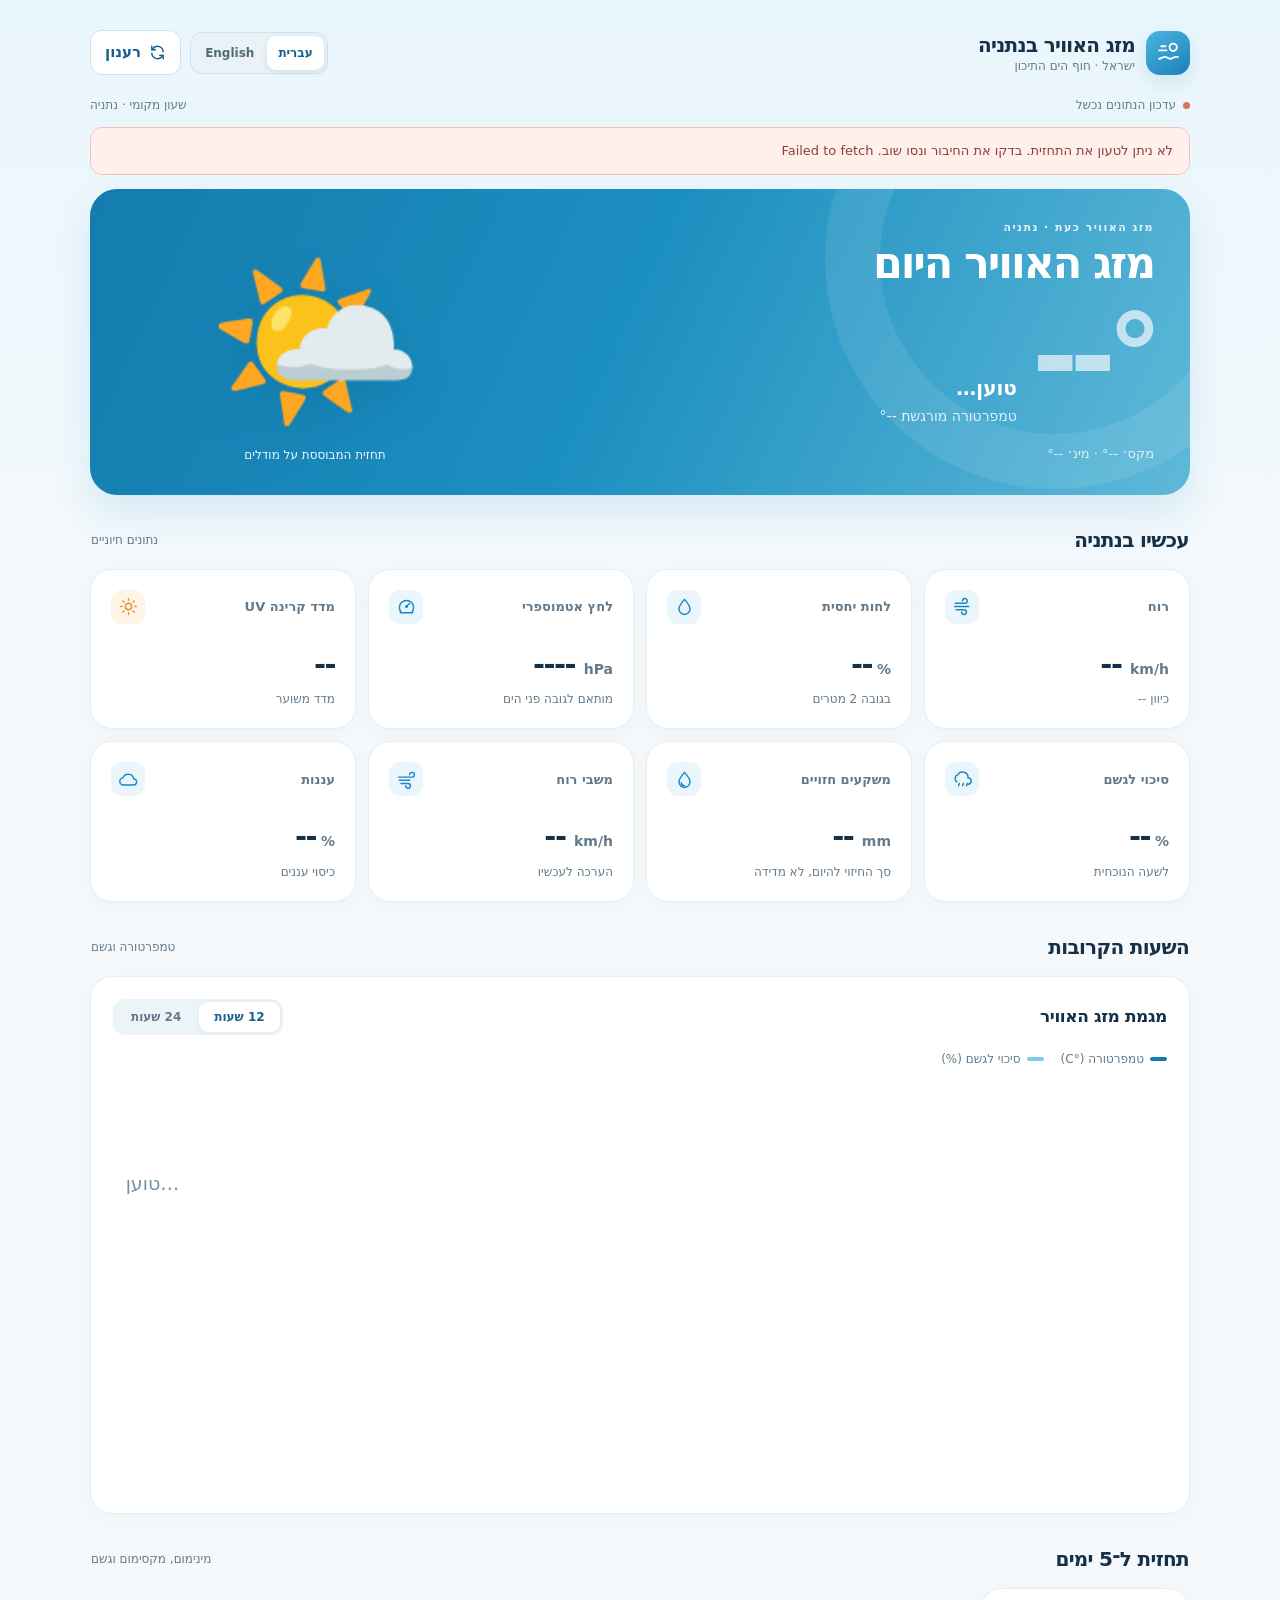
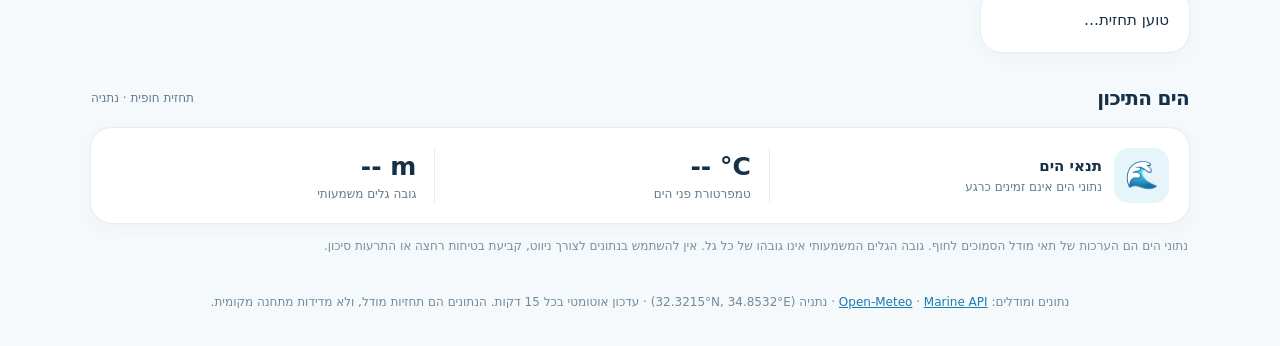
==== index.html @ e42e3446 "Add files via upload" ====
<!DOCTYPE html>

<html dir="rtl" lang="he">
<head>
<meta charset="utf-8"/>
<meta content="width=device-width, initial-scale=1, viewport-fit=cover" name="viewport"/>
<meta content="#f5f9fc" name="theme-color"/>
<meta content="מזג האוויר בנתניה: טמפרטורה, רוח, גשם, תחזית שעתית ולחמישה ימים, טמפרטורת הים וגובה הגלים." name="description"/>
<title>מזג האוויר בנתניה | תחזית וים</title>
<style>
    :root { color-scheme:light; --ink:#163047; --muted:#647a8a; --bg:#f5f9fc; --paper:#fff; --border:#e5eef4; --blue:#127cbb; --deep:#125b8b; --sun:#f0a143; --danger:#b95050; --radius:22px; }
    * { box-sizing:border-box; }
    html { scroll-behavior:smooth; }
    body { margin:0; background:linear-gradient(180deg,#e9f6fc 0,#f5f9fc 34%,#f5f9fc 100%); color:var(--ink); font:15px/1.5 system-ui,-apple-system,BlinkMacSystemFont,"Segoe UI",sans-serif; }
    button { font:inherit; }
    .wrap { width:min(1100px,calc(100% - 36px)); margin:0 auto; }
    header { padding:30px 0 21px; display:flex; align-items:center; justify-content:space-between; gap:14px; }
    .brand { display:flex; align-items:center; gap:11px; }
    .brandmark { display:grid; place-items:center; width:44px; height:44px; border-radius:14px; color:#fff; background:linear-gradient(145deg,#4bb6df,#1b80b8); box-shadow:0 8px 20px #2378ac22; }
    .brandmark svg { width:25px; height:25px; }
    .brand-name { font-weight:800; letter-spacing:-.035em; font-size:20px; }
    .brand-sub { color:var(--muted); font-size:12px; margin-top:-3px; }
    .refresh { display:inline-flex; align-items:center; gap:8px; cursor:pointer; border:1px solid #cfe3ed; background:#fff; color:#175d89; font-weight:700; padding:10px 14px; border-radius:12px; transition:background .2s; }
    .refresh:hover { background:#edf8fe; }
    .refresh:focus-visible,.tabs button:focus-visible { outline:3px solid #81c9ef; outline-offset:3px; }
    .refresh svg { width:17px; height:17px; }
    .refresh:disabled { opacity:.55; cursor:wait; }
    .statusbar { display:flex; align-items:center; justify-content:space-between; gap:10px; margin-bottom:13px; color:var(--muted); font-size:12px; flex-wrap:wrap; }
    .status { display:inline-flex; align-items:center; gap:7px; }
    .status-dot { background:#48a781; width:7px; height:7px; border-radius:50%; }
    .status.error .status-dot { background:#d77362; }
    .hero { background:linear-gradient(115deg,#147cae 0%,#1b8fc0 48%,#5fb9d8 100%); color:#fff; border-radius:27px; padding:31px 36px; display:grid; grid-template-columns:minmax(0,1.25fr) minmax(240px,.75fr); gap:20px; overflow:hidden; position:relative; box-shadow:0 18px 38px #1f89ba22; }
    .hero:after { content:""; position:absolute; width:350px; height:350px; top:-160px; right:-95px; border:55px solid #ffffff16; border-radius:50%; pointer-events:none; }
    .eyebrow { letter-spacing:.13em; text-transform:uppercase; font-size:11px; font-weight:750; opacity:.85; }
    h1 { font-size:clamp(28px,5vw,43px); letter-spacing:-.05em; margin:3px 0 14px; line-height:1.15; }
    .temp-line { display:flex; align-items:baseline; gap:15px; }
    .big-temp { font-size:clamp(76px,11vw,112px); font-weight:650; line-height:.98; letter-spacing:-.08em; font-variant-numeric:tabular-nums; white-space:nowrap; }
    .hero-detail { display:flex; flex-direction:column; gap:3px; }
    .sky-label { font-size:20px; font-weight:650; }
    .feels { font-size:14px; color:#e0f2fa; }
    .hero-day { color:#daf1fb; font-size:13px; margin-top:17px; }
    .sun-visual { display:flex; justify-content:center; align-items:center; position:relative; min-height:210px; z-index:1; }
    .sun-visual .orb { font-size:clamp(112px,16vw,175px); filter:drop-shadow(0 18px 20px #074f8c30); line-height:1; }
    .sun-caption { position:absolute; bottom:0; font-size:12px; color:#eaf8fe; text-align:center; }
    .section-heading { display:flex; justify-content:space-between; align-items:center; gap:8px; margin:30px 1px 14px; }
    .section-heading h2 { font-size:20px; margin:0; letter-spacing:-.035em; }
    .section-heading p { margin:0; font-size:12px; color:var(--muted); }
    .metrics { display:grid; grid-template-columns:repeat(4,minmax(0,1fr)); gap:12px; }
    .card { background:var(--paper); border:1px solid var(--border); border-radius:var(--radius); padding:20px; box-shadow:0 4px 20px #204f702a; box-shadow:0 4px 18px #204f700a; min-width:0; }
    .metric-head { display:flex; justify-content:space-between; align-items:center; gap:8px; margin-bottom:19px; }
    .metric-title { font-size:13px; font-weight:650; color:var(--muted); }
    .glyph { width:34px; height:34px; border-radius:11px; display:grid; place-items:center; background:#eaf6fc; color:#1888c2; }
    .glyph svg { width:19px; height:19px; }
    .glyph.warm { color:#df9436; background:#fff5e6; }
    .metric-value { font-size:29px; font-weight:750; letter-spacing:-.052em; white-space:nowrap; font-variant-numeric:tabular-nums; }
    .unit { font-size:14px; font-weight:600; color:var(--muted); letter-spacing:0; }
    .metric-note { color:var(--muted); font-size:12px; margin-top:4px; min-height:18px; }
    .forecast-panel { padding:22px 22px 16px; }
    .panel-title { display:flex; justify-content:space-between; align-items:center; gap:14px; flex-wrap:wrap; }
    .panel-title h3 { font-size:17px; letter-spacing:-.025em; margin:0; }
    .tabs { display:inline-flex; gap:3px; padding:3px; border-radius:12px; background:#edf4f8; }
    .tabs button { cursor:pointer; border:0; border-radius:9px; padding:6px 15px; font-weight:750; font-size:12px; background:transparent; color:#647a8a; }
    .tabs button.active { color:#1c638c; background:white; box-shadow:0 1px 5px #abc4d044; }
    .legend { display:flex; gap:17px; flex-wrap:wrap; font-size:12px; color:var(--muted); padding:15px 0 8px; }
    .legend span { display:flex; align-items:center; gap:6px; }
    .legend i { display:inline-block; width:17px; height:4px; border-radius:5px; background:var(--blue); }
    .legend i.rain { background:#81c9ec; }
    .chart-wrap { width:100%; overflow-x:auto; }
    #tempChart { display:block; width:100%; height:auto; min-height:180px; }
    #rainChart { display:block; width:100%; height:auto; min-height:100px; margin-top:0; }
    .hourly-scroller { overflow-x:auto; display:flex; gap:9px; padding:13px 1px 6px; scrollbar-width:thin; }
    .hour-tile { flex:0 0 87px; text-align:center; border-radius:13px; padding:10px 7px 9px; background:#f1f7fa; color:#486475; }
    .hour-tile:first-child { background:#e5f5fd; }
    .hour-tile .hour { font-size:12px; font-weight:700; }
    .hour-tile .ico { font-size:24px; margin:6px 0; }
    .hour-tile .deg { font-size:17px; font-weight:800; color:var(--ink); }
    .hour-tile .chance { font-size:11px; color:#3987b4; margin-top:3px; }
    .days { display:grid; grid-template-columns:repeat(5,minmax(0,1fr)); gap:12px; }
    .day-card { text-align:center; padding:20px 11px 18px; }
    .day-name { font-weight:800; font-size:14px; }
    .day-date { color:var(--muted); font-size:12px; }
    .day-icon { font-size:39px; line-height:1.6; }
    .day-label { color:#69808d; font-size:12px; height:35px; display:flex; align-items:center; justify-content:center; line-height:1.25; }
    .day-temp { font-size:21px; font-weight:800; white-space:nowrap; }
    .day-temp span { color:#8298a5; font-weight:600; }
    .day-rain { border-top:1px solid #edf2f5; padding-top:10px; margin-top:12px; font-size:12px; color:#3987b4; }
    .sea-panel { display:grid; grid-template-columns:1.2fr repeat(2,1fr); gap:10px; align-items:center; }
    .sea-header { display:flex; gap:12px; align-items:center; }
    .sea-icon { background:#e6f5f9; color:#218aa9; font-size:27px; width:55px; height:55px; display:grid; place-items:center; border-radius:15px; }
    .sea-name { font-size:15px; font-weight:800; }
    .sea-sub { font-size:12px; color:var(--muted); }
    .sea-data { padding-left:18px; border-left:1px solid #e8eff3; }
    .sea-num { font-weight:800; font-size:25px; }
    .sea-caption { color:var(--muted); font-size:12px; }
    .footnote { color:#79909e; font-size:12px; line-height:1.65; margin:13px 2px 6px; }
    footer { text-align:center; padding:30px 0 35px; color:#718b9c; font-size:12px; }
    a { color:#197dae; }
    .error-box { background:#fff0ec; border:1px solid #efc4b7; color:#8f3d36; padding:13px 16px; border-radius:12px; margin-bottom:14px; display:none; font-size:13px; }
    .error-box.show { display:block; }
    .skeleton { opacity:.65; }
    @media(max-width:820px) { .metrics { grid-template-columns:repeat(2,minmax(0,1fr)); } .hero { grid-template-columns:1fr 210px; } .days { gap:8px; } .day-card { padding:15px 6px; } .day-temp { font-size:17px; } }
    @media(max-width:560px) { .wrap { width:calc(100% - 26px); } header { padding:18px 0 17px; } .brand-name { font-size:18px; } .brandmark { width:41px; height:41px; } .refresh { padding:9px 10px; font-size:12px; } .hero { grid-template-columns:1fr; padding:25px 23px 19px; gap:0; } .hero .sun-visual { min-height:0; position:absolute; right:13px; top:64px; opacity:.82; } .sun-visual .orb { font-size:76px; } .sun-caption { display:none; } .big-temp { font-size:82px; } .hero-detail { position:relative; z-index:2; } .temp-line { gap:13px; } .sky-label { font-size:16px; max-width:150px; } .hero-day { max-width:80%; } .section-heading { margin-top:25px; } .section-heading h2 { font-size:18px; } .metrics { gap:9px; } .card { padding:15px; border-radius:17px; } .metric-head { margin-bottom:16px; } .metric-value { font-size:25px; } .unit { font-size:12px; } .forecast-panel { padding:16px 11px 13px; } .panel-title { padding:0 5px; } #tempChart { min-height:135px; } #rainChart { min-height:80px; } .days { display:flex; overflow-x:auto; scroll-snap-type:x mandatory; scrollbar-width:thin; padding-bottom:5px; } .day-card { flex:0 0 137px; scroll-snap-align:start; } .sea-panel { grid-template-columns:repeat(2,1fr); gap:17px; } .sea-header { grid-column:1/-1; } .sea-data { padding-left:9px; } }
    @media(prefers-reduced-motion:reduce){ html{scroll-behavior:auto} }
  
/* Hebrew-first interface, native RTL with LTR charts and measurements. */
.header-actions { display:flex; gap:9px; align-items:center; flex-wrap:wrap; justify-content:flex-end; }
.language-switch { display:inline-flex; align-items:center; gap:2px; padding:3px; border:1px solid #cfe3ed; border-radius:12px; background:#eaf2f8; }
.lang-btn { cursor:pointer; border:0; padding:8px 11px; font-size:12px; font-weight:750; background:transparent; color:#526b7a; border-radius:9px; }
.lang-btn.active { color:#12608e; background:#fff; box-shadow:0 2px 7px #204f701b; }
.lang-btn:focus-visible { outline:3px solid #81c9ef; outline-offset:2px; }
.sea-data { padding-inline-start:18px; padding-left:0; border-inline-start:1px solid #e8eff3; border-left:0; }
#tempChart,#rainChart { direction:ltr; }
.big-temp,.metric-value,.day-temp,.sea-num { font-variant-numeric:tabular-nums; }
html[dir='rtl'] .metric-value,html[dir='rtl'] .sea-num { direction:ltr; text-align:right; }
html[dir='rtl'] .day-temp,html[dir='rtl'] .day-rain { direction:ltr; }
html[dir='rtl'] .big-temp { direction:ltr; unicode-bidi:isolate; }
.brand { min-width:0; }
@media(max-width:560px){
 header { flex-wrap:wrap; }
 .header-actions { margin-inline-start:auto; }
 .lang-btn { padding:7px 9px; }
 .sea-data { padding-inline-start:9px; padding-left:0; }
 html[dir="rtl"] .hero .sun-visual { right:auto; left:13px; }
 html[dir="ltr"] .hero .sun-visual { right:13px; left:auto; }
}
@media(max-width:380px){ .brand-name{font-size:17px;} .header-actions{width:100%; justify-content:space-between;} }
</style>
</head>
<body>
<div class="wrap">
<header>
<div class="brand"><div aria-hidden="true" class="brandmark"><svg fill="none" stroke="currentColor" stroke-linecap="round" stroke-linejoin="round" stroke-width="1.8" viewbox="0 0 24 24"><path d="M3 18c2.7 0 2.7-1.8 5.4-1.8s2.7 1.8 5.4 1.8 2.7-1.8 5.4-1.8H21"></path><circle cx="16.5" cy="7" r="3.5"></circle><path d="M3 10h7M5 6h4"></path></svg></div><div><div class="brand-name" data-i18n="brand">מזג האוויר בנתניה</div><div class="brand-sub" data-i18n="brandSub">ישראל · חוף הים התיכון</div></div></div>
<div class="header-actions"><div aria-label="שפה / Language" class="language-switch" role="group"><button aria-pressed="true" class="lang-btn active" dir="rtl" id="langHe" lang="he" type="button">עברית</button><button aria-pressed="false" class="lang-btn" dir="ltr" id="langEn" lang="en" type="button">English</button></div><button aria-label="רענון נתוני מזג האוויר" class="refresh" data-i18n-aria-label="refreshAria" id="refreshBtn" type="button"><svg aria-hidden="true" fill="none" stroke="currentColor" stroke-linecap="round" stroke-linejoin="round" stroke-width="2" viewbox="0 0 24 24"><path d="M20 11a8 8 0 0 0-14-5L4 8"></path><path d="M4 3v5h5"></path><path d="M4 13a8 8 0 0 0 14 5l2-2"></path><path d="M15 16h5v5"></path></svg> <span data-i18n="refresh">רענון</span></button></div>
</header>
<div class="statusbar"><div class="status" id="status"><span class="status-dot"></span><span aria-live="polite" data-i18n="loading" id="statusText" role="status">טוען תחזית…</span></div><div data-i18n="localTZ" id="updatedAt">שעון מקומי · נתניה</div></div>
<div class="error-box" id="errorBox" role="alert"></div>
<main>
<section aria-label="תנאי מזג האוויר כעת" class="hero" data-i18n-aria-label="heroAria">
<div><div class="eyebrow" data-i18n="heroEyebrow">מזג האוויר כעת · נתניה</div><h1 data-i18n="heroDate" id="dateHeader">מזג האוויר היום</h1>
<div class="temp-line"><span class="big-temp skeleton" id="currentTemp">--°</span><div class="hero-detail"><span class="sky-label" data-i18n="loadingShort" id="condition">טוען…</span><span class="feels" data-i18n="feelsEmpty" id="feels">טמפרטורה מורגשת --°</span></div></div>
<div class="hero-day" data-i18n="todayRangeEmpty" id="todayRange">מקס׳ --° · מינ׳ --°</div>
</div>
<div aria-hidden="true" class="sun-visual"><div class="orb" id="heroIcon">🌤️</div><div class="sun-caption" data-i18n="sunCaption">תחזית המבוססת על מודלים</div></div>
</section>
<section aria-label="מדדים מטאורולוגיים" data-i18n-aria-label="metricsAria">
<div class="section-heading"><h2 data-i18n="nowSection">עכשיו בנתניה</h2><p data-i18n="metricsSubtitle">נתונים חיוניים</p></div>
<div class="metrics">
<div class="card"><div class="metric-head"><span class="metric-title" data-i18n="metric_wind">רוח</span><span class="glyph"><svg fill="none" stroke="currentColor" stroke-linecap="round" stroke-width="1.8" viewbox="0 0 24 24"><path d="M3 8h12a3 3 0 1 0-3-3M2 12h18M4 16h10a3 3 0 1 1-3 3"></path></svg></span></div><div class="metric-value"><span id="wind">--</span> <span class="unit">km/h</span></div><div class="metric-note" data-i18n="windEmpty" id="windDirection">כיוון --</div></div>
<div class="card"><div class="metric-head"><span class="metric-title" data-i18n="metric_humidity">לחות יחסית</span><span class="glyph"><svg fill="none" stroke="currentColor" stroke-width="1.8" viewbox="0 0 24 24"><path d="M12 3s-7 8-7 12a7 7 0 0 0 14 0c0-4-7-12-7-12Z"></path></svg></span></div><div class="metric-value"><span id="humidity">--</span><span class="unit"> %</span></div><div class="metric-note" data-i18n="humidityNote">בגובה 2 מטרים</div></div>
<div class="card"><div class="metric-head"><span class="metric-title" data-i18n="metric_pressure">לחץ אטמוספרי</span><span class="glyph"><svg fill="none" stroke="currentColor" stroke-linecap="round" stroke-width="1.8" viewbox="0 0 24 24"><path d="M5 19a9 9 0 1 1 14 0M12 12l4-4M4 20h16"></path><circle cx="12" cy="12" r="1"></circle></svg></span></div><div class="metric-value"><span id="pressure">----</span> <span class="unit">hPa</span></div><div class="metric-note" data-i18n="pressureNote">מותאם לגובה פני הים</div></div>
<div class="card"><div class="metric-head"><span class="metric-title" data-i18n="metric_uv">מדד קרינה UV</span><span class="glyph warm"><svg fill="none" stroke="currentColor" stroke-linecap="round" stroke-width="1.8" viewbox="0 0 24 24"><circle cx="12" cy="12" r="4"></circle><path d="M12 2v2M12 20v2M4.9 4.9l1.4 1.4m11.4 11.4 1.4 1.4M2 12h2m16 0h2M4.9 19.1l1.4-1.4M17.7 6.3l1.4-1.4"></path></svg></span></div><div class="metric-value" id="uv">--</div><div class="metric-note" data-i18n="uvEmpty" id="uvLevel">מדד משוער</div></div>
<div class="card"><div class="metric-head"><span class="metric-title" data-i18n="metric_rainChance">סיכוי לגשם</span><span class="glyph"><svg fill="none" stroke="currentColor" stroke-linecap="round" stroke-width="1.8" viewbox="0 0 24 24"><path d="M5 15a5 5 0 0 1 1-9 7 7 0 0 1 13 4 4 4 0 0 1 0 8h-1M8 17l-1 3m6-3-1 3m6-3-1 3"></path></svg></span></div><div class="metric-value"><span id="rainChance">--</span><span class="unit"> %</span></div><div class="metric-note" data-i18n="rainNote">לשעה הנוכחית</div></div>
<div class="card"><div class="metric-head"><span class="metric-title" data-i18n="metric_precipTotal">משקעים חזויים</span><span class="glyph"><svg fill="none" stroke="currentColor" stroke-linecap="round" stroke-width="1.8" viewbox="0 0 24 24"><path d="M12 3s-7 8-7 12a7 7 0 0 0 14 0c0-4-7-12-7-12Z"></path><path d="M8 16a4 4 0 0 0 4 4"></path></svg></span></div><div class="metric-value"><span id="rainTotal">--</span> <span class="unit">mm</span></div><div class="metric-note" data-i18n="precipNote">סך החיזוי להיום, לא מדידה</div></div>
<div class="card"><div class="metric-head"><span class="metric-title" data-i18n="metric_gust">משבי רוח</span><span class="glyph"><svg fill="none" stroke="currentColor" stroke-linecap="round" stroke-width="1.8" viewbox="0 0 24 24"><path d="M2 9h17a3 3 0 1 0-3-3M3 13h13M5 17h9a3 3 0 1 1-3 3"></path></svg></span></div><div class="metric-value"><span id="gust">--</span> <span class="unit">km/h</span></div><div class="metric-note" data-i18n="gustNote">הערכה לעכשיו</div></div>
<div class="card"><div class="metric-head"><span class="metric-title" data-i18n="metric_cloudCover">עננות</span><span class="glyph"><svg fill="none" stroke="currentColor" stroke-linecap="round" stroke-width="1.8" viewbox="0 0 24 24"><path d="M6 19h12a4 4 0 0 0 .5-8A7 7 0 0 0 5 10a4.5 4.5 0 0 0 1 9Z"></path></svg></span></div><div class="metric-value"><span id="cloud">--</span><span class="unit"> %</span></div><div class="metric-note" data-i18n="cloudNote">כיסוי עננים</div></div>
</div>
</section>
<section aria-label="תחזית לפי שעה" data-i18n-aria-label="hoursAria">
<div class="section-heading"><h2 data-i18n="hoursSection">השעות הקרובות</h2><p data-i18n="hoursSubtitle">טמפרטורה וגשם</p></div>
<div class="card forecast-panel">
<div class="panel-title"><h3 data-i18n="trendTitle">מגמת מזג האוויר</h3><div aria-label="טווח התחזית" class="tabs" data-i18n-aria-label="tabsAria" role="group"><button aria-pressed="true" class="active" data-i18n="btn12" id="btn12" type="button">12 שעות</button><button aria-pressed="false" data-i18n="btn24" id="btn24" type="button">24 שעות</button></div></div>
<div class="legend"><span><i></i> <span data-i18n="temperatureLegend">טמפרטורה (°C)</span></span><span><i class="rain"></i> <span data-i18n="rainLegend">סיכוי לגשם (%)</span></span></div>
<div class="chart-wrap"><svg aria-label="גרף טמפרטורה לפי שעה" data-i18n-aria-label="tempChartAria" id="tempChart" role="img" viewbox="0 0 830 202"><text data-i18n="chartLoading" fill="#79909e" x="10" y="90">טוען…</text></svg><svg aria-label="גרף הסתברות לגשם" data-i18n-aria-label="rainChartAria" id="rainChart" role="img" viewbox="0 0 830 115"></svg></div>
<div aria-label="תחזית לפי שעה" class="hourly-scroller" data-i18n-aria-label="hourlyTilesAria" id="hourlyTiles"></div>
</div>
</section>
<section aria-label="תחזית לחמישה ימים" data-i18n-aria-label="daysAria">
<div class="section-heading"><h2 data-i18n="daysSection">תחזית ל־5 ימים</h2><p data-i18n="daysSubtitle">מינימום, מקסימום וגשם</p></div>
<div class="days" id="days"><div class="card" data-i18n="loadingForecast">טוען תחזית…</div></div>
</section>
<section aria-label="תנאי הים" data-i18n-aria-label="seaAria">
<div class="section-heading"><h2 data-i18n="seaSection">הים התיכון</h2><p data-i18n="seaSubtitle">תחזית חופית · נתניה</p></div>
<div class="card sea-panel"><div class="sea-header"><div aria-hidden="true" class="sea-icon">🌊</div><div><div class="sea-name" data-i18n="seaName">תנאי הים</div><div class="sea-sub" data-i18n="seaLoading" id="marineStatus">טוען נתוני הים…</div></div></div><div class="sea-data"><div class="sea-num" id="seaTemp">-- °C</div><div class="sea-caption" data-i18n="seaTempLabel">טמפרטורת פני הים</div></div><div class="sea-data"><div class="sea-num" id="waveHeight">-- m</div><div class="sea-caption" data-i18n="waveLabel">גובה גלים משמעותי</div></div></div>
<p class="footnote" data-i18n="seaNote">נתוני הים הם הערכות של תאי מודל הסמוכים לחוף. גובה הגלים המשמעותי אינו גובהו של כל גל. אין להשתמש בנתונים לצורך ניווט, קביעת בטיחות רחצה או התרעות סיכון.</p>
</section>
</main>
<footer><span data-i18n="footerLead">נתונים ומודלים: </span><a href="https://open-meteo.com/" rel="noopener noreferrer" target="_blank">Open-Meteo</a> · <a href="https://open-meteo.com/en/docs/marine-weather-api" rel="noopener noreferrer" target="_blank">Marine API</a> · <span data-i18n="footerTail">נתניה (32.3215°N, 34.8532°E) · עדכון אוטומטי בכל 15 דקות. הנתונים הם תחזיות מודל, ולא מדידות מתחנה מקומית.</span></footer>
</div>
<script>(() => {
  'use strict';
  const LAT = 32.3215, LON = 34.8532, TZ = 'Asia/Jerusalem';
  const $ = id => document.getElementById(id);
  const I18N = {"he":{"brand":"מזג האוויר בנתניה","brandSub":"ישראל · חוף הים התיכון","refresh":"רענון","refreshAria":"רענון נתוני מזג האוויר","loading":"טוען תחזית…","localTZ":"שעון מקומי · נתניה","heroAria":"תנאי מזג האוויר כעת","heroEyebrow":"מזג האוויר כעת · נתניה","heroDate":"מזג האוויר היום","loadingShort":"טוען…","feelsEmpty":"טמפרטורה מורגשת --°","todayRangeEmpty":"מקס׳ --° · מינ׳ --°","sunCaption":"תחזית המבוססת על מודלים","metricsAria":"מדדים מטאורולוגיים","nowSection":"עכשיו בנתניה","hoursSection":"השעות הקרובות","daysSection":"תחזית ל־5 ימים","seaSection":"הים התיכון","metricsSubtitle":"נתונים חיוניים","hoursSubtitle":"טמפרטורה וגשם","daysSubtitle":"מינימום, מקסימום וגשם","seaSubtitle":"תחזית חופית · נתניה","metric_wind":"רוח","metric_humidity":"לחות יחסית","metric_pressure":"לחץ אטמוספרי","metric_uv":"מדד קרינה UV","metric_rainChance":"סיכוי לגשם","metric_precipTotal":"משקעים חזויים","metric_gust":"משבי רוח","metric_cloudCover":"עננות","windEmpty":"כיוון --","humidityNote":"בגובה 2 מטרים","pressureNote":"מותאם לגובה פני הים","uvEmpty":"מדד משוער","rainNote":"לשעה הנוכחית","precipNote":"סך החיזוי להיום, לא מדידה","gustNote":"הערכה לעכשיו","cloudNote":"כיסוי עננים","hoursAria":"תחזית לפי שעה","daysAria":"תחזית לחמישה ימים","seaAria":"תנאי הים","trendTitle":"מגמת מזג האוויר","tabsAria":"טווח התחזית","btn12":"12 שעות","btn24":"24 שעות","temperatureLegend":"טמפרטורה (°C)","rainLegend":"סיכוי לגשם (%)","tempChartAria":"גרף טמפרטורה לפי שעה","rainChartAria":"גרף הסתברות לגשם","hourlyTilesAria":"תחזית לפי שעה","seaName":"תנאי הים","seaLoading":"טוען נתוני הים…","loadingForecast":"טוען תחזית…","chartLoading":"טוען…","seaTempLabel":"טמפרטורת פני הים","waveLabel":"גובה גלים משמעותי","seaNote":"נתוני הים הם הערכות של תאי מודל הסמוכים לחוף. גובה הגלים המשמעותי אינו גובהו של כל גל. אין להשתמש בנתונים לצורך ניווט, קביעת בטיחות רחצה או התרעות סיכון.","footer":"נתונים ומודלים: Open-Meteo · Marine API · נתניה (32.3215°N, 34.8532°E) · עדכון אוטומטי כל 15 דקות. הנתונים הנוכחיים הם הערכות מודל, ולא מדידות מתחנה מקומית.","footerLead":"נתונים ומודלים: ","footerTail":"נתניה (32.3215°N, 34.8532°E) · עדכון אוטומטי בכל 15 דקות. הנתונים הם תחזיות מודל, ולא מדידות מתחנה מקומית.","statusUpdated":"התחזית עודכנה בהצלחה","updating":"מעדכן נתונים…","updateFailed":"עדכון הנתונים נכשל","parseFailed":"שגיאה בפענוח נתוני מזג האוויר: {detail}","apiFailed":"לא ניתן לטעון את התחזית. בדקו את החיבור ונסו שוב. {detail}","feelsFmt":"מרגיש כמו {temp}°C","highLow":"מקס׳ {hi}° · מינ׳ {lo}°","windFrom":"מכיוון {compass} · {deg}°","updatedModel":"המודל: {time} · שעה מקומית","seaModel":"מודל ימי · {time}","seaUnavailable":"נתוני הים אינם זמינים כרגע","now":"עכשיו","today":"היום","chanceTooltip":"{time} · סיכוי לגשם {pct}%","noData":"אין נתונים","uvLow":"נמוך","uvModerate":"בינוני","uvHigh":"גבוה","uvVeryHigh":"גבוה מאוד","uvExtreme":"קיצוני","variable":"תנאים משתנים"},"en":{"brand":"Netanya Weather","brandSub":"Israel · Mediterranean Coast","refresh":"Refresh","refreshAria":"Refresh weather conditions","loading":"Loading forecast…","localTZ":"Netanya local time","heroAria":"Current weather conditions","heroEyebrow":"Current conditions · Netanya","heroDate":"Today’s weather","loadingShort":"Loading…","feelsEmpty":"Feels like --°","todayRangeEmpty":"High --° · Low --°","sunCaption":"Model-based weather forecast","metricsAria":"Weather indicators","nowSection":"Now in Netanya","hoursSection":"Coming hours","daysSection":"5-day forecast","seaSection":"Mediterranean Sea","metricsSubtitle":"Essential metrics","hoursSubtitle":"Temperature and rain","daysSubtitle":"Lows, highs and rain","seaSubtitle":"Coastal forecast · Netanya","metric_wind":"Wind","metric_humidity":"Relative humidity","metric_pressure":"Air pressure","metric_uv":"UV index","metric_rainChance":"Rain probability","metric_precipTotal":"Forecast precipitation","metric_gust":"Wind gusts","metric_cloudCover":"Cloud cover","windEmpty":"Direction --","humidityNote":"At 2 m above ground","pressureNote":"Reduced to sea level","uvEmpty":"Estimated index","rainNote":"For current hour","precipNote":"Forecast total for today, not measured","gustNote":"Current estimate","cloudNote":"Cloud coverage","hoursAria":"Hourly forecast","daysAria":"Five-day forecast","seaAria":"Sea conditions","trendTitle":"Weather trends","tabsAria":"Forecast range","btn12":"12 hours","btn24":"24 hours","temperatureLegend":"Temperature (°C)","rainLegend":"Rain probability (%)","tempChartAria":"Hourly temperature chart","rainChartAria":"Hourly rain probability chart","hourlyTilesAria":"Hourly weather summary","seaName":"Sea conditions","seaLoading":"Loading marine forecast…","loadingForecast":"Loading forecast…","chartLoading":"Loading…","seaTempLabel":"Sea surface temperature","waveLabel":"Significant wave height","seaNote":"Marine data are estimates from model grid cells near the coast. Significant wave height does not represent the height of every wave. Do not use for navigation, swimming safety decisions, or hazard alerts.","footer":"Data and models: Open-Meteo · Marine API · Netanya (32.3215°N, 34.8532°E) · Automatic refresh every 15 minutes. Current values are model estimates, not local station measurements.","footerLead":"Data and models: ","footerTail":"Netanya (32.3215°N, 34.8532°E) · Auto-refresh every 15 minutes. Data are model forecasts, not readings from a local station.","statusUpdated":"Forecast updated successfully","updating":"Updating data…","updateFailed":"Update failed","parseFailed":"Unable to process weather data: {detail}","apiFailed":"Could not load the forecast. Check your connection and try again. {detail}","feelsFmt":"Feels like {temp}°C","highLow":"High {hi}° · Low {lo}°","windFrom":"From {compass} · {deg}°","updatedModel":"Model: {time} · local time","seaModel":"Marine model · {time}","seaUnavailable":"Marine data are currently unavailable","now":"Now","today":"Today","chanceTooltip":"{time} · {pct}% rain chance","noData":"No data","uvLow":"Low","uvModerate":"Moderate","uvHigh":"High","uvVeryHigh":"Very high","uvExtreme":"Extreme","variable":"Variable conditions"}};
  let lang = 'he';
  let weatherData = null, marineData = null, showingHours = 12, loading = false;
  let statusKey = 'loading', statusBad = false, lastErrorKey = null, lastErrorDetail = '';
  let marineMode = 'loading';
  const tr = (key, data={}) => (I18N[lang][key] || key).replace(/\{([a-zA-Z]+)\}/g, (_,k) => data[k] ?? '');
  const fmt = (n,d=0) => n !== null && n !== undefined && Number.isFinite(Number(n)) ? Number(n).toLocaleString(lang==='he'?'he-IL':'en-GB',{minimumFractionDigits:d,maximumFractionDigits:d,useGrouping:false}) : '--';
  const codes = {
    0:['בהיר','Clear','☀️'], 1:['בהיר ברובו','Mostly clear','🌤️'], 2:['מעונן חלקית','Partly cloudy','⛅'], 3:['מעונן','Overcast','☁️'],
    45:['ערפל','Fog','🌫️'], 48:['ערפל קפוא','Freezing fog','🌫️'], 51:['טפטוף קל','Light drizzle','🌦️'], 53:['טפטוף','Drizzle','🌦️'], 55:['טפטוף חזק','Dense drizzle','🌧️'],
    56:['טפטוף קופא','Freezing drizzle','🌧️'], 57:['טפטוף קופא','Freezing drizzle','🌧️'], 61:['גשם קל','Light rain','🌦️'], 63:['גשם בינוני','Moderate rain','🌧️'], 65:['גשם חזק','Heavy rain','🌧️'],
    66:['גשם קופא','Freezing rain','🌧️'], 67:['גשם קופא','Freezing rain','🌧️'], 71:['שלג קל','Light snow','🌨️'], 73:['שלג','Snow','🌨️'], 75:['שלג כבד','Heavy snow','❄️'], 77:['גרגרי שלג','Snow grains','❄️'],
    80:['ממטרים קלים','Light showers','🌦️'], 81:['ממטרים','Rain showers','🌧️'], 82:['ממטרים חזקים','Violent rain showers','🌧️'], 85:['ממטרי שלג','Snow showers','🌨️'], 86:['ממטרי שלג חזקים','Heavy snow showers','🌨️'],
    95:['סופות רעמים','Thunderstorms','⛈️'], 96:['סופת רעמים וברד','Thunderstorm with hail','⛈️'], 99:['סופת רעמים וברד','Thunderstorm with hail','⛈️']
  };
  const getWx = code => { const c=codes[code]; return c ? [c[lang==='he'?0:1],c[2]] : [tr('variable'),'🌤️']; };
  const value = (id,n,d=0) => $(id).textContent = fmt(n,d);
  function compass(deg){
    const i=Math.round((((Number(deg)%360)+360)%360)/45)%8;
    const names=lang==='he' ? ['צפון','צפון־מזרח','מזרח','דרום־מזרח','דרום','דרום־מערב','מערב','צפון־מערב'] : ['N','NE','E','SE','S','SW','W','NW'];
    return names[i];
  }
  function uvLabel(n){ if(n==null || !Number.isFinite(Number(n))) return tr('noData');
    return tr(n<3?'uvLow':n<6?'uvModerate':n<8?'uvHigh':n<11?'uvVeryHigh':'uvExtreme'); }
  const dateName = (iso,opts) => new Intl.DateTimeFormat(lang==='he'?'he-IL':'en-GB',{timeZone:'UTC',...opts}).format(new Date(iso.slice(0,10)+'T12:00:00Z'));
  function setStatus(key,bad=false){ statusKey=key; statusBad=bad; $('statusText').textContent=tr(key); $('status').classList.toggle('error',bad); }
  function applyLanguage(next){
    lang=next==='en'?'en':'he';
    document.documentElement.lang=lang;
    document.documentElement.dir=lang==='he'?'rtl':'ltr';
    document.title=lang==='he'?'מזג האוויר בנתניה | תחזית וים':'Netanya Weather | Forecast & Sea';
    document.querySelector('meta[name="description"]').content=lang==='he'?'מזג האוויר בנתניה: טמפרטורה, רוח, גשם, תחזית ונתוני ים.':'Netanya weather: temperature, wind, rain, hourly and five-day forecasts, and sea conditions.';
    document.querySelectorAll('[data-i18n]').forEach(el => el.textContent=tr(el.dataset.i18n));
    document.querySelectorAll('[data-i18n-aria-label]').forEach(el => el.setAttribute('aria-label',tr(el.getAttribute('data-i18n-aria-label'))));
    $('langHe').classList.toggle('active',lang==='he'); $('langEn').classList.toggle('active',lang==='en');
    $('langHe').setAttribute('aria-pressed',String(lang==='he')); $('langEn').setAttribute('aria-pressed',String(lang==='en'));
    setStatus(statusKey,statusBad);
    if(lastErrorKey){ $('errorBox').textContent=tr(lastErrorKey,{detail:lastErrorDetail}); }
    if(weatherData) renderWeather(weatherData); else { $('updatedAt').textContent=tr('localTZ'); $('feels').textContent=tr('feelsEmpty'); $('todayRange').textContent=tr('todayRangeEmpty'); }
    renderMarine();
    try { localStorage.setItem('netanya-weather-lang',lang); } catch(e) { /* preferences unavailable in private/file mode */ }
  }
  function indexNow(data) {
    const key = (data.current?.time || '').slice(0,13);
    const idx = data.hourly.time.findIndex(t=>t.slice(0,13)===key);
    return idx < 0 ? 0 : idx;
  }
  async function fetchJson(url) {
    const ctl = new AbortController(); const timer=setTimeout(()=>ctl.abort(),14000);
    try { const res=await fetch(url,{signal:ctl.signal,cache:'no-store'});
      if(!res.ok) throw new Error('HTTP '+res.status);
      const obj=await res.json(); if(obj.error) throw new Error(obj.reason || 'API error'); return obj;
    } finally { clearTimeout(timer); }
  }
  function weatherUrl() {
    const p=new URLSearchParams({latitude:LAT,longitude:LON,timezone:TZ,forecast_days:'6',
      current:'temperature_2m,apparent_temperature,relative_humidity_2m,pressure_msl,wind_speed_10m,wind_direction_10m,wind_gusts_10m,cloud_cover,weather_code,is_day',
      hourly:'temperature_2m,precipitation_probability,precipitation,weather_code,uv_index',
      daily:'temperature_2m_max,temperature_2m_min,weather_code,precipitation_sum,precipitation_probability_max',
      temperature_unit:'celsius',wind_speed_unit:'kmh',precipitation_unit:'mm'});
    return 'https://api.open-meteo.com/v1/forecast?'+p;
  }
  function seaUrl() {
    const p=new URLSearchParams({latitude:LAT,longitude:LON,timezone:TZ,
      current:'sea_surface_temperature,wave_height',cell_selection:'sea',forecast_days:'2'});
    return 'https://marine-api.open-meteo.com/v1/marine?'+p;
  }
  function renderWeather(data) {
    const c=data.current,d=data.daily,h=data.hourly,i=indexNow(data);
    $('currentTemp').textContent=fmt(c.temperature_2m)+'°'; $('currentTemp').classList.remove('skeleton');
    const w=getWx(c.weather_code); $('condition').textContent=w[0];
    $('heroIcon').textContent=c.is_day===0 && c.weather_code===0 ? '🌙' : w[1];
    $('feels').textContent=tr('feelsFmt',{temp:fmt(c.apparent_temperature)});
    $('todayRange').textContent=tr('highLow',{hi:fmt(d.temperature_2m_max[0]),lo:fmt(d.temperature_2m_min[0])});
    $('dateHeader').textContent=dateName(d.time[0],{weekday:'long',day:'numeric',month:'long'});
    value('wind',c.wind_speed_10m);
    $('windDirection').textContent=tr('windFrom',{compass:Number.isFinite(c.wind_direction_10m)?compass(c.wind_direction_10m):'--',deg:fmt(c.wind_direction_10m)});
    value('humidity',c.relative_humidity_2m); value('pressure',c.pressure_msl); value('uv',h.uv_index[i],1);
    $('uvLevel').textContent=uvLabel(h.uv_index[i]);
    value('rainChance',h.precipitation_probability[i]); value('rainTotal',d.precipitation_sum[0],1);
    value('gust',c.wind_gusts_10m); value('cloud',c.cloud_cover);
    $('days').innerHTML=d.time.slice(0,5).map((day,j)=>{
      const wx=getWx(d.weather_code[j]);
      return `<div class="card day-card"><div class="day-name">${j===0?tr('today'):dateName(day,{weekday:'short'})}</div><div class="day-date">${dateName(day,{day:'2-digit',month:'short'})}</div><div class="day-icon" aria-hidden="true">${wx[1]}</div><div class="day-label">${wx[0]}</div><div class="day-temp">${fmt(d.temperature_2m_max[j])}° <span>/ ${fmt(d.temperature_2m_min[j])}°</span></div><div class="day-rain">☂ ${fmt(d.precipitation_probability_max[j])}% · ${fmt(d.precipitation_sum[j],1)} mm</div></div>`;
    }).join('');
    weatherData=data; renderHourly();
    $('updatedAt').textContent=tr('updatedModel',{time:c.time.replace('T',' ')});
    if(!loading) setStatus('statusUpdated');
  }
  function renderHourly() {
    if(!weatherData) return;
    const h=weatherData.hourly,start=indexNow(weatherData),n=showingHours;
    const hours=h.time.slice(start,start+n),temps=h.temperature_2m.slice(start,start+n),rain=h.precipitation_probability.slice(start,start+n);
    const W=830,left=40,right=16,upper=14,lower=170;
    const valid=temps.filter(v=>Number.isFinite(v)); if(!valid.length) return;
    const min=Math.floor(Math.min(...valid)-1),max=Math.ceil(Math.max(...valid)+1),span=Math.max(1,max-min);
    const x=j=>left+j*(W-left-right)/Math.max(1,temps.length-1);
    const y=t=>lower-(t-min)/span*(lower-upper);
    const ticks=[min,(min+max)/2,max];
    const grid=ticks.map(v=>`<line x1="${left}" y1="${y(v).toFixed(1)}" x2="${W-right}" y2="${y(v).toFixed(1)}" stroke="#dfeaf0" stroke-dasharray="4 5"/><text x="${left-10}" y="${(y(v)+4).toFixed(1)}" text-anchor="end" font-size="12" fill="#79909e">${fmt(v,v%1?1:0)}°</text>`).join('');
    const points=temps.map((t,j)=>[x(j),y(Number.isFinite(t)?t:min)]);
    const coords=points.map(([xx,yy])=>`${xx.toFixed(1)},${yy.toFixed(1)}`).join(' ');
    const area=`${left},${lower} `+coords+` ${x(temps.length-1)},${lower}`;
    const hourLabels=hours.map((t,j)=>j%(n===12?2:4)===0||j===hours.length-1?`<text x="${x(j).toFixed(1)}" y="198" text-anchor="middle" font-size="12" fill="#79909e">${t.slice(11,13)}h</text>`:'').join('');
    const dots=points.map(([xx,yy],j)=>`<circle cx="${xx}" cy="${yy}" r="3.5" fill="#1687c2" stroke="white" stroke-width="2"><title>${hours[j].slice(11)} · ${fmt(temps[j],1)}°C</title></circle>`).join('');
    $('tempChart').innerHTML=`<defs><linearGradient id="tempFade" x1="0" x2="0" y1="0" y2="1"><stop offset="0%" stop-color="#58b7e5" stop-opacity=".26"/><stop offset="100%" stop-color="#58b7e5" stop-opacity=".01"/></linearGradient></defs>${grid}<polygon points="${area}" fill="url(#tempFade)"/><polyline points="${coords}" fill="none" stroke="#1788bf" stroke-width="3.5" stroke-linejoin="round" stroke-linecap="round"/>${dots}${hourLabels}`;
    const bw=Math.max(10,(W-left-right)/hours.length*.57),bh=80,ry=v=>Math.max(0,Math.min(100,Number(v)||0))*bh/100;
    const bars=rain.map((v,j)=>`<rect x="${(x(j)-bw/2).toFixed(1)}" y="${(91-ry(v)).toFixed(1)}" width="${bw.toFixed(1)}" height="${Math.max(2,ry(v)).toFixed(1)}" rx="3" fill="#86cceb"><title>${tr('chanceTooltip',{time:hours[j].slice(11),pct:fmt(v)})}</title></rect>`).join('');
    $('rainChart').innerHTML=`<line x1="${left}" y1="91" x2="${W-right}" y2="91" stroke="#dbe7ec"/><text x="${left-10}" y="16" text-anchor="end" font-size="11" fill="#79909e">100%</text><text x="${left-10}" y="94" text-anchor="end" font-size="11" fill="#79909e">0%</text>${bars}`;
    $('hourlyTiles').innerHTML=hours.map((t,j)=>`<div class="hour-tile"><div class="hour">${j===0?tr('now'):t.slice(11,16)}</div><div class="ico" aria-hidden="true">${getWx(h.weather_code[start+j])[1]}</div><div class="deg">${fmt(temps[j])}°</div><div class="chance">☂ ${fmt(rain[j])}%</div></div>`).join('');
  }
  function setHours(num){ showingHours=num; $('btn12').classList.toggle('active',num===12); $('btn24').classList.toggle('active',num===24); $('btn12').setAttribute('aria-pressed',String(num===12)); $('btn24').setAttribute('aria-pressed',String(num===24)); renderHourly(); }
  function renderMarine(){
    if(marineMode==='available' && marineData){
      $('seaTemp').textContent=fmt(marineData.sea_surface_temperature,1)+' °C';
      $('waveHeight').textContent=fmt(marineData.wave_height,1)+' m';
      $('marineStatus').textContent=tr('seaModel',{time:marineData.time?.replace('T',' ')||''});
    } else if(marineMode==='unavailable') {
      $('marineStatus').textContent=tr('seaUnavailable');
      if(!marineData) { $('seaTemp').textContent='-- °C'; $('waveHeight').textContent='-- m'; }
    } else $('marineStatus').textContent=tr('seaLoading');
  }
  function showError(key,detail=''){
    lastErrorKey=key; lastErrorDetail=detail;
    $('errorBox').textContent=tr(key,{detail}); $('errorBox').classList.add('show'); setStatus('updateFailed',true);
  }
  async function update() {
    if(loading) return; loading=true;
    $('refreshBtn').disabled=true; setStatus('updating');
    $('errorBox').classList.remove('show');lastErrorKey=null;
    const [weather,marine]=await Promise.allSettled([fetchJson(weatherUrl()),fetchJson(seaUrl())]);
    if(weather.status==='fulfilled'){
      try { renderWeather(weather.value); setStatus('statusUpdated'); }
      catch(e) { showError('parseFailed',e.message); }
    } else showError('apiFailed',weather.reason?.message||'');
    if(marine.status==='fulfilled' && marine.value?.current){
      marineData=marine.value.current; marineMode='available';
    } else marineMode='unavailable';
    renderMarine(); $('refreshBtn').disabled=false;loading=false;
  }
  $('btn12').addEventListener('click',()=>setHours(12));
  $('btn24').addEventListener('click',()=>setHours(24));
  $('refreshBtn').addEventListener('click',update);
  $('langHe').addEventListener('click',()=>applyLanguage('he'));
  $('langEn').addEventListener('click',()=>applyLanguage('en'));
  let saved='he';try {saved=localStorage.getItem('netanya-weather-lang')||'he';}catch(e){}
  const param=new URLSearchParams(location.search).get('lang');
  applyLanguage(param==='he'||param==='en'?param:saved);
  update();setInterval(update,15*60*1000);
})();</script>
</body>
</html>
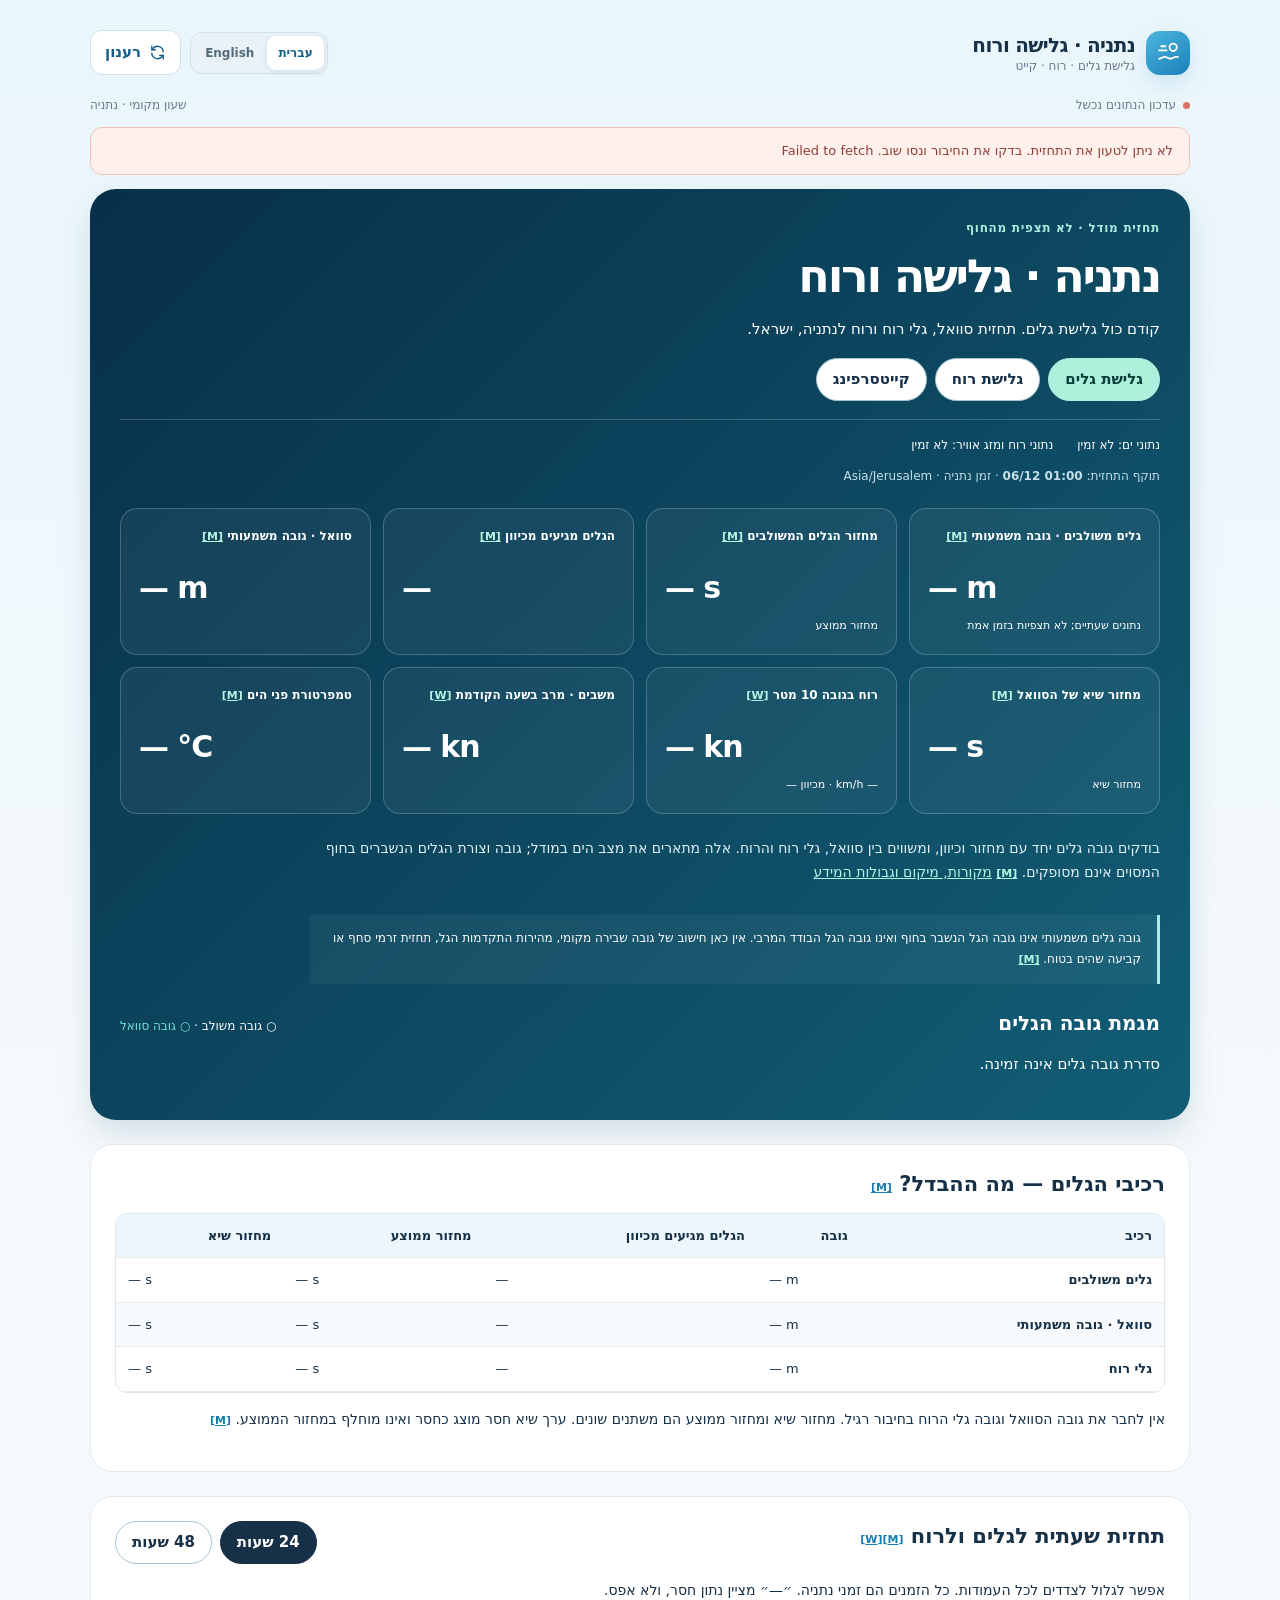
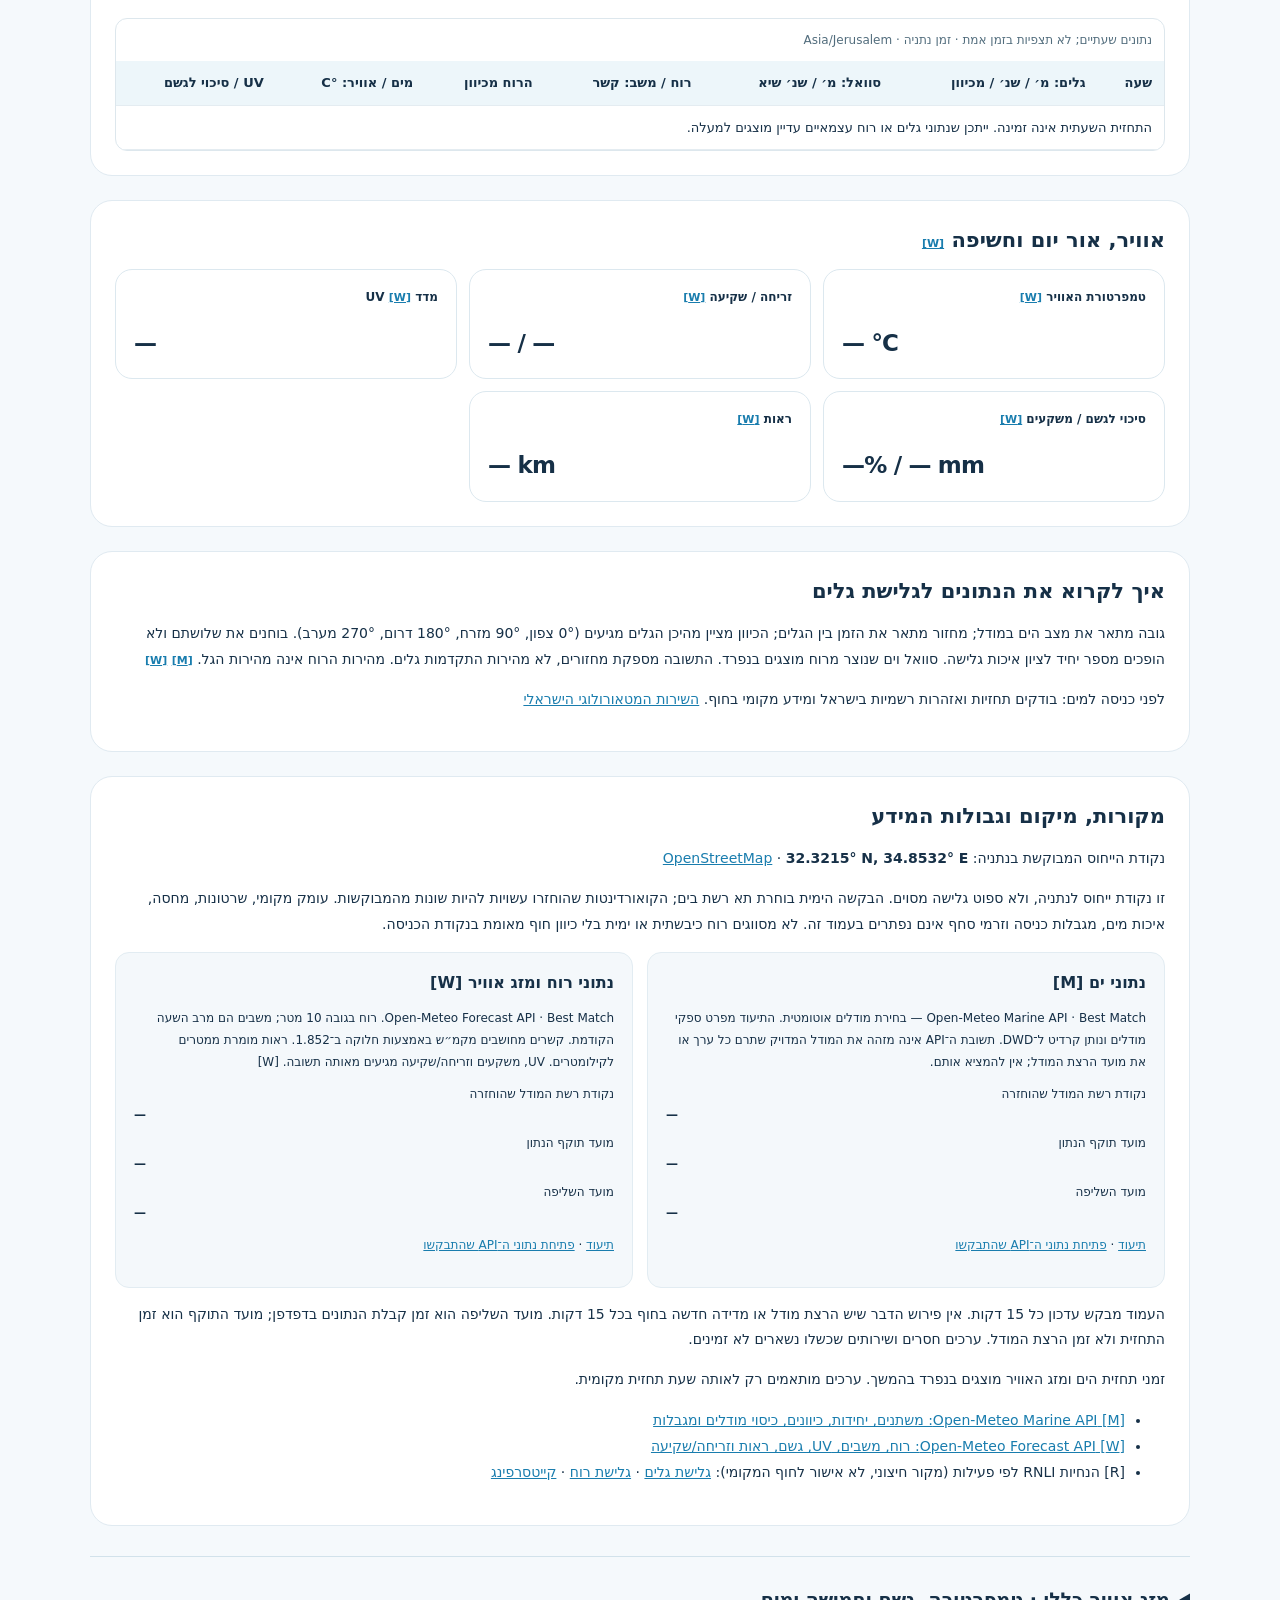
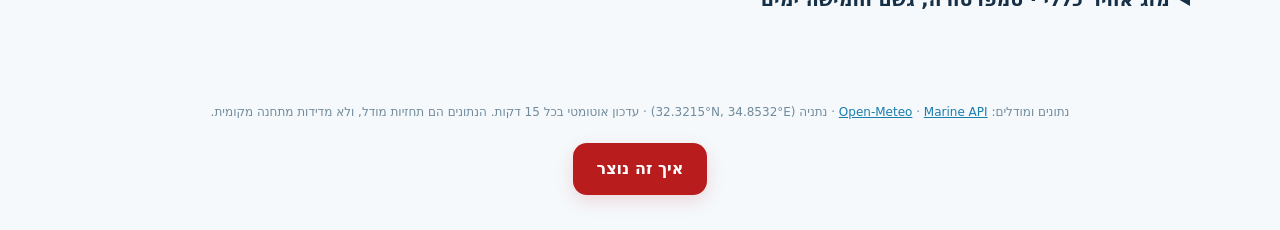
==== commit fad99f98: "Add Netanya surf and wind dashboard with sources and project HOWTO" ====
--- a/index.html
+++ b/index.html
@@ -6,7 +6,7 @@
 <meta content="width=device-width, initial-scale=1, viewport-fit=cover" name="viewport"/>
 <meta content="#f5f9fc" name="theme-color"/>
 <meta content="מזג האוויר בנתניה: טמפרטורה, רוח, גשם, תחזית שעתית ולחמישה ימים, טמפרטורת הים וגובה הגלים." name="description"/>
-<title>מזג האוויר בנתניה | תחזית וים</title>
+<title>נתניה | תחזית גלישה, גלים ורוח</title>
 <style>
     :root { color-scheme:light; --ink:#163047; --muted:#647a8a; --bg:#f5f9fc; --paper:#fff; --border:#e5eef4; --blue:#127cbb; --deep:#125b8b; --sun:#f0a143; --danger:#b95050; --radius:22px; }
     * { box-sizing:border-box; }
@@ -124,7 +124,11 @@
  html[dir="ltr"] .hero .sun-visual { right:13px; left:auto; }
 }
 @media(max-width:380px){ .brand-name{font-size:17px;} .header-actions{width:100%; justify-content:space-between;} }
+.how-link { display:inline-block; margin:22px 0 0; padding:14px 24px; border-radius:14px; background:#b91c1c; color:white; font-size:16px; font-weight:800; text-decoration:none; box-shadow:0 6px 18px #b91c1c26; }
+    .how-link:hover { background:#991b1b; }
+    .how-link:focus-visible { outline:3px solid #163047; outline-offset:4px; }
 </style>
+<link rel="stylesheet" href="sports.css"/>
 </head>
 <body>
 <div class="wrap">
@@ -135,8 +139,10 @@
 <div class="statusbar"><div class="status" id="status"><span class="status-dot"></span><span aria-live="polite" data-i18n="loading" id="statusText" role="status">טוען תחזית…</span></div><div data-i18n="localTZ" id="updatedAt">שעון מקומי · נתניה</div></div>
 <div class="error-box" id="errorBox" role="alert"></div>
 <main>
+<section id="sportsDashboard" aria-label="Netanya surf, wind and marine forecasts"><p>טוען תחזית ים ורוח… / Loading surf and wind forecast…</p></section>
+<details class="weather-details"><summary id="generalWeatherSummary">מזג אוויר כללי</summary>
 <section aria-label="תנאי מזג האוויר כעת" class="hero" data-i18n-aria-label="heroAria">
-<div><div class="eyebrow" data-i18n="heroEyebrow">מזג האוויר כעת · נתניה</div><h1 data-i18n="heroDate" id="dateHeader">מזג האוויר היום</h1>
+<div><div class="eyebrow" data-i18n="heroEyebrow">מזג האוויר כעת · נתניה</div><h2 data-i18n="heroDate" id="dateHeader">מזג האוויר היום</h2>
 <div class="temp-line"><span class="big-temp skeleton" id="currentTemp">--°</span><div class="hero-detail"><span class="sky-label" data-i18n="loadingShort" id="condition">טוען…</span><span class="feels" data-i18n="feelsEmpty" id="feels">טמפרטורה מורגשת --°</span></div></div>
 <div class="hero-day" data-i18n="todayRangeEmpty" id="todayRange">מקס׳ --° · מינ׳ --°</div>
 </div>
@@ -168,23 +174,20 @@
 <div class="section-heading"><h2 data-i18n="daysSection">תחזית ל־5 ימים</h2><p data-i18n="daysSubtitle">מינימום, מקסימום וגשם</p></div>
 <div class="days" id="days"><div class="card" data-i18n="loadingForecast">טוען תחזית…</div></div>
 </section>
-<section aria-label="תנאי הים" data-i18n-aria-label="seaAria">
-<div class="section-heading"><h2 data-i18n="seaSection">הים התיכון</h2><p data-i18n="seaSubtitle">תחזית חופית · נתניה</p></div>
-<div class="card sea-panel"><div class="sea-header"><div aria-hidden="true" class="sea-icon">🌊</div><div><div class="sea-name" data-i18n="seaName">תנאי הים</div><div class="sea-sub" data-i18n="seaLoading" id="marineStatus">טוען נתוני הים…</div></div></div><div class="sea-data"><div class="sea-num" id="seaTemp">-- °C</div><div class="sea-caption" data-i18n="seaTempLabel">טמפרטורת פני הים</div></div><div class="sea-data"><div class="sea-num" id="waveHeight">-- m</div><div class="sea-caption" data-i18n="waveLabel">גובה גלים משמעותי</div></div></div>
-<p class="footnote" data-i18n="seaNote">נתוני הים הם הערכות של תאי מודל הסמוכים לחוף. גובה הגלים המשמעותי אינו גובהו של כל גל. אין להשתמש בנתונים לצורך ניווט, קביעת בטיחות רחצה או התרעות סיכון.</p>
-</section>
+
+</details>
 </main>
-<footer><span data-i18n="footerLead">נתונים ומודלים: </span><a href="https://open-meteo.com/" rel="noopener noreferrer" target="_blank">Open-Meteo</a> · <a href="https://open-meteo.com/en/docs/marine-weather-api" rel="noopener noreferrer" target="_blank">Marine API</a> · <span data-i18n="footerTail">נתניה (32.3215°N, 34.8532°E) · עדכון אוטומטי בכל 15 דקות. הנתונים הם תחזיות מודל, ולא מדידות מתחנה מקומית.</span></footer>
+<footer><span data-i18n="footerLead">נתונים ומודלים: </span><a href="https://open-meteo.com/" rel="noopener noreferrer" target="_blank">Open-Meteo</a> · <a href="https://open-meteo.com/en/docs/marine-weather-api" rel="noopener noreferrer" target="_blank">Marine API</a> · <span data-i18n="footerTail">נתניה (32.3215°N, 34.8532°E) · עדכון אוטומטי בכל 15 דקות. הנתונים הם תחזיות מודל, ולא מדידות מתחנה מקומית.</span><br/><a class="how-link" id="howLink" href="howto.html?lang=he" data-i18n="howMade">איך זה נוצר</a></footer>
 </div>
+<script src="sports.js"></script>
 <script>(() => {
   'use strict';
   const LAT = 32.3215, LON = 34.8532, TZ = 'Asia/Jerusalem';
   const $ = id => document.getElementById(id);
   const I18N = {"he":{"brand":"מזג האוויר בנתניה","brandSub":"ישראל · חוף הים התיכון","refresh":"רענון","refreshAria":"רענון נתוני מזג האוויר","loading":"טוען תחזית…","localTZ":"שעון מקומי · נתניה","heroAria":"תנאי מזג האוויר כעת","heroEyebrow":"מזג האוויר כעת · נתניה","heroDate":"מזג האוויר היום","loadingShort":"טוען…","feelsEmpty":"טמפרטורה מורגשת --°","todayRangeEmpty":"מקס׳ --° · מינ׳ --°","sunCaption":"תחזית המבוססת על מודלים","metricsAria":"מדדים מטאורולוגיים","nowSection":"עכשיו בנתניה","hoursSection":"השעות הקרובות","daysSection":"תחזית ל־5 ימים","seaSection":"הים התיכון","metricsSubtitle":"נתונים חיוניים","hoursSubtitle":"טמפרטורה וגשם","daysSubtitle":"מינימום, מקסימום וגשם","seaSubtitle":"תחזית חופית · נתניה","metric_wind":"רוח","metric_humidity":"לחות יחסית","metric_pressure":"לחץ אטמוספרי","metric_uv":"מדד קרינה UV","metric_rainChance":"סיכוי לגשם","metric_precipTotal":"משקעים חזויים","metric_gust":"משבי רוח","metric_cloudCover":"עננות","windEmpty":"כיוון --","humidityNote":"בגובה 2 מטרים","pressureNote":"מותאם לגובה פני הים","uvEmpty":"מדד משוער","rainNote":"לשעה הנוכחית","precipNote":"סך החיזוי להיום, לא מדידה","gustNote":"הערכה לעכשיו","cloudNote":"כיסוי עננים","hoursAria":"תחזית לפי שעה","daysAria":"תחזית לחמישה ימים","seaAria":"תנאי הים","trendTitle":"מגמת מזג האוויר","tabsAria":"טווח התחזית","btn12":"12 שעות","btn24":"24 שעות","temperatureLegend":"טמפרטורה (°C)","rainLegend":"סיכוי לגשם (%)","tempChartAria":"גרף טמפרטורה לפי שעה","rainChartAria":"גרף הסתברות לגשם","hourlyTilesAria":"תחזית לפי שעה","seaName":"תנאי הים","seaLoading":"טוען נתוני הים…","loadingForecast":"טוען תחזית…","chartLoading":"טוען…","seaTempLabel":"טמפרטורת פני הים","waveLabel":"גובה גלים משמעותי","seaNote":"נתוני הים הם הערכות של תאי מודל הסמוכים לחוף. גובה הגלים המשמעותי אינו גובהו של כל גל. אין להשתמש בנתונים לצורך ניווט, קביעת בטיחות רחצה או התרעות סיכון.","footer":"נתונים ומודלים: Open-Meteo · Marine API · נתניה (32.3215°N, 34.8532°E) · עדכון אוטומטי כל 15 דקות. הנתונים הנוכחיים הם הערכות מודל, ולא מדידות מתחנה מקומית.","footerLead":"נתונים ומודלים: ","footerTail":"נתניה (32.3215°N, 34.8532°E) · עדכון אוטומטי בכל 15 דקות. הנתונים הם תחזיות מודל, ולא מדידות מתחנה מקומית.","statusUpdated":"התחזית עודכנה בהצלחה","updating":"מעדכן נתונים…","updateFailed":"עדכון הנתונים נכשל","parseFailed":"שגיאה בפענוח נתוני מזג האוויר: {detail}","apiFailed":"לא ניתן לטעון את התחזית. בדקו את החיבור ונסו שוב. {detail}","feelsFmt":"מרגיש כמו {temp}°C","highLow":"מקס׳ {hi}° · מינ׳ {lo}°","windFrom":"מכיוון {compass} · {deg}°","updatedModel":"המודל: {time} · שעה מקומית","seaModel":"מודל ימי · {time}","seaUnavailable":"נתוני הים אינם זמינים כרגע","now":"עכשיו","today":"היום","chanceTooltip":"{time} · סיכוי לגשם {pct}%","noData":"אין נתונים","uvLow":"נמוך","uvModerate":"בינוני","uvHigh":"גבוה","uvVeryHigh":"גבוה מאוד","uvExtreme":"קיצוני","variable":"תנאים משתנים"},"en":{"brand":"Netanya Weather","brandSub":"Israel · Mediterranean Coast","refresh":"Refresh","refreshAria":"Refresh weather conditions","loading":"Loading forecast…","localTZ":"Netanya local time","heroAria":"Current weather conditions","heroEyebrow":"Current conditions · Netanya","heroDate":"Today’s weather","loadingShort":"Loading…","feelsEmpty":"Feels like --°","todayRangeEmpty":"High --° · Low --°","sunCaption":"Model-based weather forecast","metricsAria":"Weather indicators","nowSection":"Now in Netanya","hoursSection":"Coming hours","daysSection":"5-day forecast","seaSection":"Mediterranean Sea","metricsSubtitle":"Essential metrics","hoursSubtitle":"Temperature and rain","daysSubtitle":"Lows, highs and rain","seaSubtitle":"Coastal forecast · Netanya","metric_wind":"Wind","metric_humidity":"Relative humidity","metric_pressure":"Air pressure","metric_uv":"UV index","metric_rainChance":"Rain probability","metric_precipTotal":"Forecast precipitation","metric_gust":"Wind gusts","metric_cloudCover":"Cloud cover","windEmpty":"Direction --","humidityNote":"At 2 m above ground","pressureNote":"Reduced to sea level","uvEmpty":"Estimated index","rainNote":"For current hour","precipNote":"Forecast total for today, not measured","gustNote":"Current estimate","cloudNote":"Cloud coverage","hoursAria":"Hourly forecast","daysAria":"Five-day forecast","seaAria":"Sea conditions","trendTitle":"Weather trends","tabsAria":"Forecast range","btn12":"12 hours","btn24":"24 hours","temperatureLegend":"Temperature (°C)","rainLegend":"Rain probability (%)","tempChartAria":"Hourly temperature chart","rainChartAria":"Hourly rain probability chart","hourlyTilesAria":"Hourly weather summary","seaName":"Sea conditions","seaLoading":"Loading marine forecast…","loadingForecast":"Loading forecast…","chartLoading":"Loading…","seaTempLabel":"Sea surface temperature","waveLabel":"Significant wave height","seaNote":"Marine data are estimates from model grid cells near the coast. Significant wave height does not represent the height of every wave. Do not use for navigation, swimming safety decisions, or hazard alerts.","footer":"Data and models: Open-Meteo · Marine API · Netanya (32.3215°N, 34.8532°E) · Automatic refresh every 15 minutes. Current values are model estimates, not local station measurements.","footerLead":"Data and models: ","footerTail":"Netanya (32.3215°N, 34.8532°E) · Auto-refresh every 15 minutes. Data are model forecasts, not readings from a local station.","statusUpdated":"Forecast updated successfully","updating":"Updating data…","updateFailed":"Update failed","parseFailed":"Unable to process weather data: {detail}","apiFailed":"Could not load the forecast. Check your connection and try again. {detail}","feelsFmt":"Feels like {temp}°C","highLow":"High {hi}° · Low {lo}°","windFrom":"From {compass} · {deg}°","updatedModel":"Model: {time} · local time","seaModel":"Marine model · {time}","seaUnavailable":"Marine data are currently unavailable","now":"Now","today":"Today","chanceTooltip":"{time} · {pct}% rain chance","noData":"No data","uvLow":"Low","uvModerate":"Moderate","uvHigh":"High","uvVeryHigh":"Very high","uvExtreme":"Extreme","variable":"Variable conditions"}};
   let lang = 'he';
-  let weatherData = null, marineData = null, showingHours = 12, loading = false;
+  let weatherData = null, showingHours = 12, loading = false;
   let statusKey = 'loading', statusBad = false, lastErrorKey = null, lastErrorDetail = '';
-  let marineMode = 'loading';
   const tr = (key, data={}) => (I18N[lang][key] || key).replace(/\{([a-zA-Z]+)\}/g, (_,k) => data[k] ?? '');
   const fmt = (n,d=0) => n !== null && n !== undefined && Number.isFinite(Number(n)) ? Number(n).toLocaleString(lang==='he'?'he-IL':'en-GB',{minimumFractionDigits:d,maximumFractionDigits:d,useGrouping:false}) : '--';
   const codes = {
@@ -202,6 +205,9 @@
     const names=lang==='he' ? ['צפון','צפון־מזרח','מזרח','דרום־מזרח','דרום','דרום־מערב','מערב','צפון־מערב'] : ['N','NE','E','SE','S','SW','W','NW'];
     return names[i];
   }
+  Object.assign(I18N.en,{brand:'Netanya · Surf & Wind',brandSub:'Surf · Windsurf · Kitesurf',updatedModel:'Weather forecast valid: {time} · Netanya time',statusUpdated:'Weather loaded · marine status shown separately'});
+  Object.assign(I18N.he,{brand:'נתניה · גלישה ורוח',brandSub:'גלישת גלים · רוח · קייט',updatedModel:'תוקף תחזית מזג האוויר: {time} · זמן נתניה',statusUpdated:'מזג האוויר נטען · מצב הים מוצג בנפרד'});
+  I18N.he.howMade='איך זה נוצר'; I18N.en.howMade='How this was made';
   function uvLabel(n){ if(n==null || !Number.isFinite(Number(n))) return tr('noData');
     return tr(n<3?'uvLow':n<6?'uvModerate':n<8?'uvHigh':n<11?'uvVeryHigh':'uvExtreme'); }
   const dateName = (iso,opts) => new Intl.DateTimeFormat(lang==='he'?'he-IL':'en-GB',{timeZone:'UTC',...opts}).format(new Date(iso.slice(0,10)+'T12:00:00Z'));
@@ -209,9 +215,10 @@
   function applyLanguage(next){
     lang=next==='en'?'en':'he';
     document.documentElement.lang=lang;
+    $('howLink').href='howto.html?lang='+lang;
     document.documentElement.dir=lang==='he'?'rtl':'ltr';
-    document.title=lang==='he'?'מזג האוויר בנתניה | תחזית וים':'Netanya Weather | Forecast & Sea';
-    document.querySelector('meta[name="description"]').content=lang==='he'?'מזג האוויר בנתניה: טמפרטורה, רוח, גשם, תחזית ונתוני ים.':'Netanya weather: temperature, wind, rain, hourly and five-day forecasts, and sea conditions.';
+    document.title=lang==='he'?'נתניה | תחזית גלישה, גלים ורוח':'Netanya | Surf, Waves & Wind Forecast';
+    document.querySelector('meta[name="description"]').content=lang==='he'?'תחזית גלישה לנתניה: גובה, מחזור וכיוון גלים, סוואל, רוח ומשבים, טמפרטורת ים ומקורות הנתונים.':'Netanya surf forecast: wave height, period and direction, swell, wind and gusts, sea temperature and cited data sources.';
     document.querySelectorAll('[data-i18n]').forEach(el => el.textContent=tr(el.dataset.i18n));
     document.querySelectorAll('[data-i18n-aria-label]').forEach(el => el.setAttribute('aria-label',tr(el.getAttribute('data-i18n-aria-label'))));
     $('langHe').classList.toggle('active',lang==='he'); $('langEn').classList.toggle('active',lang==='en');
@@ -237,14 +244,16 @@
   function weatherUrl() {
     const p=new URLSearchParams({latitude:LAT,longitude:LON,timezone:TZ,forecast_days:'6',
       current:'temperature_2m,apparent_temperature,relative_humidity_2m,pressure_msl,wind_speed_10m,wind_direction_10m,wind_gusts_10m,cloud_cover,weather_code,is_day',
-      hourly:'temperature_2m,precipitation_probability,precipitation,weather_code,uv_index',
-      daily:'temperature_2m_max,temperature_2m_min,weather_code,precipitation_sum,precipitation_probability_max',
+      hourly:'temperature_2m,precipitation_probability,precipitation,weather_code,uv_index,wind_speed_10m,wind_direction_10m,wind_gusts_10m,visibility',
+      daily:'temperature_2m_max,temperature_2m_min,weather_code,precipitation_sum,precipitation_probability_max,sunrise,sunset',
       temperature_unit:'celsius',wind_speed_unit:'kmh',precipitation_unit:'mm'});
     return 'https://api.open-meteo.com/v1/forecast?'+p;
   }
   function seaUrl() {
     const p=new URLSearchParams({latitude:LAT,longitude:LON,timezone:TZ,
-      current:'sea_surface_temperature,wave_height',cell_selection:'sea',forecast_days:'2'});
+      current:'sea_surface_temperature,wave_height',
+      hourly:'wave_height,wave_direction,wave_period,wave_peak_period,swell_wave_height,swell_wave_direction,swell_wave_period,swell_wave_peak_period,wind_wave_height,wind_wave_direction,wind_wave_period,wind_wave_peak_period,sea_surface_temperature',
+      cell_selection:'sea',forecast_days:'3'});
     return 'https://marine-api.open-meteo.com/v1/marine?'+p;
   }
   function renderWeather(data) {
@@ -292,16 +301,7 @@
     $('hourlyTiles').innerHTML=hours.map((t,j)=>`<div class="hour-tile"><div class="hour">${j===0?tr('now'):t.slice(11,16)}</div><div class="ico" aria-hidden="true">${getWx(h.weather_code[start+j])[1]}</div><div class="deg">${fmt(temps[j])}°</div><div class="chance">☂ ${fmt(rain[j])}%</div></div>`).join('');
   }
   function setHours(num){ showingHours=num; $('btn12').classList.toggle('active',num===12); $('btn24').classList.toggle('active',num===24); $('btn12').setAttribute('aria-pressed',String(num===12)); $('btn24').setAttribute('aria-pressed',String(num===24)); renderHourly(); }
-  function renderMarine(){
-    if(marineMode==='available' && marineData){
-      $('seaTemp').textContent=fmt(marineData.sea_surface_temperature,1)+' °C';
-      $('waveHeight').textContent=fmt(marineData.wave_height,1)+' m';
-      $('marineStatus').textContent=tr('seaModel',{time:marineData.time?.replace('T',' ')||''});
-    } else if(marineMode==='unavailable') {
-      $('marineStatus').textContent=tr('seaUnavailable');
-      if(!marineData) { $('seaTemp').textContent='-- °C'; $('waveHeight').textContent='-- m'; }
-    } else $('marineStatus').textContent=tr('seaLoading');
-  }
+  function renderMarine(){ window.SurfDashboard?.setLanguage(lang); }
   function showError(key,detail=''){
     lastErrorKey=key; lastErrorDetail=detail;
     $('errorBox').textContent=tr(key,{detail}); $('errorBox').classList.add('show'); setStatus('updateFailed',true);
@@ -309,15 +309,15 @@
   async function update() {
     if(loading) return; loading=true;
     $('refreshBtn').disabled=true; setStatus('updating');
+    window.SurfDashboard?.setUrls(weatherUrl(),seaUrl());
+    window.SurfDashboard?.loading();
     $('errorBox').classList.remove('show');lastErrorKey=null;
     const [weather,marine]=await Promise.allSettled([fetchJson(weatherUrl()),fetchJson(seaUrl())]);
     if(weather.status==='fulfilled'){
-      try { renderWeather(weather.value); setStatus('statusUpdated'); }
-      catch(e) { showError('parseFailed',e.message); }
-    } else showError('apiFailed',weather.reason?.message||'');
-    if(marine.status==='fulfilled' && marine.value?.current){
-      marineData=marine.value.current; marineMode='available';
-    } else marineMode='unavailable';
+      try { renderWeather(weather.value); setStatus('statusUpdated'); window.SurfDashboard?.result('weather',weather.value); }
+      catch(e) { showError('parseFailed',e.message); window.SurfDashboard?.result('weather',null); }
+    } else { showError('apiFailed',weather.reason?.message||''); window.SurfDashboard?.result('weather',null); }
+    window.SurfDashboard?.result('marine',marine.status==='fulfilled'?marine.value:null);
     renderMarine(); $('refreshBtn').disabled=false;loading=false;
   }
   $('btn12').addEventListener('click',()=>setHours(12));
--- a/sports.css
+++ b/sports.css
@@ -0,0 +1 @@
+.surf-hero{background:linear-gradient(135deg,#082f49,#115e75);color:#fff;padding:30px;border-radius:26px;margin:0 0 24px;box-shadow:0 14px 30px #0b405822}.surf-kicker{font-size:12px;letter-spacing:.06em;font-weight:750;color:#a8ecdf}.surf-hero h1{font-size:clamp(29px,5vw,46px);margin:12px 0 10px;line-height:1.18}.surf-hero>p{max-width:850px}.surf-sport-tabs,.surf-hour-tabs{display:flex;flex-wrap:wrap;gap:8px;margin:18px 0}.surf-sport-tabs button,.surf-hour-tabs button{border:1px solid #a4c5d4;border-radius:999px;padding:9px 16px;background:#fff;color:#163047;cursor:pointer;font-weight:750;min-height:42px}.surf-sport-tabs button[aria-pressed=true]{background:#adf0dc;color:#083d39;border-color:#adf0dc}.surf-hour-tabs button[aria-pressed=true]{background:#163047;color:white;border-color:#163047}.surf-guide{min-height:65px;font-size:14px;line-height:1.75;color:#e0f1f6}.surf-hero a{color:#b3f5e1}.surf-service-status{display:flex;flex-wrap:wrap;gap:8px 24px;font-size:12px;border-top:1px solid #ffffff30;padding-top:16px}.surf-time{font-size:12px;color:#c5dfe9;line-height:1.7}.surf-metrics{display:grid;grid-template-columns:repeat(4,minmax(0,1fr));gap:12px;margin:22px 0}.surf-metric{min-width:0;padding:18px;border:1px solid #dce8ef;background:#fff;color:#163047;border-radius:17px}.surf-hero .surf-metric{background:#ffffff0d;color:#fff;border-color:#ffffff35}.surf-label{font-size:12px;line-height:1.6;min-height:38px;font-weight:650}.surf-value{font-size:clamp(21px,3vw,30px);font-weight:800;letter-spacing:-.035em;text-align:start;overflow-wrap:anywhere;unicode-bidi:isolate}.surf-note{font-size:11px;line-height:1.7;margin-top:7px}.surf-source-ref{font-size:11px;font-weight:650;white-space:nowrap}.surf-caveat,.surf-footnote{font-size:12px;line-height:1.8}.surf-caveat{padding:13px 16px;border-inline-start:3px solid #a8ecdf;background:#ffffff0c}.surf-chart-head{display:flex;justify-content:space-between;gap:12px;align-items:baseline;flex-wrap:wrap;margin-top:24px}.surf-chart-head h2{font-size:20px;margin:0}.surf-chart-head>span{font-size:12px}.swell-legend{color:#72e1d4}.surf-chart{display:block;width:100%;height:auto;margin-top:8px;direction:ltr}.surf-section{margin:24px 0;background:#fff;border:1px solid #e0eaf1;border-radius:22px;padding:24px}.surf-section h2{margin:0 0 12px;font-size:21px;line-height:1.5}.surf-section h3{font-size:16px;margin:0 0 8px}.surf-section p,.surf-section li{font-size:14px;line-height:1.85}.surf-table-wrap{overflow-x:auto;max-width:100%;border:1px solid #dde7ed;border-radius:12px;scrollbar-width:thin}.surf-table{width:100%;border-collapse:collapse;font-size:13px;min-width:640px}.surf-table caption{text-align:start;padding:12px;font-size:12px;color:#526d7d}.surf-table th,.surf-table td{text-align:start;padding:12px;border-bottom:1px solid #e4ecf1;white-space:nowrap}.surf-table thead th{background:#edf6fa;font-weight:750}.surf-table tbody th{font-weight:650}.surf-table tbody tr:nth-child(even){background:#f7fafc}.surf-hourly{min-width:1000px}.surf-hour-head{display:flex;justify-content:space-between;align-items:center;gap:10px;flex-wrap:wrap}.surf-hour-tabs{margin:0}.surf-extras{display:grid;grid-template-columns:repeat(3,minmax(0,1fr));gap:12px}.surf-extras .surf-value{font-size:23px}.surf-source-grid{display:grid;grid-template-columns:1fr 1fr;gap:14px}.surf-source-card{background:#f4f8fb;border:1px solid #e2ecf2;border-radius:14px;padding:18px;min-width:0}.surf-source-card p{font-size:12px}.surf-source-card dl{font-size:12px}.surf-source-card dl>div{margin:10px 0}.surf-source-card dd{margin:3px 0;font-weight:700;unicode-bidi:isolate}.surf-sources a{overflow-wrap:anywhere}.weather-details{margin:30px 0;border-top:1px solid #d2e2eb;padding-top:16px}.weather-details>summary{cursor:pointer;font-size:19px;font-weight:750;padding:12px 0;margin-bottom:18px}.weather-details .big-temp{font-size:68px}.weather-details .hero h2{font-size:28px;margin:0 0 16px}.surf-sport-tabs button:focus-visible,.surf-hour-tabs button:focus-visible,.surf-table-wrap:focus-visible,.weather-details>summary:focus-visible{outline:3px solid #e6903f;outline-offset:3px}@media(max-width:760px){.surf-metrics{grid-template-columns:repeat(2,minmax(0,1fr))}.surf-source-grid{grid-template-columns:1fr}.surf-extras{grid-template-columns:repeat(2,minmax(0,1fr))}.surf-hero,.surf-section{padding:20px}.surf-value{font-size:25px}.surf-extras .surf-value{font-size:20px}}@media(max-width:380px){.surf-metric{padding:13px}.surf-hero,.surf-section{padding:15px}.surf-value{font-size:22px}.surf-sport-tabs button{padding:8px 10px}}
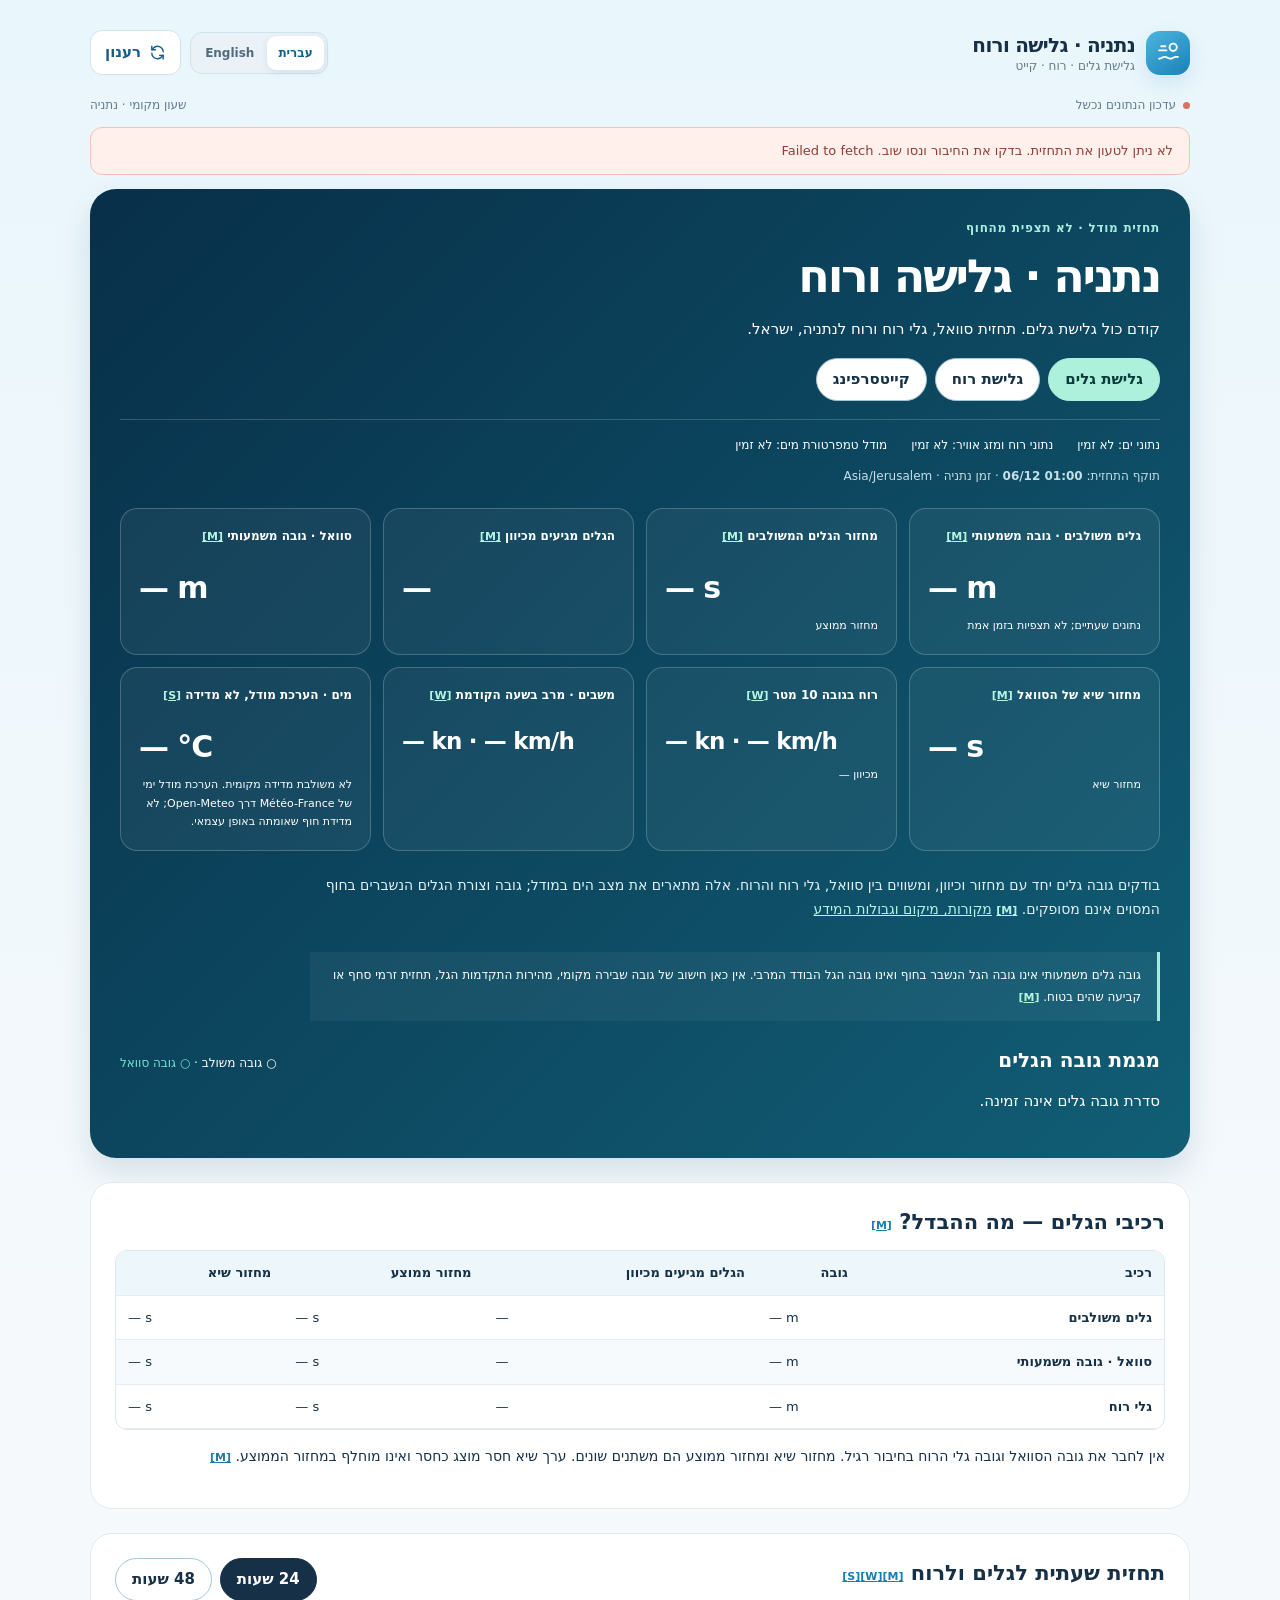
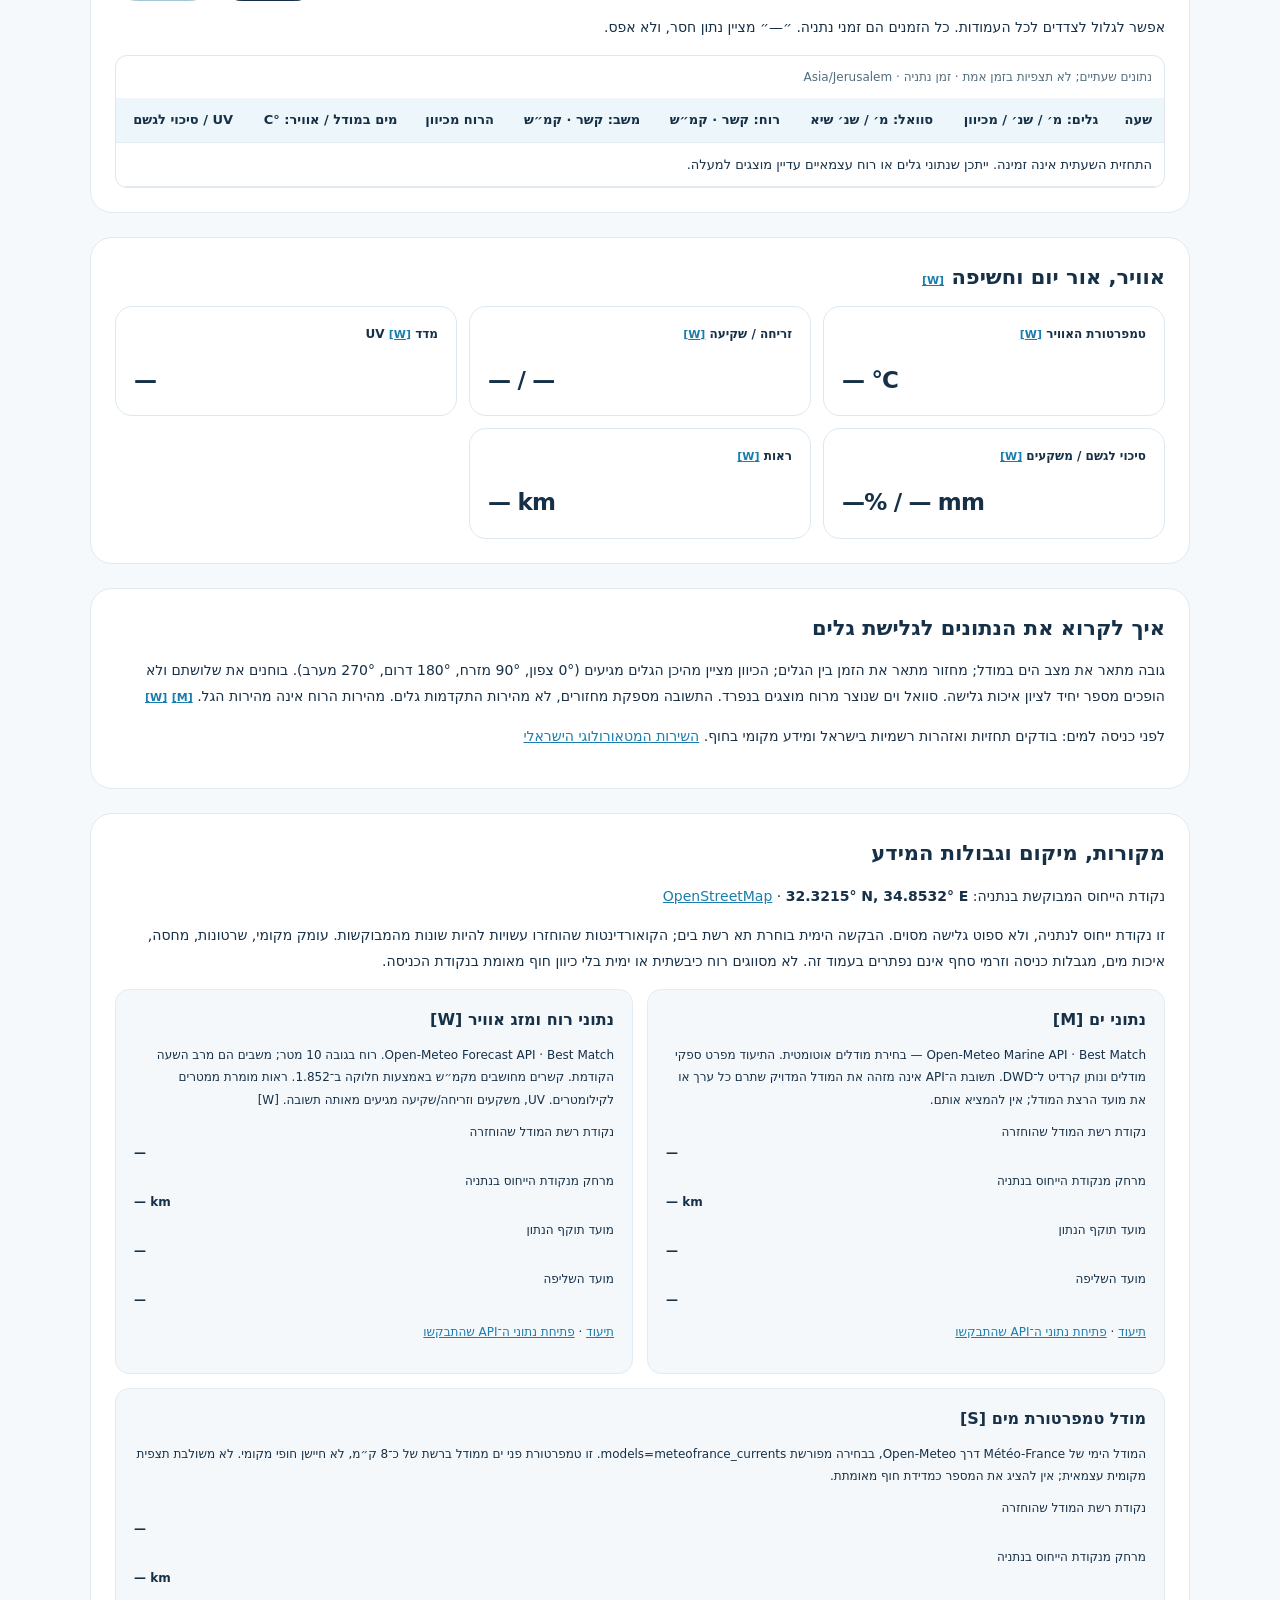
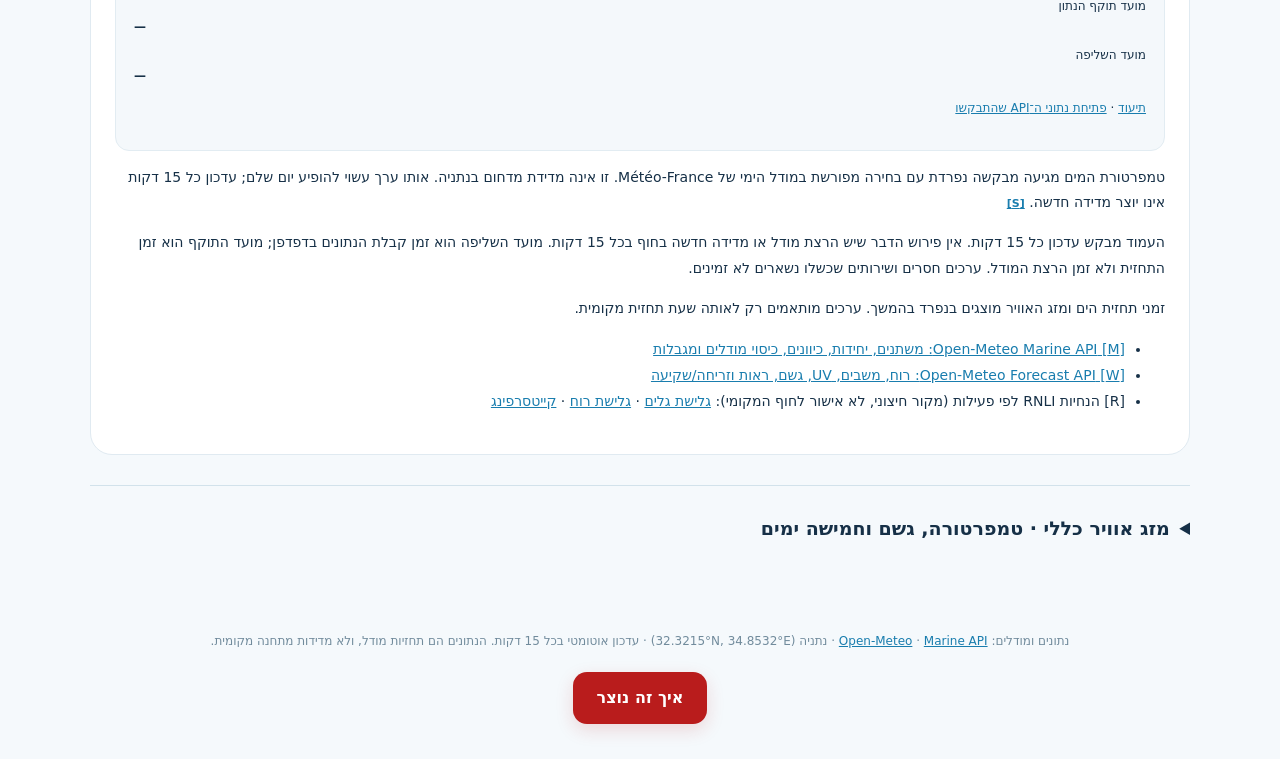
==== commit 2c208d39: "Clarify Netanya model water temperature and show all wind speeds in both units" ====
--- a/index.html
+++ b/index.html
@@ -128,7 +128,7 @@
     .how-link:hover { background:#991b1b; }
     .how-link:focus-visible { outline:3px solid #163047; outline-offset:4px; }
 </style>
-<link rel="stylesheet" href="sports.css"/>
+<link rel="stylesheet" href="sports.css?v=20261016-sst2"/>
 </head>
 <body>
 <div class="wrap">
@@ -151,13 +151,13 @@
 <section aria-label="מדדים מטאורולוגיים" data-i18n-aria-label="metricsAria">
 <div class="section-heading"><h2 data-i18n="nowSection">עכשיו בנתניה</h2><p data-i18n="metricsSubtitle">נתונים חיוניים</p></div>
 <div class="metrics">
-<div class="card"><div class="metric-head"><span class="metric-title" data-i18n="metric_wind">רוח</span><span class="glyph"><svg fill="none" stroke="currentColor" stroke-linecap="round" stroke-width="1.8" viewbox="0 0 24 24"><path d="M3 8h12a3 3 0 1 0-3-3M2 12h18M4 16h10a3 3 0 1 1-3 3"></path></svg></span></div><div class="metric-value"><span id="wind">--</span> <span class="unit">km/h</span></div><div class="metric-note" data-i18n="windEmpty" id="windDirection">כיוון --</div></div>
+<div class="card"><div class="metric-head"><span class="metric-title" data-i18n="metric_wind">רוח</span><span class="glyph"><svg fill="none" stroke="currentColor" stroke-linecap="round" stroke-width="1.8" viewbox="0 0 24 24"><path d="M3 8h12a3 3 0 1 0-3-3M2 12h18M4 16h10a3 3 0 1 1-3 3"></path></svg></span></div><div class="metric-value"><span id="wind">— kn · — km/h</span></div><div class="metric-note" data-i18n="windEmpty" id="windDirection">כיוון --</div></div>
 <div class="card"><div class="metric-head"><span class="metric-title" data-i18n="metric_humidity">לחות יחסית</span><span class="glyph"><svg fill="none" stroke="currentColor" stroke-width="1.8" viewbox="0 0 24 24"><path d="M12 3s-7 8-7 12a7 7 0 0 0 14 0c0-4-7-12-7-12Z"></path></svg></span></div><div class="metric-value"><span id="humidity">--</span><span class="unit"> %</span></div><div class="metric-note" data-i18n="humidityNote">בגובה 2 מטרים</div></div>
 <div class="card"><div class="metric-head"><span class="metric-title" data-i18n="metric_pressure">לחץ אטמוספרי</span><span class="glyph"><svg fill="none" stroke="currentColor" stroke-linecap="round" stroke-width="1.8" viewbox="0 0 24 24"><path d="M5 19a9 9 0 1 1 14 0M12 12l4-4M4 20h16"></path><circle cx="12" cy="12" r="1"></circle></svg></span></div><div class="metric-value"><span id="pressure">----</span> <span class="unit">hPa</span></div><div class="metric-note" data-i18n="pressureNote">מותאם לגובה פני הים</div></div>
 <div class="card"><div class="metric-head"><span class="metric-title" data-i18n="metric_uv">מדד קרינה UV</span><span class="glyph warm"><svg fill="none" stroke="currentColor" stroke-linecap="round" stroke-width="1.8" viewbox="0 0 24 24"><circle cx="12" cy="12" r="4"></circle><path d="M12 2v2M12 20v2M4.9 4.9l1.4 1.4m11.4 11.4 1.4 1.4M2 12h2m16 0h2M4.9 19.1l1.4-1.4M17.7 6.3l1.4-1.4"></path></svg></span></div><div class="metric-value" id="uv">--</div><div class="metric-note" data-i18n="uvEmpty" id="uvLevel">מדד משוער</div></div>
 <div class="card"><div class="metric-head"><span class="metric-title" data-i18n="metric_rainChance">סיכוי לגשם</span><span class="glyph"><svg fill="none" stroke="currentColor" stroke-linecap="round" stroke-width="1.8" viewbox="0 0 24 24"><path d="M5 15a5 5 0 0 1 1-9 7 7 0 0 1 13 4 4 4 0 0 1 0 8h-1M8 17l-1 3m6-3-1 3m6-3-1 3"></path></svg></span></div><div class="metric-value"><span id="rainChance">--</span><span class="unit"> %</span></div><div class="metric-note" data-i18n="rainNote">לשעה הנוכחית</div></div>
 <div class="card"><div class="metric-head"><span class="metric-title" data-i18n="metric_precipTotal">משקעים חזויים</span><span class="glyph"><svg fill="none" stroke="currentColor" stroke-linecap="round" stroke-width="1.8" viewbox="0 0 24 24"><path d="M12 3s-7 8-7 12a7 7 0 0 0 14 0c0-4-7-12-7-12Z"></path><path d="M8 16a4 4 0 0 0 4 4"></path></svg></span></div><div class="metric-value"><span id="rainTotal">--</span> <span class="unit">mm</span></div><div class="metric-note" data-i18n="precipNote">סך החיזוי להיום, לא מדידה</div></div>
-<div class="card"><div class="metric-head"><span class="metric-title" data-i18n="metric_gust">משבי רוח</span><span class="glyph"><svg fill="none" stroke="currentColor" stroke-linecap="round" stroke-width="1.8" viewbox="0 0 24 24"><path d="M2 9h17a3 3 0 1 0-3-3M3 13h13M5 17h9a3 3 0 1 1-3 3"></path></svg></span></div><div class="metric-value"><span id="gust">--</span> <span class="unit">km/h</span></div><div class="metric-note" data-i18n="gustNote">הערכה לעכשיו</div></div>
+<div class="card"><div class="metric-head"><span class="metric-title" data-i18n="metric_gust">משבי רוח</span><span class="glyph"><svg fill="none" stroke="currentColor" stroke-linecap="round" stroke-width="1.8" viewbox="0 0 24 24"><path d="M2 9h17a3 3 0 1 0-3-3M3 13h13M5 17h9a3 3 0 1 1-3 3"></path></svg></span></div><div class="metric-value"><span id="gust">— kn · — km/h</span></div><div class="metric-note" data-i18n="gustNote">הערכה לעכשיו</div></div>
 <div class="card"><div class="metric-head"><span class="metric-title" data-i18n="metric_cloudCover">עננות</span><span class="glyph"><svg fill="none" stroke="currentColor" stroke-linecap="round" stroke-width="1.8" viewbox="0 0 24 24"><path d="M6 19h12a4 4 0 0 0 .5-8A7 7 0 0 0 5 10a4.5 4.5 0 0 0 1 9Z"></path></svg></span></div><div class="metric-value"><span id="cloud">--</span><span class="unit"> %</span></div><div class="metric-note" data-i18n="cloudNote">כיסוי עננים</div></div>
 </div>
 </section>
@@ -179,17 +179,18 @@
 </main>
 <footer><span data-i18n="footerLead">נתונים ומודלים: </span><a href="https://open-meteo.com/" rel="noopener noreferrer" target="_blank">Open-Meteo</a> · <a href="https://open-meteo.com/en/docs/marine-weather-api" rel="noopener noreferrer" target="_blank">Marine API</a> · <span data-i18n="footerTail">נתניה (32.3215°N, 34.8532°E) · עדכון אוטומטי בכל 15 דקות. הנתונים הם תחזיות מודל, ולא מדידות מתחנה מקומית.</span><br/><a class="how-link" id="howLink" href="howto.html?lang=he" data-i18n="howMade">איך זה נוצר</a></footer>
 </div>
-<script src="sports.js"></script>
+<script src="sports.js?v=20261016-sst2"></script>
 <script>(() => {
   'use strict';
   const LAT = 32.3215, LON = 34.8532, TZ = 'Asia/Jerusalem';
   const $ = id => document.getElementById(id);
   const I18N = {"he":{"brand":"מזג האוויר בנתניה","brandSub":"ישראל · חוף הים התיכון","refresh":"רענון","refreshAria":"רענון נתוני מזג האוויר","loading":"טוען תחזית…","localTZ":"שעון מקומי · נתניה","heroAria":"תנאי מזג האוויר כעת","heroEyebrow":"מזג האוויר כעת · נתניה","heroDate":"מזג האוויר היום","loadingShort":"טוען…","feelsEmpty":"טמפרטורה מורגשת --°","todayRangeEmpty":"מקס׳ --° · מינ׳ --°","sunCaption":"תחזית המבוססת על מודלים","metricsAria":"מדדים מטאורולוגיים","nowSection":"עכשיו בנתניה","hoursSection":"השעות הקרובות","daysSection":"תחזית ל־5 ימים","seaSection":"הים התיכון","metricsSubtitle":"נתונים חיוניים","hoursSubtitle":"טמפרטורה וגשם","daysSubtitle":"מינימום, מקסימום וגשם","seaSubtitle":"תחזית חופית · נתניה","metric_wind":"רוח","metric_humidity":"לחות יחסית","metric_pressure":"לחץ אטמוספרי","metric_uv":"מדד קרינה UV","metric_rainChance":"סיכוי לגשם","metric_precipTotal":"משקעים חזויים","metric_gust":"משבי רוח","metric_cloudCover":"עננות","windEmpty":"כיוון --","humidityNote":"בגובה 2 מטרים","pressureNote":"מותאם לגובה פני הים","uvEmpty":"מדד משוער","rainNote":"לשעה הנוכחית","precipNote":"סך החיזוי להיום, לא מדידה","gustNote":"הערכה לעכשיו","cloudNote":"כיסוי עננים","hoursAria":"תחזית לפי שעה","daysAria":"תחזית לחמישה ימים","seaAria":"תנאי הים","trendTitle":"מגמת מזג האוויר","tabsAria":"טווח התחזית","btn12":"12 שעות","btn24":"24 שעות","temperatureLegend":"טמפרטורה (°C)","rainLegend":"סיכוי לגשם (%)","tempChartAria":"גרף טמפרטורה לפי שעה","rainChartAria":"גרף הסתברות לגשם","hourlyTilesAria":"תחזית לפי שעה","seaName":"תנאי הים","seaLoading":"טוען נתוני הים…","loadingForecast":"טוען תחזית…","chartLoading":"טוען…","seaTempLabel":"טמפרטורת פני הים","waveLabel":"גובה גלים משמעותי","seaNote":"נתוני הים הם הערכות של תאי מודל הסמוכים לחוף. גובה הגלים המשמעותי אינו גובהו של כל גל. אין להשתמש בנתונים לצורך ניווט, קביעת בטיחות רחצה או התרעות סיכון.","footer":"נתונים ומודלים: Open-Meteo · Marine API · נתניה (32.3215°N, 34.8532°E) · עדכון אוטומטי כל 15 דקות. הנתונים הנוכחיים הם הערכות מודל, ולא מדידות מתחנה מקומית.","footerLead":"נתונים ומודלים: ","footerTail":"נתניה (32.3215°N, 34.8532°E) · עדכון אוטומטי בכל 15 דקות. הנתונים הם תחזיות מודל, ולא מדידות מתחנה מקומית.","statusUpdated":"התחזית עודכנה בהצלחה","updating":"מעדכן נתונים…","updateFailed":"עדכון הנתונים נכשל","parseFailed":"שגיאה בפענוח נתוני מזג האוויר: {detail}","apiFailed":"לא ניתן לטעון את התחזית. בדקו את החיבור ונסו שוב. {detail}","feelsFmt":"מרגיש כמו {temp}°C","highLow":"מקס׳ {hi}° · מינ׳ {lo}°","windFrom":"מכיוון {compass} · {deg}°","updatedModel":"המודל: {time} · שעה מקומית","seaModel":"מודל ימי · {time}","seaUnavailable":"נתוני הים אינם זמינים כרגע","now":"עכשיו","today":"היום","chanceTooltip":"{time} · סיכוי לגשם {pct}%","noData":"אין נתונים","uvLow":"נמוך","uvModerate":"בינוני","uvHigh":"גבוה","uvVeryHigh":"גבוה מאוד","uvExtreme":"קיצוני","variable":"תנאים משתנים"},"en":{"brand":"Netanya Weather","brandSub":"Israel · Mediterranean Coast","refresh":"Refresh","refreshAria":"Refresh weather conditions","loading":"Loading forecast…","localTZ":"Netanya local time","heroAria":"Current weather conditions","heroEyebrow":"Current conditions · Netanya","heroDate":"Today’s weather","loadingShort":"Loading…","feelsEmpty":"Feels like --°","todayRangeEmpty":"High --° · Low --°","sunCaption":"Model-based weather forecast","metricsAria":"Weather indicators","nowSection":"Now in Netanya","hoursSection":"Coming hours","daysSection":"5-day forecast","seaSection":"Mediterranean Sea","metricsSubtitle":"Essential metrics","hoursSubtitle":"Temperature and rain","daysSubtitle":"Lows, highs and rain","seaSubtitle":"Coastal forecast · Netanya","metric_wind":"Wind","metric_humidity":"Relative humidity","metric_pressure":"Air pressure","metric_uv":"UV index","metric_rainChance":"Rain probability","metric_precipTotal":"Forecast precipitation","metric_gust":"Wind gusts","metric_cloudCover":"Cloud cover","windEmpty":"Direction --","humidityNote":"At 2 m above ground","pressureNote":"Reduced to sea level","uvEmpty":"Estimated index","rainNote":"For current hour","precipNote":"Forecast total for today, not measured","gustNote":"Current estimate","cloudNote":"Cloud coverage","hoursAria":"Hourly forecast","daysAria":"Five-day forecast","seaAria":"Sea conditions","trendTitle":"Weather trends","tabsAria":"Forecast range","btn12":"12 hours","btn24":"24 hours","temperatureLegend":"Temperature (°C)","rainLegend":"Rain probability (%)","tempChartAria":"Hourly temperature chart","rainChartAria":"Hourly rain probability chart","hourlyTilesAria":"Hourly weather summary","seaName":"Sea conditions","seaLoading":"Loading marine forecast…","loadingForecast":"Loading forecast…","chartLoading":"Loading…","seaTempLabel":"Sea surface temperature","waveLabel":"Significant wave height","seaNote":"Marine data are estimates from model grid cells near the coast. Significant wave height does not represent the height of every wave. Do not use for navigation, swimming safety decisions, or hazard alerts.","footer":"Data and models: Open-Meteo · Marine API · Netanya (32.3215°N, 34.8532°E) · Automatic refresh every 15 minutes. Current values are model estimates, not local station measurements.","footerLead":"Data and models: ","footerTail":"Netanya (32.3215°N, 34.8532°E) · Auto-refresh every 15 minutes. Data are model forecasts, not readings from a local station.","statusUpdated":"Forecast updated successfully","updating":"Updating data…","updateFailed":"Update failed","parseFailed":"Unable to process weather data: {detail}","apiFailed":"Could not load the forecast. Check your connection and try again. {detail}","feelsFmt":"Feels like {temp}°C","highLow":"High {hi}° · Low {lo}°","windFrom":"From {compass} · {deg}°","updatedModel":"Model: {time} · local time","seaModel":"Marine model · {time}","seaUnavailable":"Marine data are currently unavailable","now":"Now","today":"Today","chanceTooltip":"{time} · {pct}% rain chance","noData":"No data","uvLow":"Low","uvModerate":"Moderate","uvHigh":"High","uvVeryHigh":"Very high","uvExtreme":"Extreme","variable":"Variable conditions"}};
   let lang = 'he';
-  let weatherData = null, showingHours = 12, loading = false;
+  let weatherData = null, showingHours = 12, loading = false, lastUpdateAt = 0;
   let statusKey = 'loading', statusBad = false, lastErrorKey = null, lastErrorDetail = '';
   const tr = (key, data={}) => (I18N[lang][key] || key).replace(/\{([a-zA-Z]+)\}/g, (_,k) => data[k] ?? '');
   const fmt = (n,d=0) => n !== null && n !== undefined && Number.isFinite(Number(n)) ? Number(n).toLocaleString(lang==='he'?'he-IL':'en-GB',{minimumFractionDigits:d,maximumFractionDigits:d,useGrouping:false}) : '--';
+  const speedBoth = n => typeof n==='number' && Number.isFinite(n) ? fmt(n/1.852,1)+' kn · '+fmt(n,1)+' km/h' : '— kn · — km/h';
   const codes = {
     0:['בהיר','Clear','☀️'], 1:['בהיר ברובו','Mostly clear','🌤️'], 2:['מעונן חלקית','Partly cloudy','⛅'], 3:['מעונן','Overcast','☁️'],
     45:['ערפל','Fog','🌫️'], 48:['ערפל קפוא','Freezing fog','🌫️'], 51:['טפטוף קל','Light drizzle','🌦️'], 53:['טפטוף','Drizzle','🌦️'], 55:['טפטוף חזק','Dense drizzle','🌧️'],
@@ -251,9 +252,15 @@
   }
   function seaUrl() {
     const p=new URLSearchParams({latitude:LAT,longitude:LON,timezone:TZ,
-      current:'sea_surface_temperature,wave_height',
-      hourly:'wave_height,wave_direction,wave_period,wave_peak_period,swell_wave_height,swell_wave_direction,swell_wave_period,swell_wave_peak_period,wind_wave_height,wind_wave_direction,wind_wave_period,wind_wave_peak_period,sea_surface_temperature',
+      current:'wave_height',
+      hourly:'wave_height,wave_direction,wave_period,wave_peak_period,swell_wave_height,swell_wave_direction,swell_wave_period,swell_wave_peak_period,wind_wave_height,wind_wave_direction,wind_wave_period,wind_wave_peak_period',
       cell_selection:'sea',forecast_days:'3'});
+    return 'https://marine-api.open-meteo.com/v1/marine?'+p;
+  }
+  function sstUrl() {
+    const p=new URLSearchParams({latitude:LAT,longitude:LON,timezone:TZ,
+      current:'sea_surface_temperature',hourly:'sea_surface_temperature',
+      cell_selection:'sea',forecast_days:'3',models:'meteofrance_currents'});
     return 'https://marine-api.open-meteo.com/v1/marine?'+p;
   }
   function renderWeather(data) {
@@ -264,12 +271,12 @@
     $('feels').textContent=tr('feelsFmt',{temp:fmt(c.apparent_temperature)});
     $('todayRange').textContent=tr('highLow',{hi:fmt(d.temperature_2m_max[0]),lo:fmt(d.temperature_2m_min[0])});
     $('dateHeader').textContent=dateName(d.time[0],{weekday:'long',day:'numeric',month:'long'});
-    value('wind',c.wind_speed_10m);
+    $('wind').textContent=speedBoth(c.wind_speed_10m);
     $('windDirection').textContent=tr('windFrom',{compass:Number.isFinite(c.wind_direction_10m)?compass(c.wind_direction_10m):'--',deg:fmt(c.wind_direction_10m)});
     value('humidity',c.relative_humidity_2m); value('pressure',c.pressure_msl); value('uv',h.uv_index[i],1);
     $('uvLevel').textContent=uvLabel(h.uv_index[i]);
     value('rainChance',h.precipitation_probability[i]); value('rainTotal',d.precipitation_sum[0],1);
-    value('gust',c.wind_gusts_10m); value('cloud',c.cloud_cover);
+    $('gust').textContent=speedBoth(c.wind_gusts_10m); value('cloud',c.cloud_cover);
     $('days').innerHTML=d.time.slice(0,5).map((day,j)=>{
       const wx=getWx(d.weather_code[j]);
       return `<div class="card day-card"><div class="day-name">${j===0?tr('today'):dateName(day,{weekday:'short'})}</div><div class="day-date">${dateName(day,{day:'2-digit',month:'short'})}</div><div class="day-icon" aria-hidden="true">${wx[1]}</div><div class="day-label">${wx[0]}</div><div class="day-temp">${fmt(d.temperature_2m_max[j])}° <span>/ ${fmt(d.temperature_2m_min[j])}°</span></div><div class="day-rain">☂ ${fmt(d.precipitation_probability_max[j])}% · ${fmt(d.precipitation_sum[j],1)} mm</div></div>`;
@@ -307,17 +314,18 @@
     $('errorBox').textContent=tr(key,{detail}); $('errorBox').classList.add('show'); setStatus('updateFailed',true);
   }
   async function update() {
-    if(loading) return; loading=true;
+    if(loading) return; loading=true; lastUpdateAt=Date.now();
     $('refreshBtn').disabled=true; setStatus('updating');
-    window.SurfDashboard?.setUrls(weatherUrl(),seaUrl());
+    window.SurfDashboard?.setUrls(weatherUrl(),seaUrl(),sstUrl());
     window.SurfDashboard?.loading();
     $('errorBox').classList.remove('show');lastErrorKey=null;
-    const [weather,marine]=await Promise.allSettled([fetchJson(weatherUrl()),fetchJson(seaUrl())]);
+    const [weather,marine,sst]=await Promise.allSettled([fetchJson(weatherUrl()),fetchJson(seaUrl()),fetchJson(sstUrl())]);
     if(weather.status==='fulfilled'){
       try { renderWeather(weather.value); setStatus('statusUpdated'); window.SurfDashboard?.result('weather',weather.value); }
       catch(e) { showError('parseFailed',e.message); window.SurfDashboard?.result('weather',null); }
     } else { showError('apiFailed',weather.reason?.message||''); window.SurfDashboard?.result('weather',null); }
     window.SurfDashboard?.result('marine',marine.status==='fulfilled'?marine.value:null);
+    window.SurfDashboard?.result('sst',sst.status==='fulfilled'?sst.value:null);
     renderMarine(); $('refreshBtn').disabled=false;loading=false;
   }
   $('btn12').addEventListener('click',()=>setHours(12));
@@ -328,6 +336,7 @@
   let saved='he';try {saved=localStorage.getItem('netanya-weather-lang')||'he';}catch(e){}
   const param=new URLSearchParams(location.search).get('lang');
   applyLanguage(param==='he'||param==='en'?param:saved);
+  document.addEventListener('visibilitychange',()=>{if(!document.hidden && Date.now()-lastUpdateAt>=15*60*1000)update();});
   update();setInterval(update,15*60*1000);
 })();</script>
 </body>
--- a/sports.css
+++ b/sports.css
@@ -1 +1,3 @@
 .surf-hero{background:linear-gradient(135deg,#082f49,#115e75);color:#fff;padding:30px;border-radius:26px;margin:0 0 24px;box-shadow:0 14px 30px #0b405822}.surf-kicker{font-size:12px;letter-spacing:.06em;font-weight:750;color:#a8ecdf}.surf-hero h1{font-size:clamp(29px,5vw,46px);margin:12px 0 10px;line-height:1.18}.surf-hero>p{max-width:850px}.surf-sport-tabs,.surf-hour-tabs{display:flex;flex-wrap:wrap;gap:8px;margin:18px 0}.surf-sport-tabs button,.surf-hour-tabs button{border:1px solid #a4c5d4;border-radius:999px;padding:9px 16px;background:#fff;color:#163047;cursor:pointer;font-weight:750;min-height:42px}.surf-sport-tabs button[aria-pressed=true]{background:#adf0dc;color:#083d39;border-color:#adf0dc}.surf-hour-tabs button[aria-pressed=true]{background:#163047;color:white;border-color:#163047}.surf-guide{min-height:65px;font-size:14px;line-height:1.75;color:#e0f1f6}.surf-hero a{color:#b3f5e1}.surf-service-status{display:flex;flex-wrap:wrap;gap:8px 24px;font-size:12px;border-top:1px solid #ffffff30;padding-top:16px}.surf-time{font-size:12px;color:#c5dfe9;line-height:1.7}.surf-metrics{display:grid;grid-template-columns:repeat(4,minmax(0,1fr));gap:12px;margin:22px 0}.surf-metric{min-width:0;padding:18px;border:1px solid #dce8ef;background:#fff;color:#163047;border-radius:17px}.surf-hero .surf-metric{background:#ffffff0d;color:#fff;border-color:#ffffff35}.surf-label{font-size:12px;line-height:1.6;min-height:38px;font-weight:650}.surf-value{font-size:clamp(21px,3vw,30px);font-weight:800;letter-spacing:-.035em;text-align:start;overflow-wrap:anywhere;unicode-bidi:isolate}.surf-note{font-size:11px;line-height:1.7;margin-top:7px}.surf-source-ref{font-size:11px;font-weight:650;white-space:nowrap}.surf-caveat,.surf-footnote{font-size:12px;line-height:1.8}.surf-caveat{padding:13px 16px;border-inline-start:3px solid #a8ecdf;background:#ffffff0c}.surf-chart-head{display:flex;justify-content:space-between;gap:12px;align-items:baseline;flex-wrap:wrap;margin-top:24px}.surf-chart-head h2{font-size:20px;margin:0}.surf-chart-head>span{font-size:12px}.swell-legend{color:#72e1d4}.surf-chart{display:block;width:100%;height:auto;margin-top:8px;direction:ltr}.surf-section{margin:24px 0;background:#fff;border:1px solid #e0eaf1;border-radius:22px;padding:24px}.surf-section h2{margin:0 0 12px;font-size:21px;line-height:1.5}.surf-section h3{font-size:16px;margin:0 0 8px}.surf-section p,.surf-section li{font-size:14px;line-height:1.85}.surf-table-wrap{overflow-x:auto;max-width:100%;border:1px solid #dde7ed;border-radius:12px;scrollbar-width:thin}.surf-table{width:100%;border-collapse:collapse;font-size:13px;min-width:640px}.surf-table caption{text-align:start;padding:12px;font-size:12px;color:#526d7d}.surf-table th,.surf-table td{text-align:start;padding:12px;border-bottom:1px solid #e4ecf1;white-space:nowrap}.surf-table thead th{background:#edf6fa;font-weight:750}.surf-table tbody th{font-weight:650}.surf-table tbody tr:nth-child(even){background:#f7fafc}.surf-hourly{min-width:1000px}.surf-hour-head{display:flex;justify-content:space-between;align-items:center;gap:10px;flex-wrap:wrap}.surf-hour-tabs{margin:0}.surf-extras{display:grid;grid-template-columns:repeat(3,minmax(0,1fr));gap:12px}.surf-extras .surf-value{font-size:23px}.surf-source-grid{display:grid;grid-template-columns:1fr 1fr;gap:14px}.surf-source-card{background:#f4f8fb;border:1px solid #e2ecf2;border-radius:14px;padding:18px;min-width:0}.surf-source-card p{font-size:12px}.surf-source-card dl{font-size:12px}.surf-source-card dl>div{margin:10px 0}.surf-source-card dd{margin:3px 0;font-weight:700;unicode-bidi:isolate}.surf-sources a{overflow-wrap:anywhere}.weather-details{margin:30px 0;border-top:1px solid #d2e2eb;padding-top:16px}.weather-details>summary{cursor:pointer;font-size:19px;font-weight:750;padding:12px 0;margin-bottom:18px}.weather-details .big-temp{font-size:68px}.weather-details .hero h2{font-size:28px;margin:0 0 16px}.surf-sport-tabs button:focus-visible,.surf-hour-tabs button:focus-visible,.surf-table-wrap:focus-visible,.weather-details>summary:focus-visible{outline:3px solid #e6903f;outline-offset:3px}@media(max-width:760px){.surf-metrics{grid-template-columns:repeat(2,minmax(0,1fr))}.surf-source-grid{grid-template-columns:1fr}.surf-extras{grid-template-columns:repeat(2,minmax(0,1fr))}.surf-hero,.surf-section{padding:20px}.surf-value{font-size:25px}.surf-extras .surf-value{font-size:20px}}@media(max-width:380px){.surf-metric{padding:13px}.surf-hero,.surf-section{padding:15px}.surf-value{font-size:22px}.surf-sport-tabs button{padding:8px 10px}}
+
+#surfWind,#surfGust{font-size:23px;line-height:1.55}.weather-details #wind,.weather-details #gust{font-size:21px;white-space:normal;overflow-wrap:anywhere}.surf-source-grid>article:last-child:nth-child(odd){grid-column:1/-1}
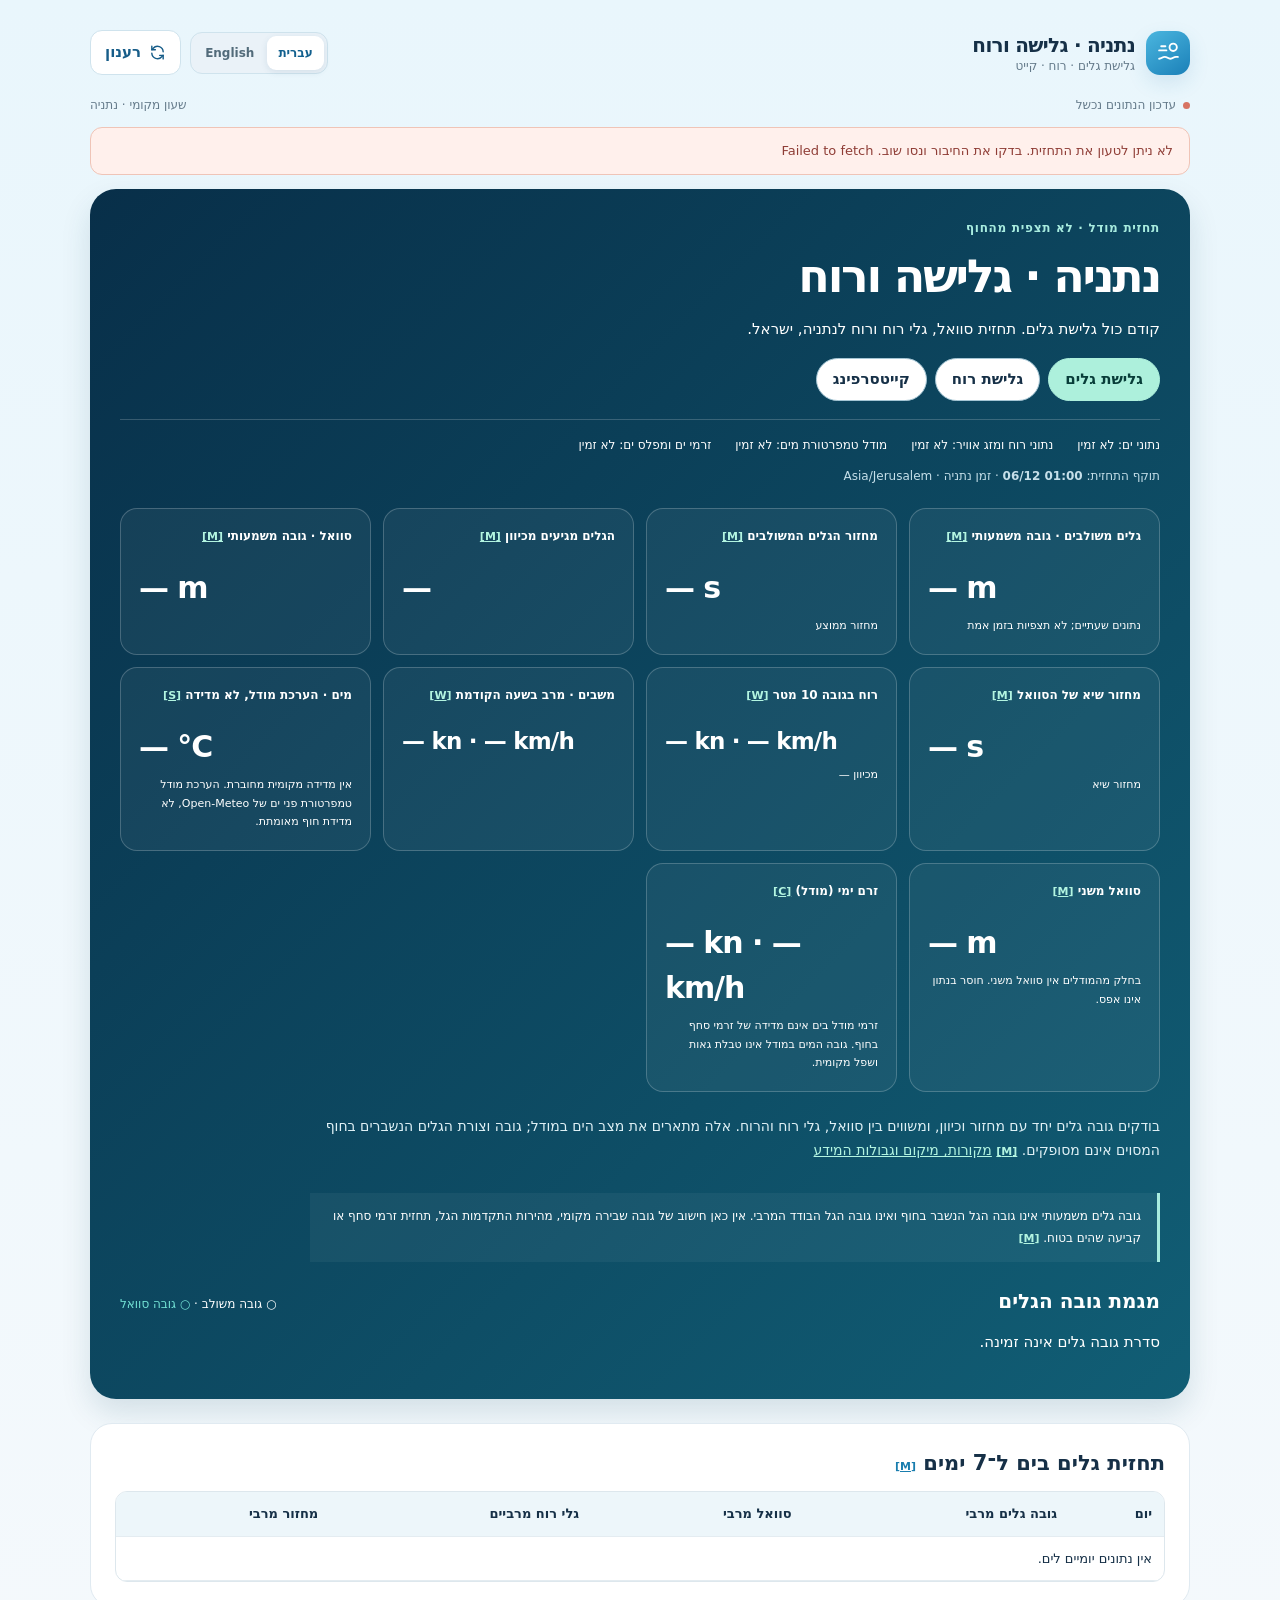
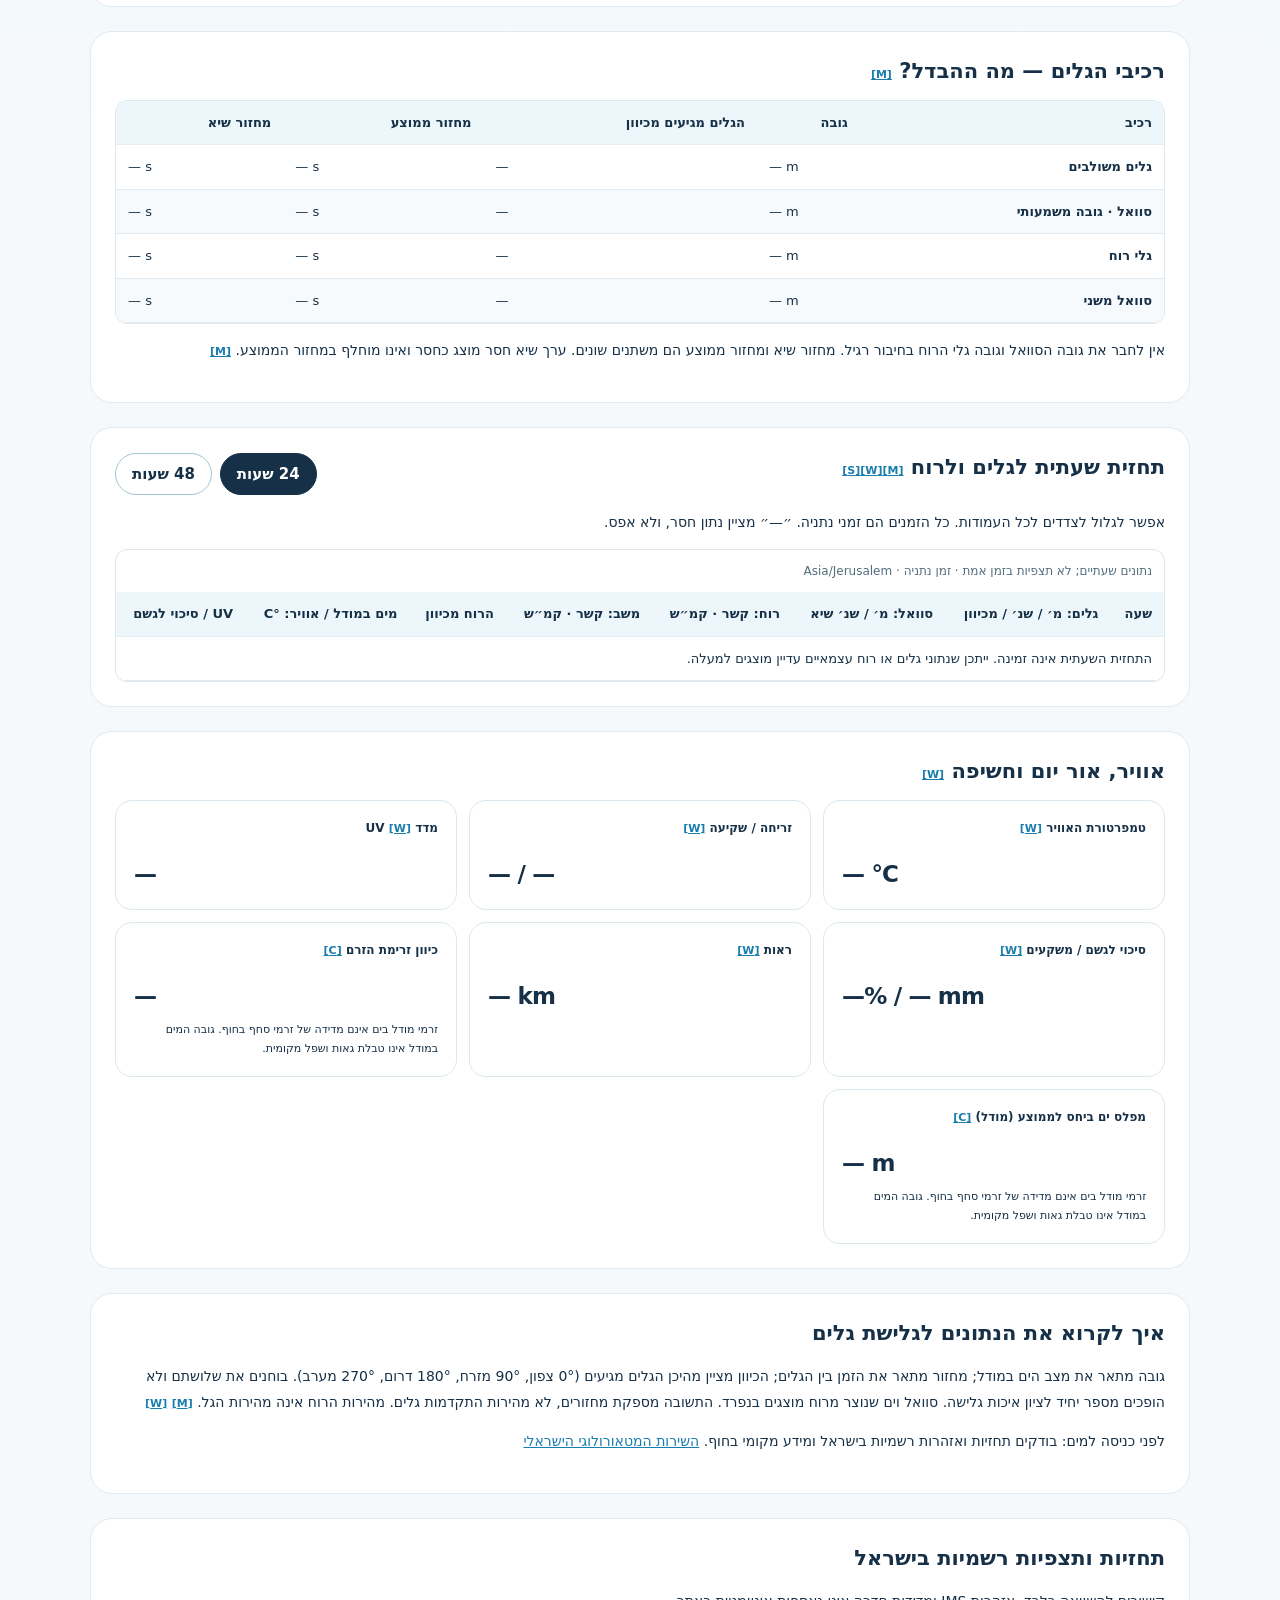
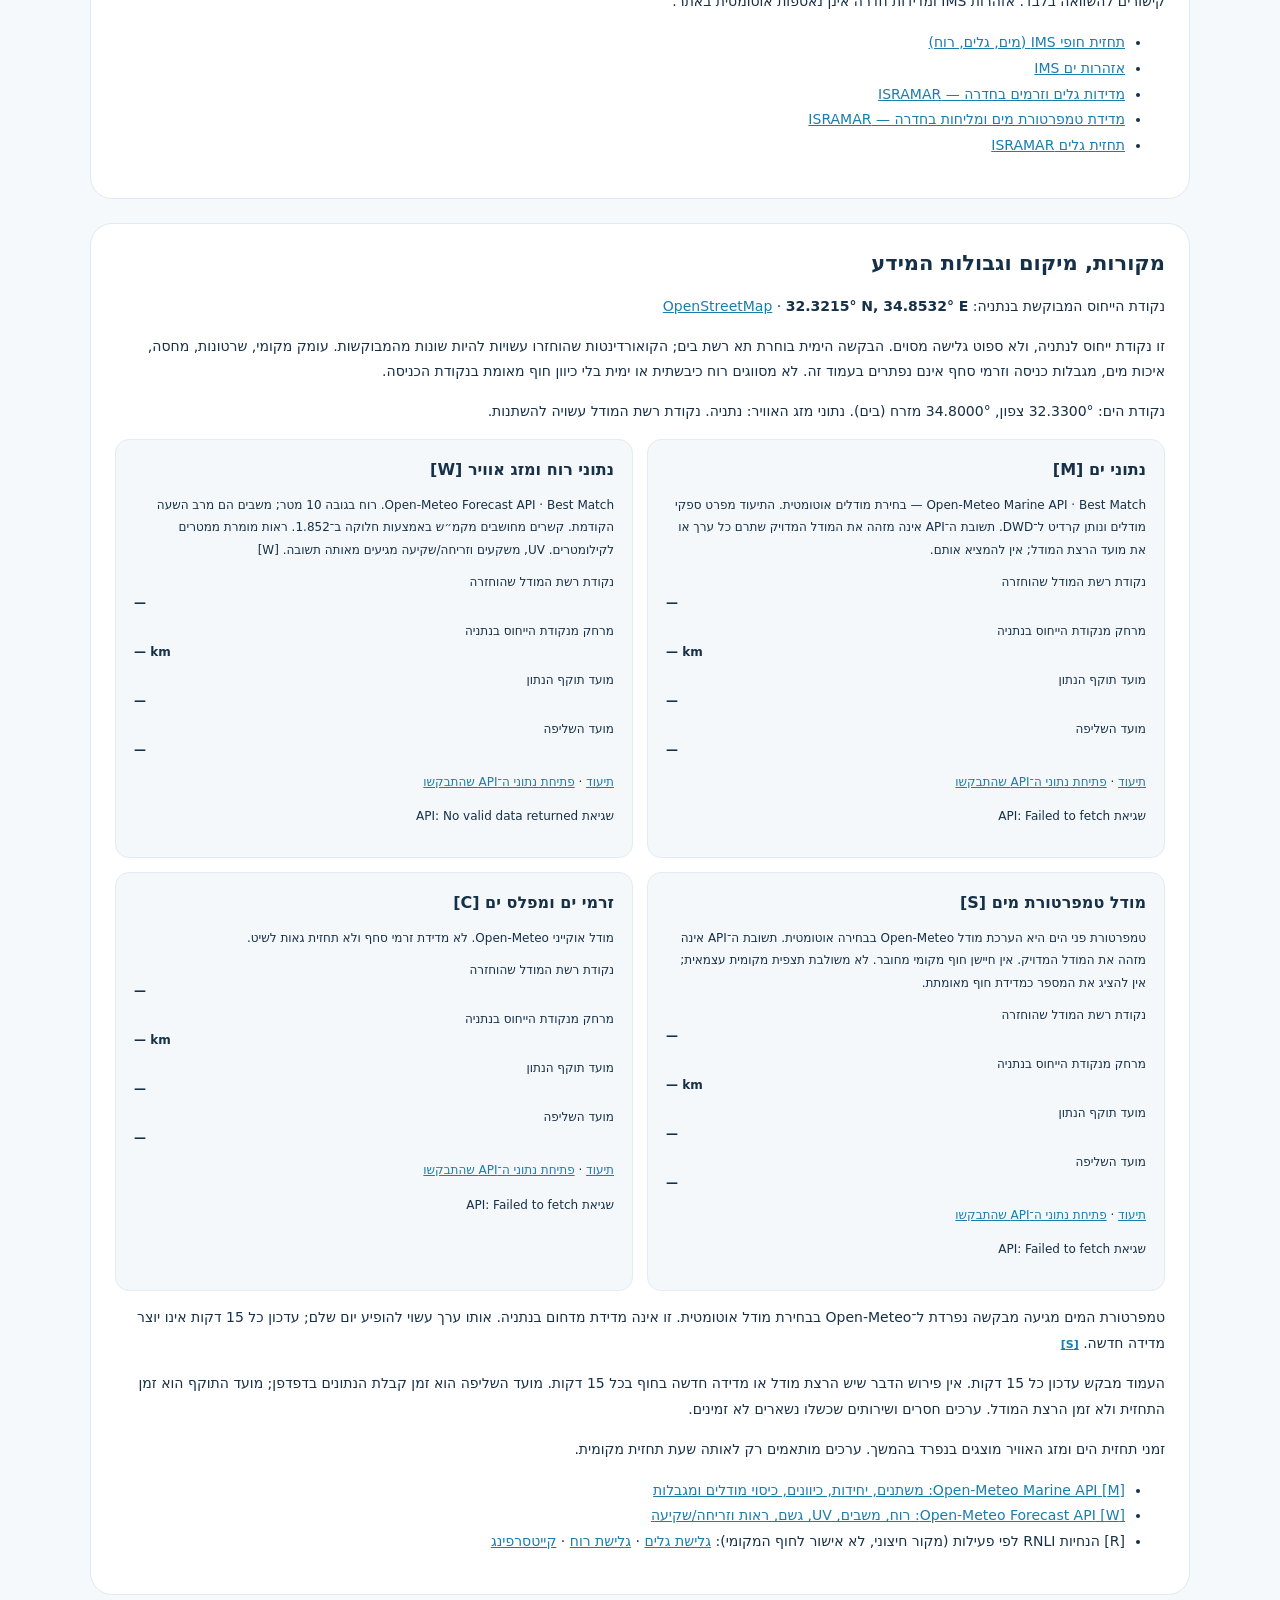
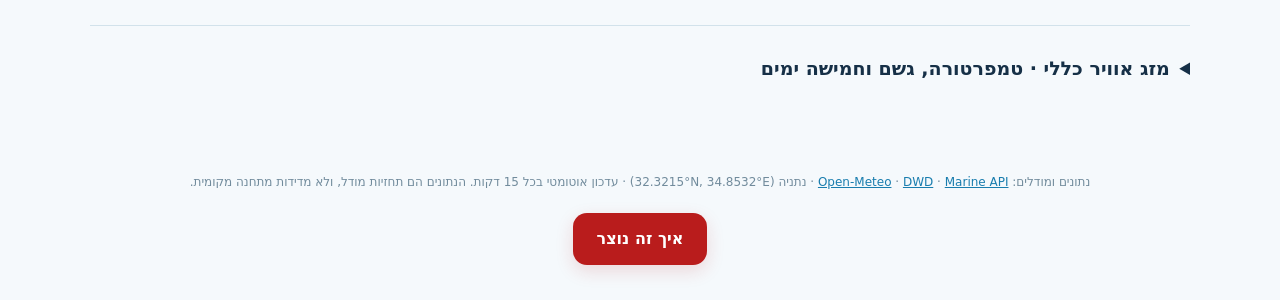
==== commit 8e81f31c: "Bump surf script cache version and add explicit DWD data credit" ====
--- a/index.html
+++ b/index.html
@@ -177,12 +177,14 @@
 
 </details>
 </main>
-<footer><span data-i18n="footerLead">נתונים ומודלים: </span><a href="https://open-meteo.com/" rel="noopener noreferrer" target="_blank">Open-Meteo</a> · <a href="https://open-meteo.com/en/docs/marine-weather-api" rel="noopener noreferrer" target="_blank">Marine API</a> · <span data-i18n="footerTail">נתניה (32.3215°N, 34.8532°E) · עדכון אוטומטי בכל 15 דקות. הנתונים הם תחזיות מודל, ולא מדידות מתחנה מקומית.</span><br/><a class="how-link" id="howLink" href="howto.html?lang=he" data-i18n="howMade">איך זה נוצר</a></footer>
+<footer><span data-i18n="footerLead">נתונים ומודלים: </span><a href="https://open-meteo.com/" rel="noopener noreferrer" target="_blank">Open-Meteo</a> · <a href="https://www.dwd.de/EN/Home/home_node.html" rel="noopener noreferrer" target="_blank">DWD</a> · <a href="https://open-meteo.com/en/docs/marine-weather-api" rel="noopener noreferrer" target="_blank">Marine API</a> · <span data-i18n="footerTail">נתניה (32.3215°N, 34.8532°E) · עדכון אוטומטי בכל 15 דקות. הנתונים הם תחזיות מודל, ולא מדידות מתחנה מקומית.</span><br/><a class="how-link" id="howLink" href="howto.html?lang=he" data-i18n="howMade">איך זה נוצר</a></footer>
 </div>
-<script src="sports.js?v=20261016-sst2"></script>
+<script src="sports.js?v=20261016-surf3"></script>
 <script>(() => {
   'use strict';
   const LAT = 32.3215, LON = 34.8532, TZ = 'Asia/Jerusalem';
+  // Forecast wind over Netanya; marine grid sample is approximately 5 km offshore.
+  const SEA_LAT = 32.33, SEA_LON = 34.80;
   const $ = id => document.getElementById(id);
   const I18N = {"he":{"brand":"מזג האוויר בנתניה","brandSub":"ישראל · חוף הים התיכון","refresh":"רענון","refreshAria":"רענון נתוני מזג האוויר","loading":"טוען תחזית…","localTZ":"שעון מקומי · נתניה","heroAria":"תנאי מזג האוויר כעת","heroEyebrow":"מזג האוויר כעת · נתניה","heroDate":"מזג האוויר היום","loadingShort":"טוען…","feelsEmpty":"טמפרטורה מורגשת --°","todayRangeEmpty":"מקס׳ --° · מינ׳ --°","sunCaption":"תחזית המבוססת על מודלים","metricsAria":"מדדים מטאורולוגיים","nowSection":"עכשיו בנתניה","hoursSection":"השעות הקרובות","daysSection":"תחזית ל־5 ימים","seaSection":"הים התיכון","metricsSubtitle":"נתונים חיוניים","hoursSubtitle":"טמפרטורה וגשם","daysSubtitle":"מינימום, מקסימום וגשם","seaSubtitle":"תחזית חופית · נתניה","metric_wind":"רוח","metric_humidity":"לחות יחסית","metric_pressure":"לחץ אטמוספרי","metric_uv":"מדד קרינה UV","metric_rainChance":"סיכוי לגשם","metric_precipTotal":"משקעים חזויים","metric_gust":"משבי רוח","metric_cloudCover":"עננות","windEmpty":"כיוון --","humidityNote":"בגובה 2 מטרים","pressureNote":"מותאם לגובה פני הים","uvEmpty":"מדד משוער","rainNote":"לשעה הנוכחית","precipNote":"סך החיזוי להיום, לא מדידה","gustNote":"הערכה לעכשיו","cloudNote":"כיסוי עננים","hoursAria":"תחזית לפי שעה","daysAria":"תחזית לחמישה ימים","seaAria":"תנאי הים","trendTitle":"מגמת מזג האוויר","tabsAria":"טווח התחזית","btn12":"12 שעות","btn24":"24 שעות","temperatureLegend":"טמפרטורה (°C)","rainLegend":"סיכוי לגשם (%)","tempChartAria":"גרף טמפרטורה לפי שעה","rainChartAria":"גרף הסתברות לגשם","hourlyTilesAria":"תחזית לפי שעה","seaName":"תנאי הים","seaLoading":"טוען נתוני הים…","loadingForecast":"טוען תחזית…","chartLoading":"טוען…","seaTempLabel":"טמפרטורת פני הים","waveLabel":"גובה גלים משמעותי","seaNote":"נתוני הים הם הערכות של תאי מודל הסמוכים לחוף. גובה הגלים המשמעותי אינו גובהו של כל גל. אין להשתמש בנתונים לצורך ניווט, קביעת בטיחות רחצה או התרעות סיכון.","footer":"נתונים ומודלים: Open-Meteo · Marine API · נתניה (32.3215°N, 34.8532°E) · עדכון אוטומטי כל 15 דקות. הנתונים הנוכחיים הם הערכות מודל, ולא מדידות מתחנה מקומית.","footerLead":"נתונים ומודלים: ","footerTail":"נתניה (32.3215°N, 34.8532°E) · עדכון אוטומטי בכל 15 דקות. הנתונים הם תחזיות מודל, ולא מדידות מתחנה מקומית.","statusUpdated":"התחזית עודכנה בהצלחה","updating":"מעדכן נתונים…","updateFailed":"עדכון הנתונים נכשל","parseFailed":"שגיאה בפענוח נתוני מזג האוויר: {detail}","apiFailed":"לא ניתן לטעון את התחזית. בדקו את החיבור ונסו שוב. {detail}","feelsFmt":"מרגיש כמו {temp}°C","highLow":"מקס׳ {hi}° · מינ׳ {lo}°","windFrom":"מכיוון {compass} · {deg}°","updatedModel":"המודל: {time} · שעה מקומית","seaModel":"מודל ימי · {time}","seaUnavailable":"נתוני הים אינם זמינים כרגע","now":"עכשיו","today":"היום","chanceTooltip":"{time} · סיכוי לגשם {pct}%","noData":"אין נתונים","uvLow":"נמוך","uvModerate":"בינוני","uvHigh":"גבוה","uvVeryHigh":"גבוה מאוד","uvExtreme":"קיצוני","variable":"תנאים משתנים"},"en":{"brand":"Netanya Weather","brandSub":"Israel · Mediterranean Coast","refresh":"Refresh","refreshAria":"Refresh weather conditions","loading":"Loading forecast…","localTZ":"Netanya local time","heroAria":"Current weather conditions","heroEyebrow":"Current conditions · Netanya","heroDate":"Today’s weather","loadingShort":"Loading…","feelsEmpty":"Feels like --°","todayRangeEmpty":"High --° · Low --°","sunCaption":"Model-based weather forecast","metricsAria":"Weather indicators","nowSection":"Now in Netanya","hoursSection":"Coming hours","daysSection":"5-day forecast","seaSection":"Mediterranean Sea","metricsSubtitle":"Essential metrics","hoursSubtitle":"Temperature and rain","daysSubtitle":"Lows, highs and rain","seaSubtitle":"Coastal forecast · Netanya","metric_wind":"Wind","metric_humidity":"Relative humidity","metric_pressure":"Air pressure","metric_uv":"UV index","metric_rainChance":"Rain probability","metric_precipTotal":"Forecast precipitation","metric_gust":"Wind gusts","metric_cloudCover":"Cloud cover","windEmpty":"Direction --","humidityNote":"At 2 m above ground","pressureNote":"Reduced to sea level","uvEmpty":"Estimated index","rainNote":"For current hour","precipNote":"Forecast total for today, not measured","gustNote":"Current estimate","cloudNote":"Cloud coverage","hoursAria":"Hourly forecast","daysAria":"Five-day forecast","seaAria":"Sea conditions","trendTitle":"Weather trends","tabsAria":"Forecast range","btn12":"12 hours","btn24":"24 hours","temperatureLegend":"Temperature (°C)","rainLegend":"Rain probability (%)","tempChartAria":"Hourly temperature chart","rainChartAria":"Hourly rain probability chart","hourlyTilesAria":"Hourly weather summary","seaName":"Sea conditions","seaLoading":"Loading marine forecast…","loadingForecast":"Loading forecast…","chartLoading":"Loading…","seaTempLabel":"Sea surface temperature","waveLabel":"Significant wave height","seaNote":"Marine data are estimates from model grid cells near the coast. Significant wave height does not represent the height of every wave. Do not use for navigation, swimming safety decisions, or hazard alerts.","footer":"Data and models: Open-Meteo · Marine API · Netanya (32.3215°N, 34.8532°E) · Automatic refresh every 15 minutes. Current values are model estimates, not local station measurements.","footerLead":"Data and models: ","footerTail":"Netanya (32.3215°N, 34.8532°E) · Auto-refresh every 15 minutes. Data are model forecasts, not readings from a local station.","statusUpdated":"Forecast updated successfully","updating":"Updating data…","updateFailed":"Update failed","parseFailed":"Unable to process weather data: {detail}","apiFailed":"Could not load the forecast. Check your connection and try again. {detail}","feelsFmt":"Feels like {temp}°C","highLow":"High {hi}° · Low {lo}°","windFrom":"From {compass} · {deg}°","updatedModel":"Model: {time} · local time","seaModel":"Marine model · {time}","seaUnavailable":"Marine data are currently unavailable","now":"Now","today":"Today","chanceTooltip":"{time} · {pct}% rain chance","noData":"No data","uvLow":"Low","uvModerate":"Moderate","uvHigh":"High","uvVeryHigh":"Very high","uvExtreme":"Extreme","variable":"Variable conditions"}};
   let lang = 'he';
@@ -243,7 +245,7 @@
     } finally { clearTimeout(timer); }
   }
   function weatherUrl() {
-    const p=new URLSearchParams({latitude:LAT,longitude:LON,timezone:TZ,forecast_days:'6',
+    const p=new URLSearchParams({latitude:LAT,longitude:LON,timezone:TZ,forecast_days:'7',
       current:'temperature_2m,apparent_temperature,relative_humidity_2m,pressure_msl,wind_speed_10m,wind_direction_10m,wind_gusts_10m,cloud_cover,weather_code,is_day',
       hourly:'temperature_2m,precipitation_probability,precipitation,weather_code,uv_index,wind_speed_10m,wind_direction_10m,wind_gusts_10m,visibility',
       daily:'temperature_2m_max,temperature_2m_min,weather_code,precipitation_sum,precipitation_probability_max,sunrise,sunset',
@@ -251,16 +253,23 @@
     return 'https://api.open-meteo.com/v1/forecast?'+p;
   }
   function seaUrl() {
-    const p=new URLSearchParams({latitude:LAT,longitude:LON,timezone:TZ,
+    const p=new URLSearchParams({latitude:SEA_LAT,longitude:SEA_LON,timezone:TZ,
       current:'wave_height',
-      hourly:'wave_height,wave_direction,wave_period,wave_peak_period,swell_wave_height,swell_wave_direction,swell_wave_period,swell_wave_peak_period,wind_wave_height,wind_wave_direction,wind_wave_period,wind_wave_peak_period',
-      cell_selection:'sea',forecast_days:'3'});
+      hourly:'wave_height,wave_direction,wave_period,wave_peak_period,swell_wave_height,swell_wave_direction,swell_wave_period,swell_wave_peak_period,wind_wave_height,wind_wave_direction,wind_wave_period,wind_wave_peak_period,secondary_swell_wave_height,secondary_swell_wave_direction,secondary_swell_wave_period',
+      daily:'wave_height_max,wave_period_max,swell_wave_height_max,swell_wave_period_max,wind_wave_height_max',
+      cell_selection:'sea',forecast_days:'7'});
     return 'https://marine-api.open-meteo.com/v1/marine?'+p;
   }
   function sstUrl() {
-    const p=new URLSearchParams({latitude:LAT,longitude:LON,timezone:TZ,
+    const p=new URLSearchParams({latitude:SEA_LAT,longitude:SEA_LON,timezone:TZ,
       current:'sea_surface_temperature',hourly:'sea_surface_temperature',
-      cell_selection:'sea',forecast_days:'3',models:'meteofrance_currents'});
+      cell_selection:'sea',forecast_days:'7'});
+    return 'https://marine-api.open-meteo.com/v1/marine?'+p;
+  }
+  function coastalUrl() {
+    const p=new URLSearchParams({latitude:SEA_LAT,longitude:SEA_LON,timezone:TZ,
+      hourly:'ocean_current_velocity,ocean_current_direction,sea_level_height_msl',
+      cell_selection:'sea',forecast_days:'7'});
     return 'https://marine-api.open-meteo.com/v1/marine?'+p;
   }
   function renderWeather(data) {
@@ -316,16 +325,17 @@
   async function update() {
     if(loading) return; loading=true; lastUpdateAt=Date.now();
     $('refreshBtn').disabled=true; setStatus('updating');
-    window.SurfDashboard?.setUrls(weatherUrl(),seaUrl(),sstUrl());
+    window.SurfDashboard?.setUrls(weatherUrl(),seaUrl(),sstUrl(),coastalUrl());
     window.SurfDashboard?.loading();
     $('errorBox').classList.remove('show');lastErrorKey=null;
-    const [weather,marine,sst]=await Promise.allSettled([fetchJson(weatherUrl()),fetchJson(seaUrl()),fetchJson(sstUrl())]);
+    const [weather,marine,sst,coastal]=await Promise.allSettled([fetchJson(weatherUrl()),fetchJson(seaUrl()),fetchJson(sstUrl()),fetchJson(coastalUrl())]);
     if(weather.status==='fulfilled'){
       try { renderWeather(weather.value); setStatus('statusUpdated'); window.SurfDashboard?.result('weather',weather.value); }
       catch(e) { showError('parseFailed',e.message); window.SurfDashboard?.result('weather',null); }
     } else { showError('apiFailed',weather.reason?.message||''); window.SurfDashboard?.result('weather',null); }
-    window.SurfDashboard?.result('marine',marine.status==='fulfilled'?marine.value:null);
-    window.SurfDashboard?.result('sst',sst.status==='fulfilled'?sst.value:null);
+    window.SurfDashboard?.result('marine',marine.status==='fulfilled'?marine.value:null,marine.status==='rejected'?(marine.reason?.message||'Network error'):'');
+    window.SurfDashboard?.result('sst',sst.status==='fulfilled'?sst.value:null,sst.status==='rejected'?(sst.reason?.message||'Network error'):'');
+    window.SurfDashboard?.result('coastal',coastal.status==='fulfilled'?coastal.value:null,coastal.status==='rejected'?(coastal.reason?.message||'Network error'):'');
     renderMarine(); $('refreshBtn').disabled=false;loading=false;
   }
   $('btn12').addEventListener('click',()=>setHours(12));
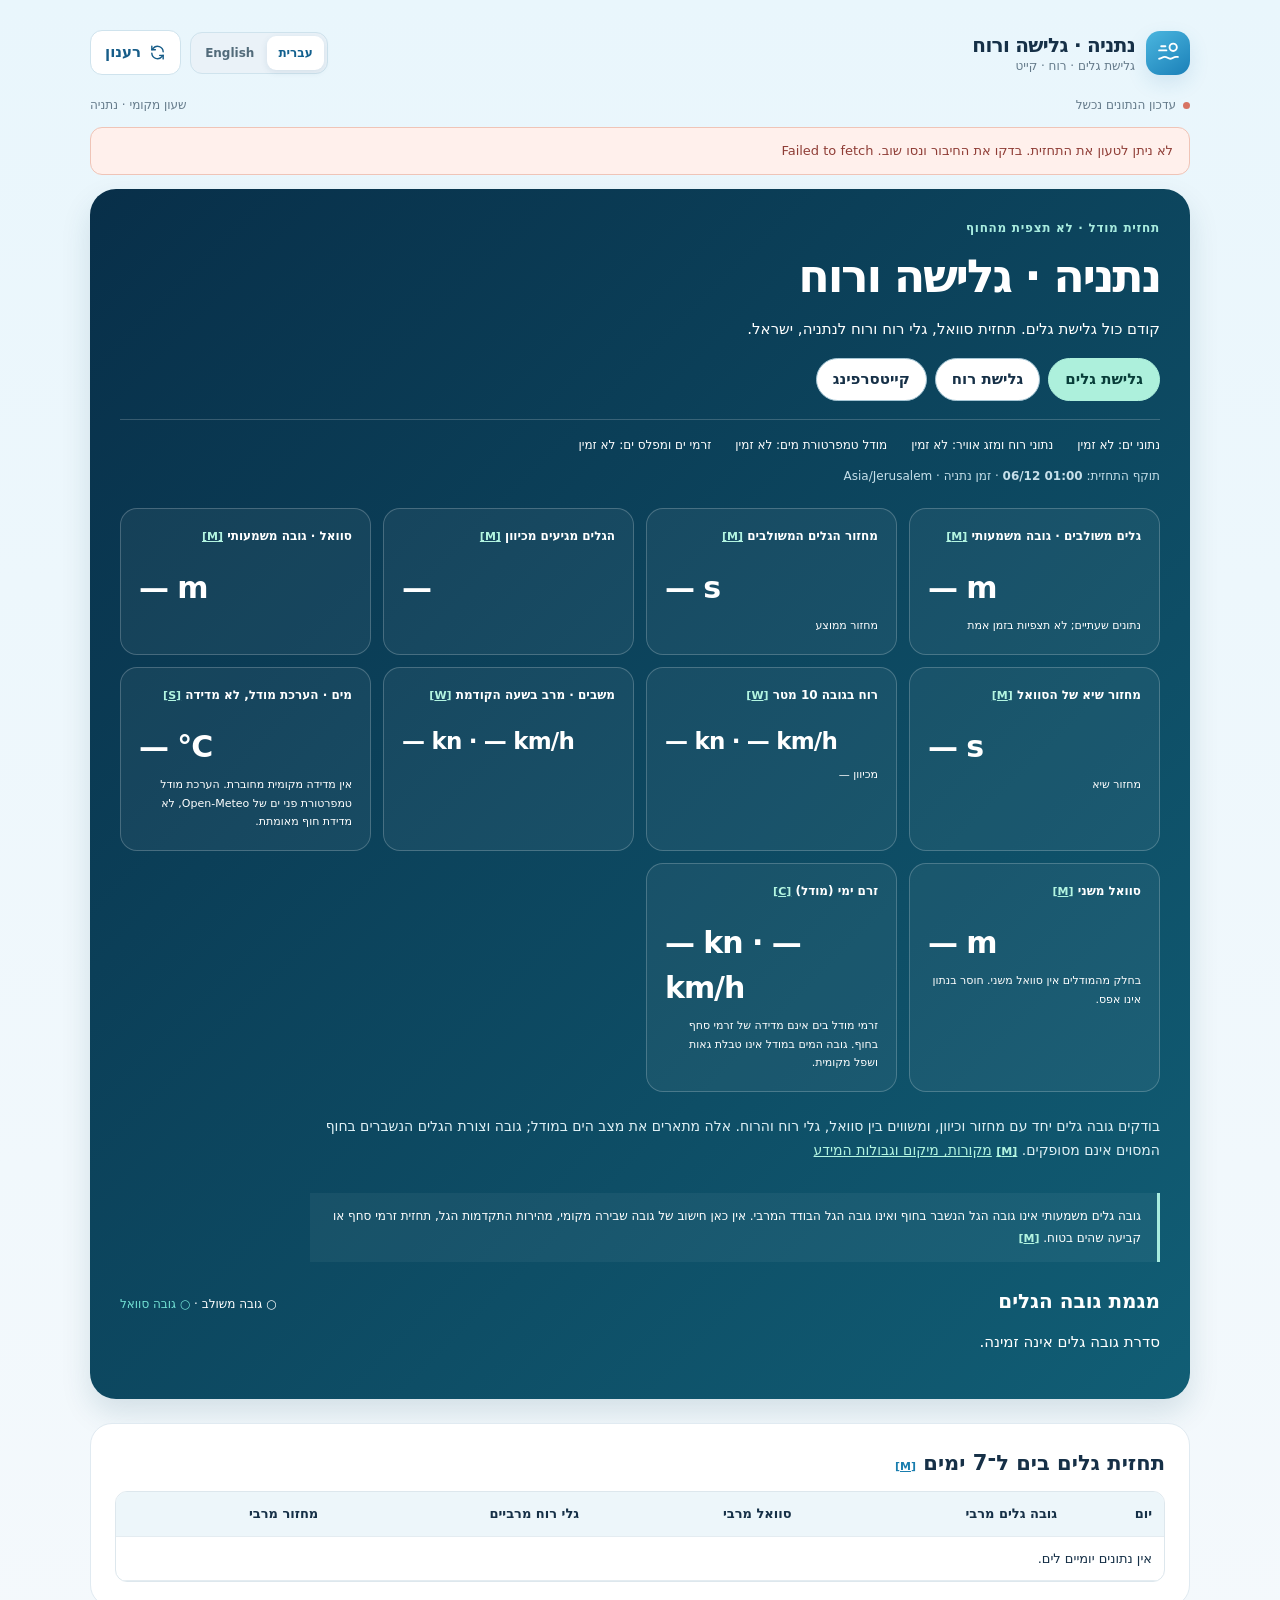
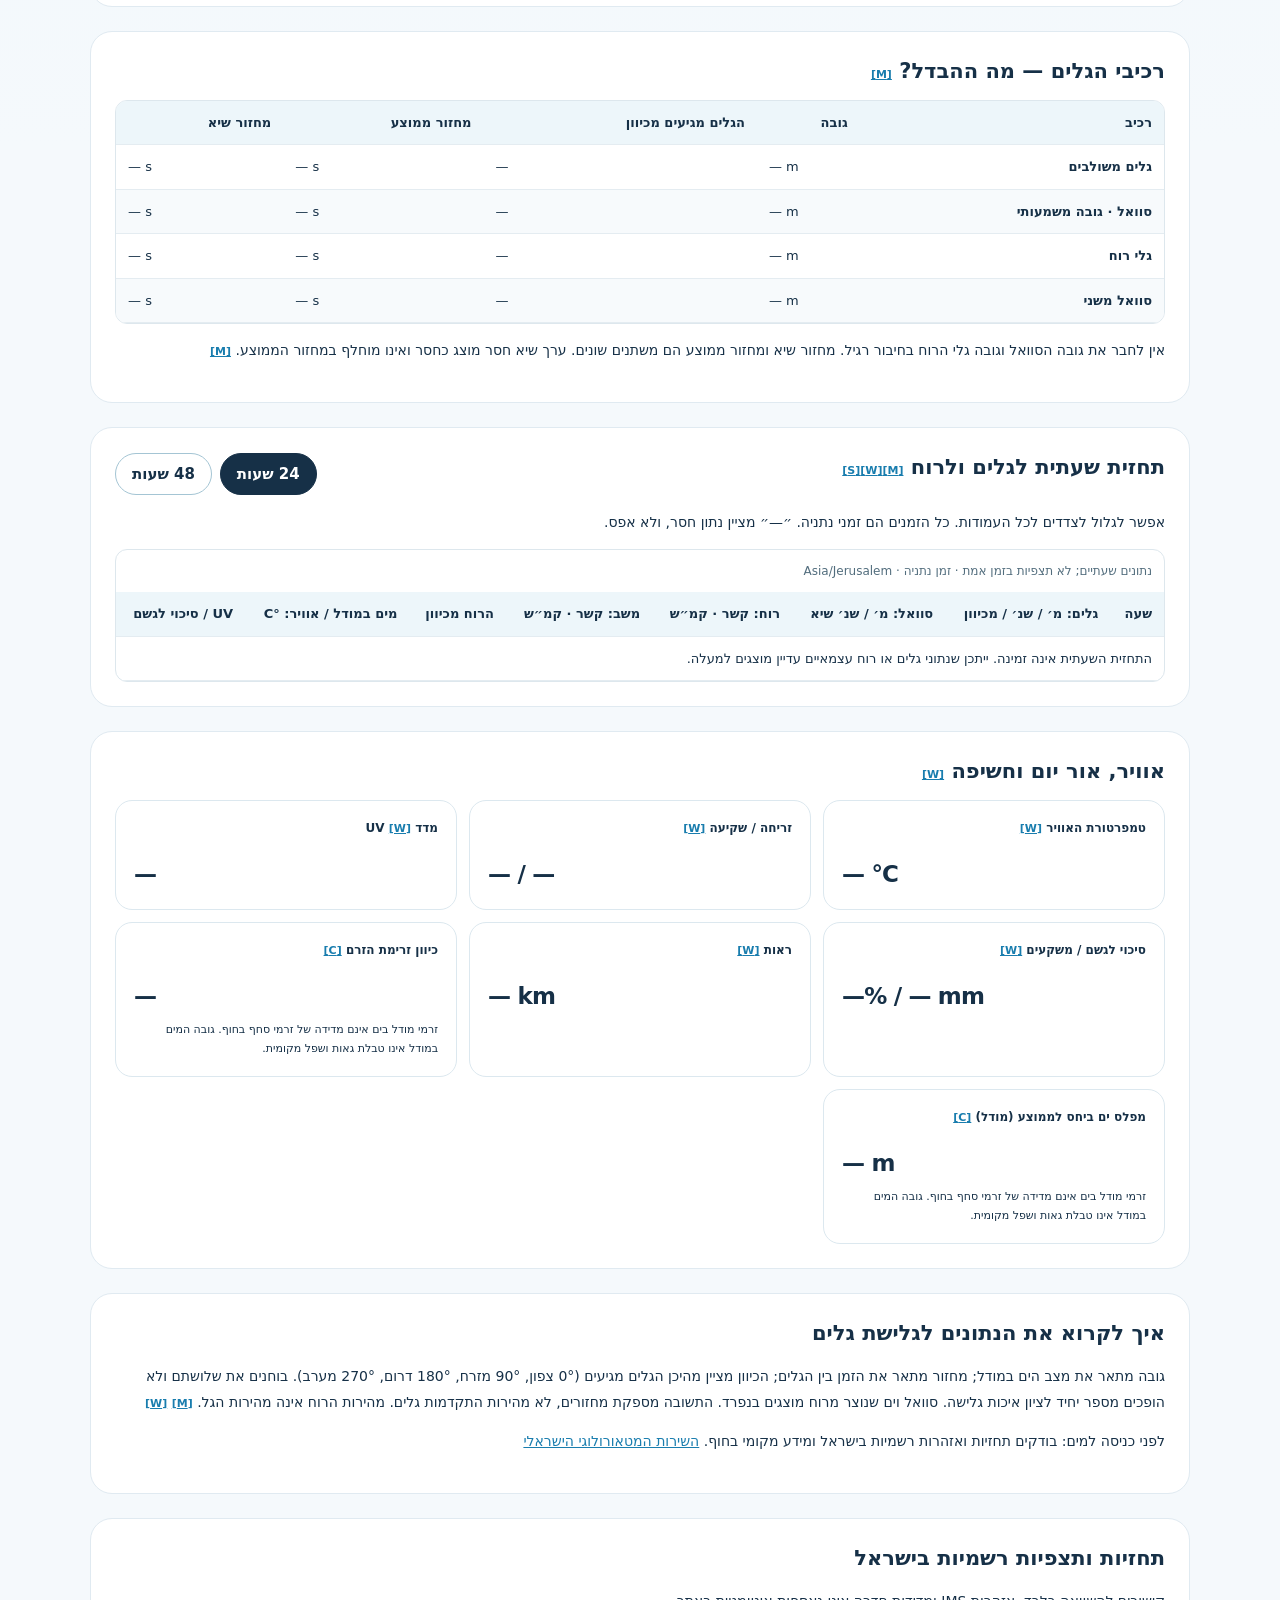
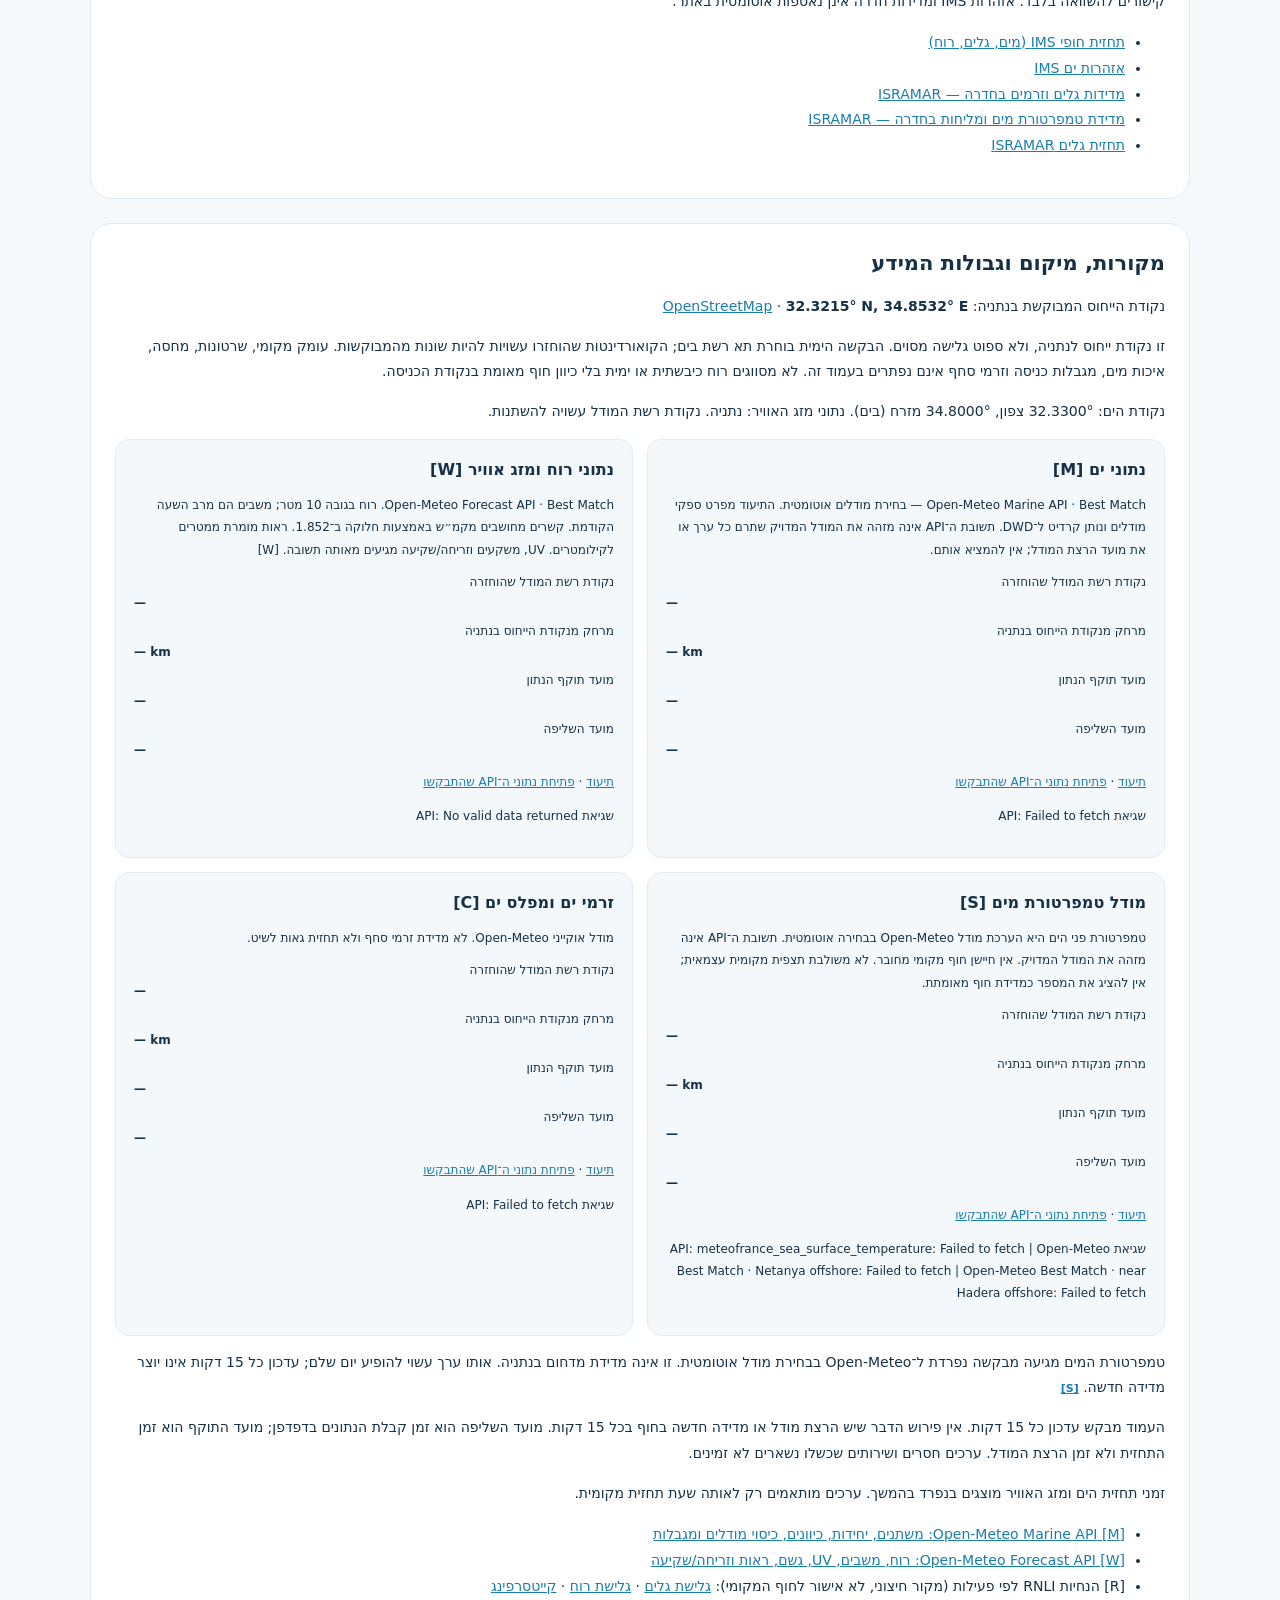
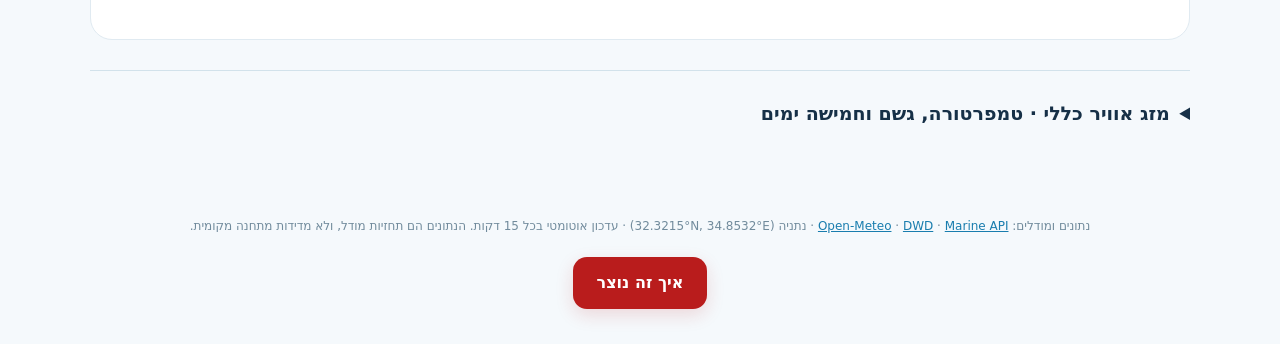
==== commit d6db21ad: "Fix water-temperature source using dedicated Météo-France SST plus controlled fallbacks" ====
--- a/index.html
+++ b/index.html
@@ -179,7 +179,7 @@
 </main>
 <footer><span data-i18n="footerLead">נתונים ומודלים: </span><a href="https://open-meteo.com/" rel="noopener noreferrer" target="_blank">Open-Meteo</a> · <a href="https://www.dwd.de/EN/Home/home_node.html" rel="noopener noreferrer" target="_blank">DWD</a> · <a href="https://open-meteo.com/en/docs/marine-weather-api" rel="noopener noreferrer" target="_blank">Marine API</a> · <span data-i18n="footerTail">נתניה (32.3215°N, 34.8532°E) · עדכון אוטומטי בכל 15 דקות. הנתונים הם תחזיות מודל, ולא מדידות מתחנה מקומית.</span><br/><a class="how-link" id="howLink" href="howto.html?lang=he" data-i18n="howMade">איך זה נוצר</a></footer>
 </div>
-<script src="sports.js?v=20261016-surf3"></script>
+<script src="sports.js?v=20261016-sstfix4"></script>
 <script>(() => {
   'use strict';
   const LAT = 32.3215, LON = 34.8532, TZ = 'Asia/Jerusalem';
@@ -260,11 +260,36 @@
       cell_selection:'sea',forecast_days:'7'});
     return 'https://marine-api.open-meteo.com/v1/marine?'+p;
   }
-  function sstUrl() {
-    const p=new URLSearchParams({latitude:SEA_LAT,longitude:SEA_LON,timezone:TZ,
+  // Request SST independently. The older "meteofrance_currents" model contains currents,
+  // not SST. The dedicated Météo-France SST product is tried first and Best Match second.
+  // A third attempt tries a different offshore grid near Hadera, still MODEL data.
+  function sstUrl(model='meteofrance_sea_surface_temperature',lat=SEA_LAT,lon=SEA_LON) {
+    const p=new URLSearchParams({latitude:lat,longitude:lon,timezone:TZ,
       current:'sea_surface_temperature',hourly:'sea_surface_temperature',
-      cell_selection:'sea',forecast_days:'7'});
+      cell_selection:'sea',forecast_days:'3',past_days:'1'});
+    if(model)p.set('models',model);
     return 'https://marine-api.open-meteo.com/v1/marine?'+p;
+  }
+  function hasSstValue(data){
+    const isTemp=v=>typeof v==='number'&&Number.isFinite(v)&&v>=-2&&v<=45;
+    return isTemp(data?.current?.sea_surface_temperature) ||
+      (Array.isArray(data?.hourly?.sea_surface_temperature)&&data.hourly.sea_surface_temperature.some(isTemp));
+  }
+  async function fetchSstWithFallback(){
+    const attempts=[
+      {url:sstUrl(),label:'meteofrance_sea_surface_temperature'},
+      {url:sstUrl(''),label:'Open-Meteo Best Match · Netanya offshore'},
+      {url:sstUrl('',32.43,34.80),label:'Open-Meteo Best Match · near Hadera offshore'}
+    ];
+    const errors=[];
+    for(const attempt of attempts){
+      try {
+        const data=await fetchJson(attempt.url);
+        if(hasSstValue(data))return {data,url:attempt.url,label:attempt.label,error:''};
+        errors.push(attempt.label+': no numeric sea_surface_temperature values');
+      }catch(err){errors.push(attempt.label+': '+(err?.message||String(err)));}
+    }
+    return {data:null,url:attempts[0].url,label:'',error:errors.join(' | ')};
   }
   function coastalUrl() {
     const p=new URLSearchParams({latitude:SEA_LAT,longitude:SEA_LON,timezone:TZ,
@@ -328,13 +353,16 @@
     window.SurfDashboard?.setUrls(weatherUrl(),seaUrl(),sstUrl(),coastalUrl());
     window.SurfDashboard?.loading();
     $('errorBox').classList.remove('show');lastErrorKey=null;
-    const [weather,marine,sst,coastal]=await Promise.allSettled([fetchJson(weatherUrl()),fetchJson(seaUrl()),fetchJson(sstUrl()),fetchJson(coastalUrl())]);
+    const [weather,marine,sst,coastal]=await Promise.allSettled([fetchJson(weatherUrl()),fetchJson(seaUrl()),fetchSstWithFallback(),fetchJson(coastalUrl())]);
     if(weather.status==='fulfilled'){
       try { renderWeather(weather.value); setStatus('statusUpdated'); window.SurfDashboard?.result('weather',weather.value); }
       catch(e) { showError('parseFailed',e.message); window.SurfDashboard?.result('weather',null); }
     } else { showError('apiFailed',weather.reason?.message||''); window.SurfDashboard?.result('weather',null); }
     window.SurfDashboard?.result('marine',marine.status==='fulfilled'?marine.value:null,marine.status==='rejected'?(marine.reason?.message||'Network error'):'');
-    window.SurfDashboard?.result('sst',sst.status==='fulfilled'?sst.value:null,sst.status==='rejected'?(sst.reason?.message||'Network error'):'');
+    const chosenSst=sst.status==='fulfilled'?sst.value:null;
+    window.SurfDashboard?.setUrls(weatherUrl(),seaUrl(),chosenSst?.url||sstUrl(),coastalUrl());
+    window.SurfDashboard?.setSstProvenance?.(chosenSst?.label||'');
+    window.SurfDashboard?.result('sst',chosenSst?.data||null,chosenSst?.error||(sst.status==='rejected'?sst.reason?.message||'Network error':'No SST forecast available'));
     window.SurfDashboard?.result('coastal',coastal.status==='fulfilled'?coastal.value:null,coastal.status==='rejected'?(coastal.reason?.message||'Network error'):'');
     renderMarine(); $('refreshBtn').disabled=false;loading=false;
   }
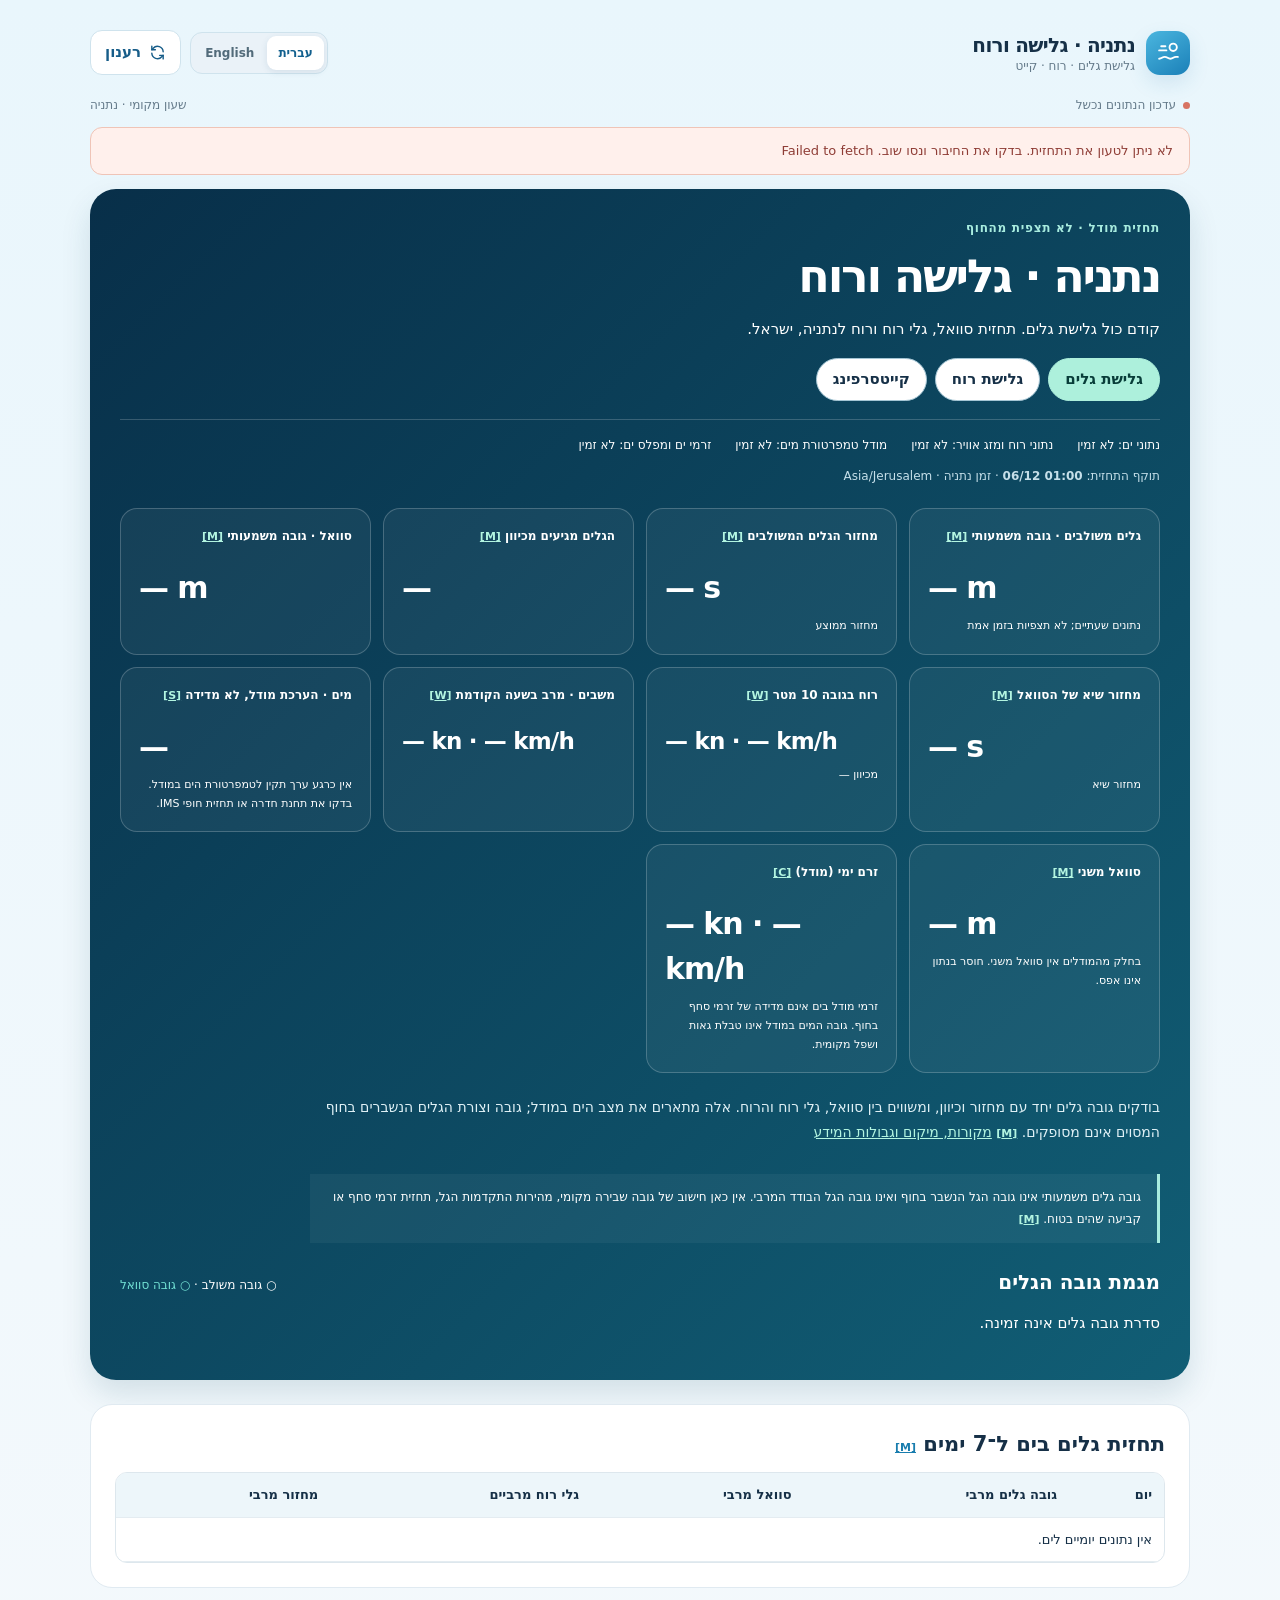
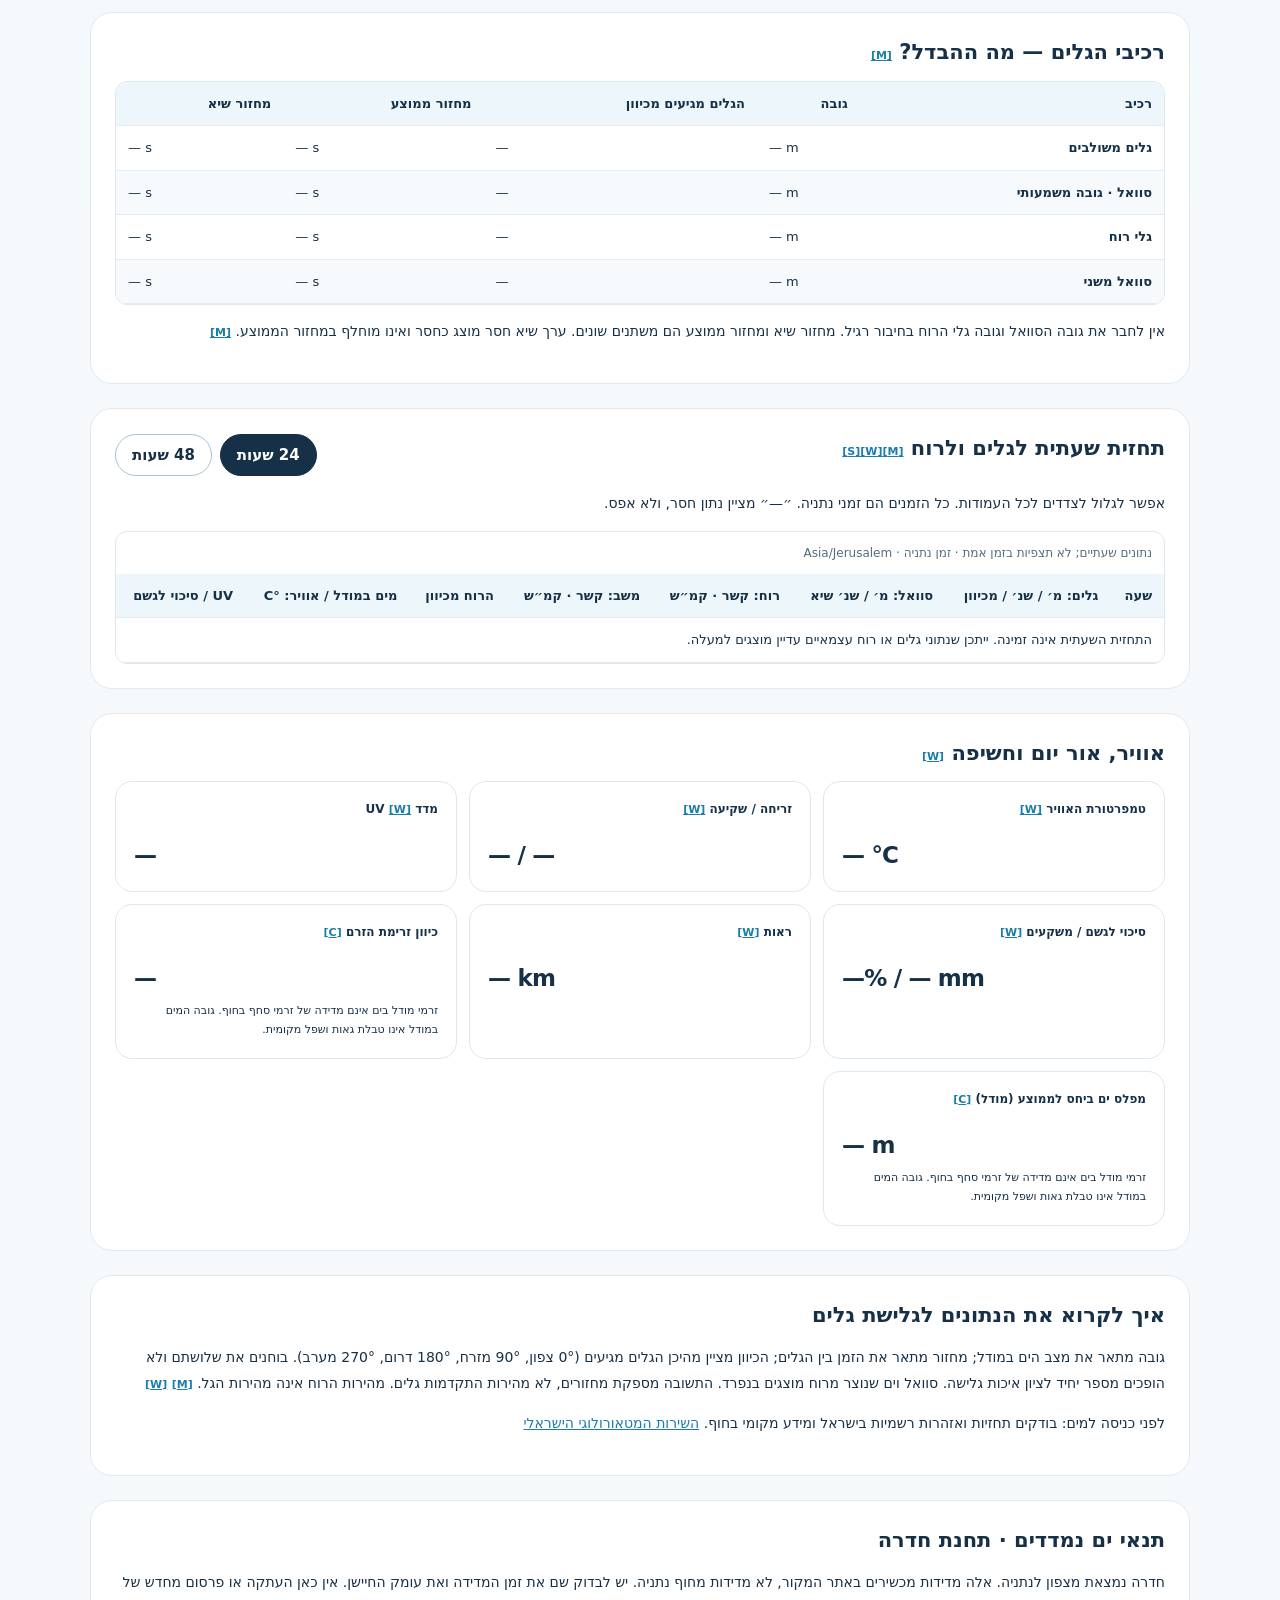
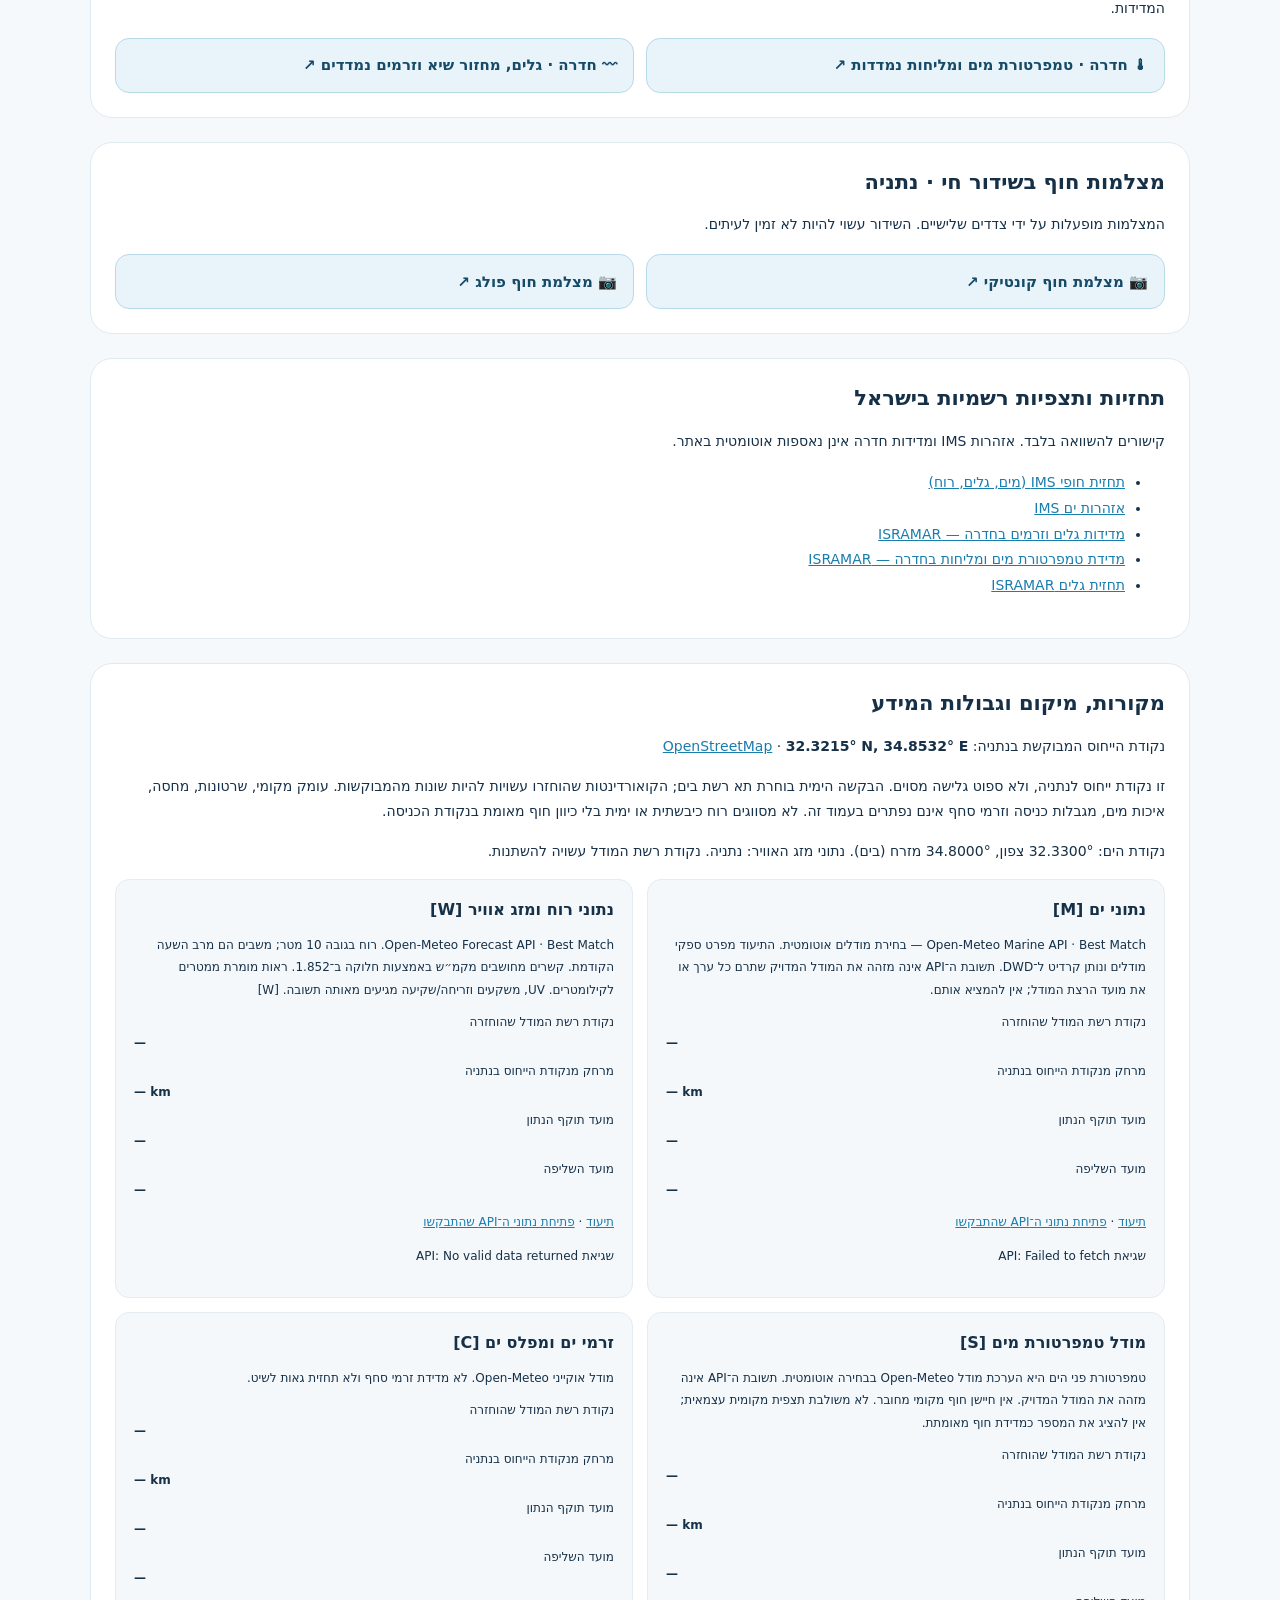
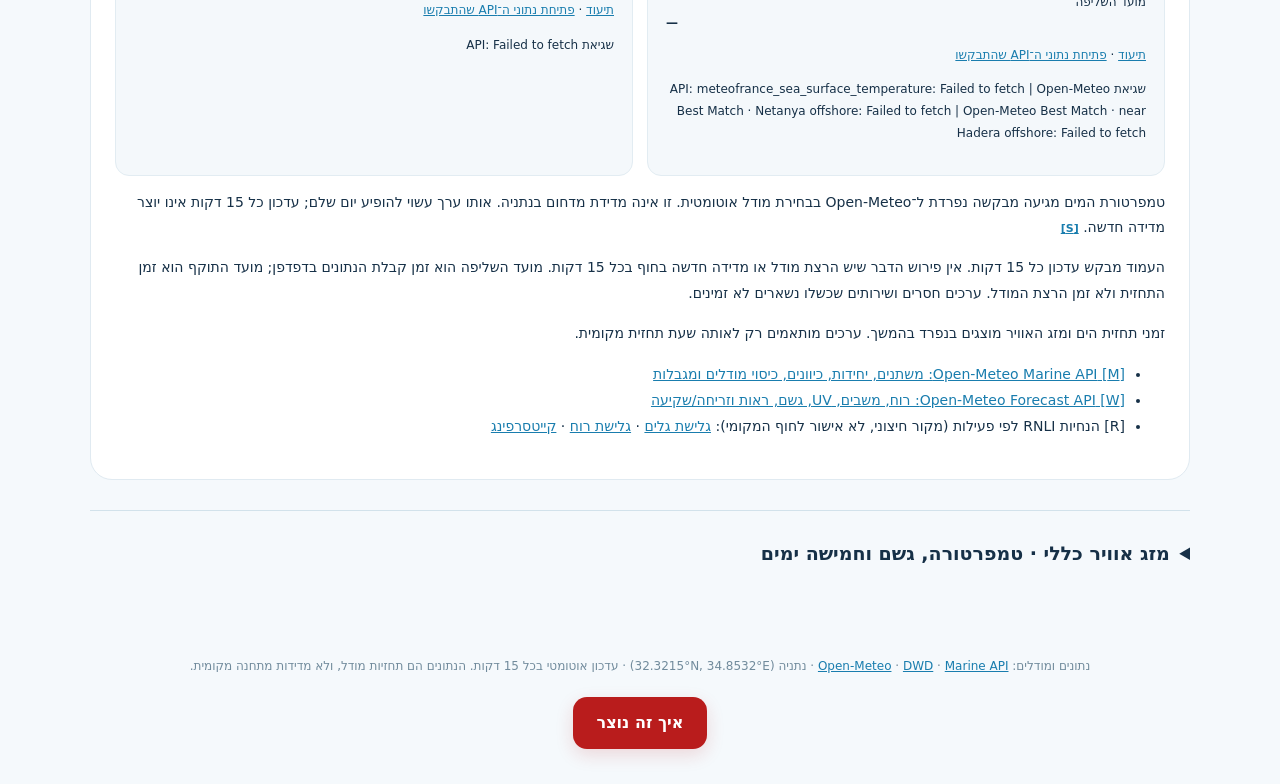
==== commit b6a1ff1a: "Validate only near-current SST data and refresh surf/camera assets" ====
--- a/index.html
+++ b/index.html
@@ -128,7 +128,7 @@
     .how-link:hover { background:#991b1b; }
     .how-link:focus-visible { outline:3px solid #163047; outline-offset:4px; }
 </style>
-<link rel="stylesheet" href="sports.css?v=20261016-sst2"/>
+<link rel="stylesheet" href="sports.css?v=20261016-hadera6"/>
 </head>
 <body>
 <div class="wrap">
@@ -179,7 +179,7 @@
 </main>
 <footer><span data-i18n="footerLead">נתונים ומודלים: </span><a href="https://open-meteo.com/" rel="noopener noreferrer" target="_blank">Open-Meteo</a> · <a href="https://www.dwd.de/EN/Home/home_node.html" rel="noopener noreferrer" target="_blank">DWD</a> · <a href="https://open-meteo.com/en/docs/marine-weather-api" rel="noopener noreferrer" target="_blank">Marine API</a> · <span data-i18n="footerTail">נתניה (32.3215°N, 34.8532°E) · עדכון אוטומטי בכל 15 דקות. הנתונים הם תחזיות מודל, ולא מדידות מתחנה מקומית.</span><br/><a class="how-link" id="howLink" href="howto.html?lang=he" data-i18n="howMade">איך זה נוצר</a></footer>
 </div>
-<script src="sports.js?v=20261016-sstfix4"></script>
+<script src="sports.js?v=20261016-hadera6"></script>
 <script>(() => {
   'use strict';
   const LAT = 32.3215, LON = 34.8532, TZ = 'Asia/Jerusalem';
@@ -271,9 +271,19 @@
     return 'https://marine-api.open-meteo.com/v1/marine?'+p;
   }
   function hasSstValue(data){
+    // A non-null forecast next week must not be presented as today's SST.
     const isTemp=v=>typeof v==='number'&&Number.isFinite(v)&&v>=-2&&v<=45;
-    return isTemp(data?.current?.sea_surface_temperature) ||
-      (Array.isArray(data?.hourly?.sea_surface_temperature)&&data.hourly.sea_surface_temperature.some(isTemp));
+    const parts=new Intl.DateTimeFormat('en-CA',{timeZone:TZ,
+      year:'numeric',month:'2-digit',day:'2-digit',hour:'2-digit',hourCycle:'h23'}).formatToParts(new Date());
+    const p=Object.fromEntries(parts.map(x=>[x.type,x.value]));
+    const target=Date.parse(p.year+'-'+p.month+'-'+p.day+'T'+p.hour+':00:00Z');
+    function near(time){
+      return typeof time==='string'&&/^\d{4}-\d{2}-\d{2}T\d{2}:\d{2}/.test(time) &&
+        Math.abs(Date.parse(time+':00Z')-target)<=12*3600000;
+    }
+    if(isTemp(data?.current?.sea_surface_temperature)&&near(data?.current?.time))return true;
+    const ts=data?.hourly?.time||[],temps=data?.hourly?.sea_surface_temperature||[];
+    return ts.some((time,i)=>near(time)&&isTemp(temps[i]));
   }
   async function fetchSstWithFallback(){
     const attempts=[
--- a/sports.css
+++ b/sports.css
@@ -1,3 +1,8 @@
 .surf-hero{background:linear-gradient(135deg,#082f49,#115e75);color:#fff;padding:30px;border-radius:26px;margin:0 0 24px;box-shadow:0 14px 30px #0b405822}.surf-kicker{font-size:12px;letter-spacing:.06em;font-weight:750;color:#a8ecdf}.surf-hero h1{font-size:clamp(29px,5vw,46px);margin:12px 0 10px;line-height:1.18}.surf-hero>p{max-width:850px}.surf-sport-tabs,.surf-hour-tabs{display:flex;flex-wrap:wrap;gap:8px;margin:18px 0}.surf-sport-tabs button,.surf-hour-tabs button{border:1px solid #a4c5d4;border-radius:999px;padding:9px 16px;background:#fff;color:#163047;cursor:pointer;font-weight:750;min-height:42px}.surf-sport-tabs button[aria-pressed=true]{background:#adf0dc;color:#083d39;border-color:#adf0dc}.surf-hour-tabs button[aria-pressed=true]{background:#163047;color:white;border-color:#163047}.surf-guide{min-height:65px;font-size:14px;line-height:1.75;color:#e0f1f6}.surf-hero a{color:#b3f5e1}.surf-service-status{display:flex;flex-wrap:wrap;gap:8px 24px;font-size:12px;border-top:1px solid #ffffff30;padding-top:16px}.surf-time{font-size:12px;color:#c5dfe9;line-height:1.7}.surf-metrics{display:grid;grid-template-columns:repeat(4,minmax(0,1fr));gap:12px;margin:22px 0}.surf-metric{min-width:0;padding:18px;border:1px solid #dce8ef;background:#fff;color:#163047;border-radius:17px}.surf-hero .surf-metric{background:#ffffff0d;color:#fff;border-color:#ffffff35}.surf-label{font-size:12px;line-height:1.6;min-height:38px;font-weight:650}.surf-value{font-size:clamp(21px,3vw,30px);font-weight:800;letter-spacing:-.035em;text-align:start;overflow-wrap:anywhere;unicode-bidi:isolate}.surf-note{font-size:11px;line-height:1.7;margin-top:7px}.surf-source-ref{font-size:11px;font-weight:650;white-space:nowrap}.surf-caveat,.surf-footnote{font-size:12px;line-height:1.8}.surf-caveat{padding:13px 16px;border-inline-start:3px solid #a8ecdf;background:#ffffff0c}.surf-chart-head{display:flex;justify-content:space-between;gap:12px;align-items:baseline;flex-wrap:wrap;margin-top:24px}.surf-chart-head h2{font-size:20px;margin:0}.surf-chart-head>span{font-size:12px}.swell-legend{color:#72e1d4}.surf-chart{display:block;width:100%;height:auto;margin-top:8px;direction:ltr}.surf-section{margin:24px 0;background:#fff;border:1px solid #e0eaf1;border-radius:22px;padding:24px}.surf-section h2{margin:0 0 12px;font-size:21px;line-height:1.5}.surf-section h3{font-size:16px;margin:0 0 8px}.surf-section p,.surf-section li{font-size:14px;line-height:1.85}.surf-table-wrap{overflow-x:auto;max-width:100%;border:1px solid #dde7ed;border-radius:12px;scrollbar-width:thin}.surf-table{width:100%;border-collapse:collapse;font-size:13px;min-width:640px}.surf-table caption{text-align:start;padding:12px;font-size:12px;color:#526d7d}.surf-table th,.surf-table td{text-align:start;padding:12px;border-bottom:1px solid #e4ecf1;white-space:nowrap}.surf-table thead th{background:#edf6fa;font-weight:750}.surf-table tbody th{font-weight:650}.surf-table tbody tr:nth-child(even){background:#f7fafc}.surf-hourly{min-width:1000px}.surf-hour-head{display:flex;justify-content:space-between;align-items:center;gap:10px;flex-wrap:wrap}.surf-hour-tabs{margin:0}.surf-extras{display:grid;grid-template-columns:repeat(3,minmax(0,1fr));gap:12px}.surf-extras .surf-value{font-size:23px}.surf-source-grid{display:grid;grid-template-columns:1fr 1fr;gap:14px}.surf-source-card{background:#f4f8fb;border:1px solid #e2ecf2;border-radius:14px;padding:18px;min-width:0}.surf-source-card p{font-size:12px}.surf-source-card dl{font-size:12px}.surf-source-card dl>div{margin:10px 0}.surf-source-card dd{margin:3px 0;font-weight:700;unicode-bidi:isolate}.surf-sources a{overflow-wrap:anywhere}.weather-details{margin:30px 0;border-top:1px solid #d2e2eb;padding-top:16px}.weather-details>summary{cursor:pointer;font-size:19px;font-weight:750;padding:12px 0;margin-bottom:18px}.weather-details .big-temp{font-size:68px}.weather-details .hero h2{font-size:28px;margin:0 0 16px}.surf-sport-tabs button:focus-visible,.surf-hour-tabs button:focus-visible,.surf-table-wrap:focus-visible,.weather-details>summary:focus-visible{outline:3px solid #e6903f;outline-offset:3px}@media(max-width:760px){.surf-metrics{grid-template-columns:repeat(2,minmax(0,1fr))}.surf-source-grid{grid-template-columns:1fr}.surf-extras{grid-template-columns:repeat(2,minmax(0,1fr))}.surf-hero,.surf-section{padding:20px}.surf-value{font-size:25px}.surf-extras .surf-value{font-size:20px}}@media(max-width:380px){.surf-metric{padding:13px}.surf-hero,.surf-section{padding:15px}.surf-value{font-size:22px}.surf-sport-tabs button{padding:8px 10px}}
 
 #surfWind,#surfGust{font-size:23px;line-height:1.55}.weather-details #wind,.weather-details #gust{font-size:21px;white-space:normal;overflow-wrap:anywhere}.surf-source-grid>article:last-child:nth-child(odd){grid-column:1/-1}
+
+/* Hadera instrument observations and Netanya live camera links */
+.surf-observation-links{display:grid;grid-template-columns:repeat(auto-fit,minmax(min(100%,260px),1fr));gap:12px;margin-top:16px}
+.surf-observation-links a{display:flex;align-items:center;min-height:55px;gap:8px;padding:14px 16px;border-radius:14px;background:#e8f4fa;color:#164a67;border:1px solid #b8d9e8;font-weight:700;text-decoration:none;line-height:1.5;overflow-wrap:anywhere}
+.surf-observation-links a:hover,.surf-observation-links a:focus-visible{background:#d2eaf5;border-color:#57a9cf;text-decoration:underline}
